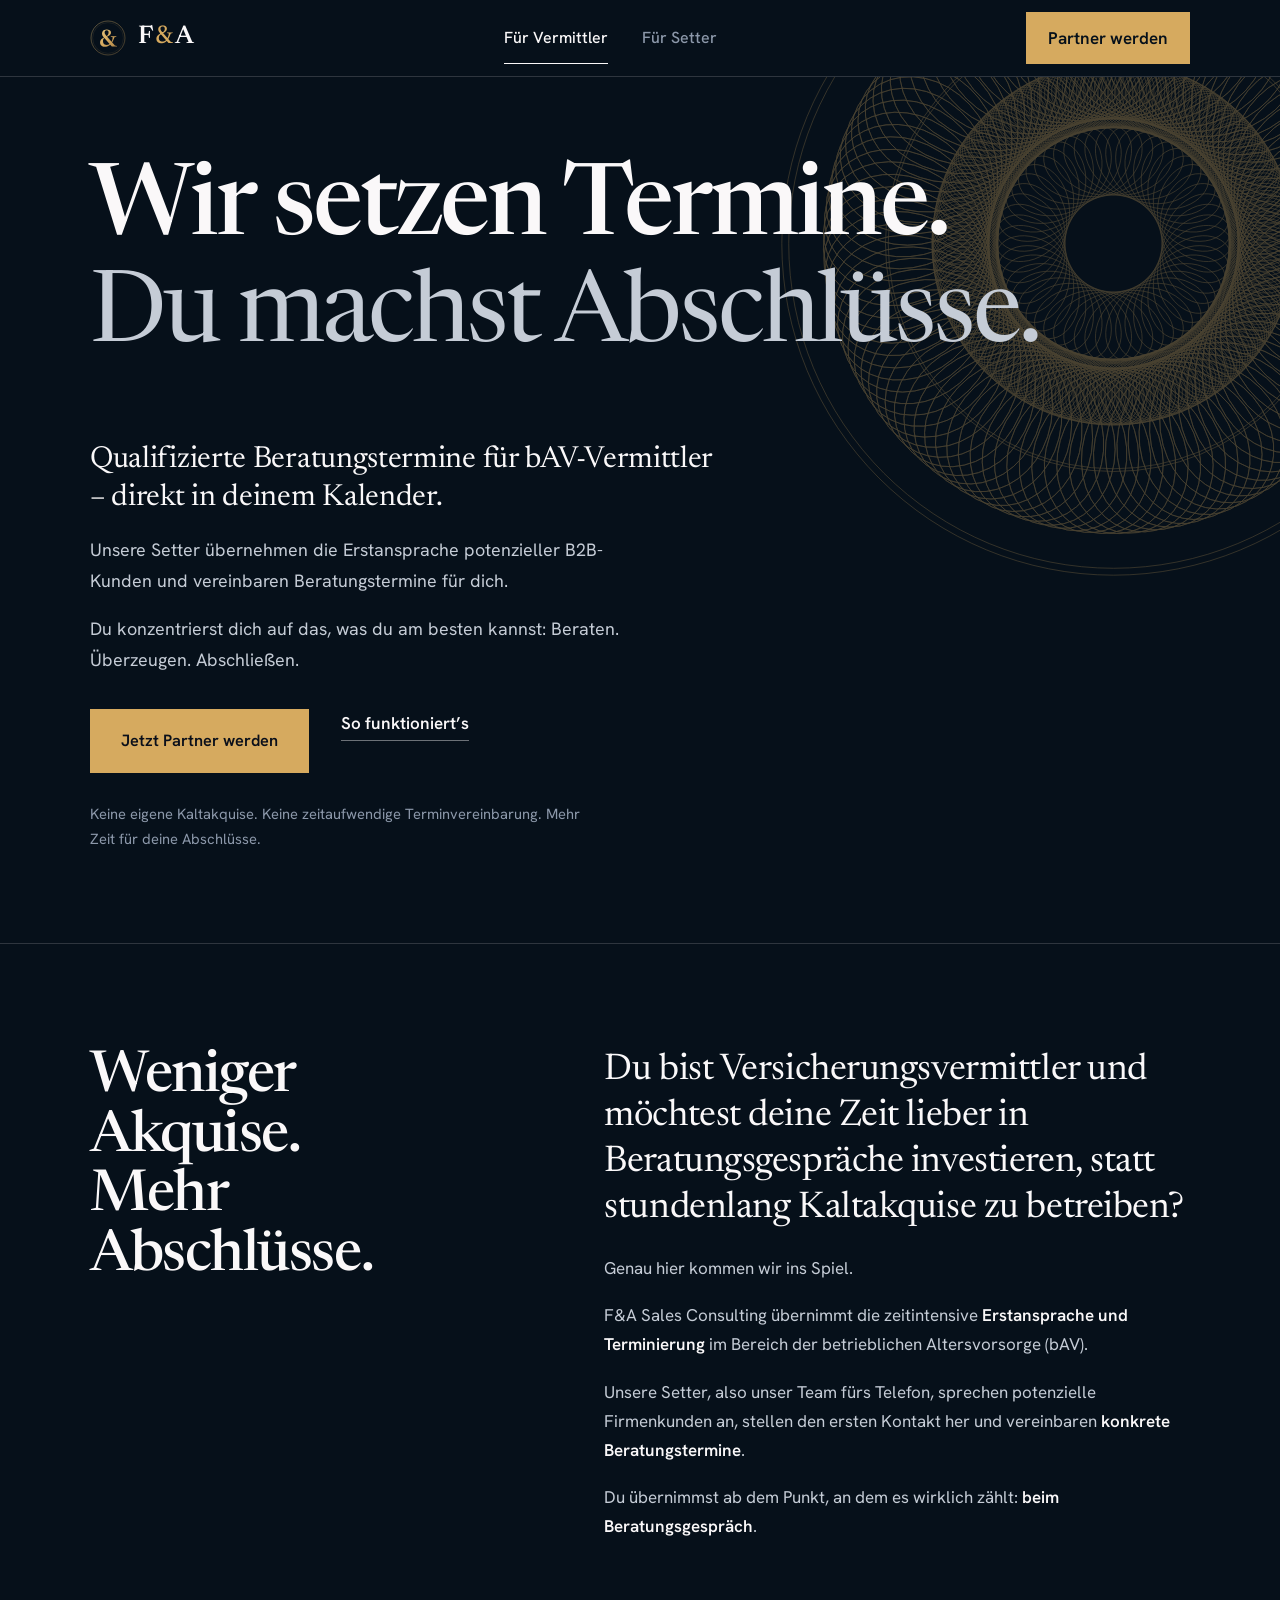
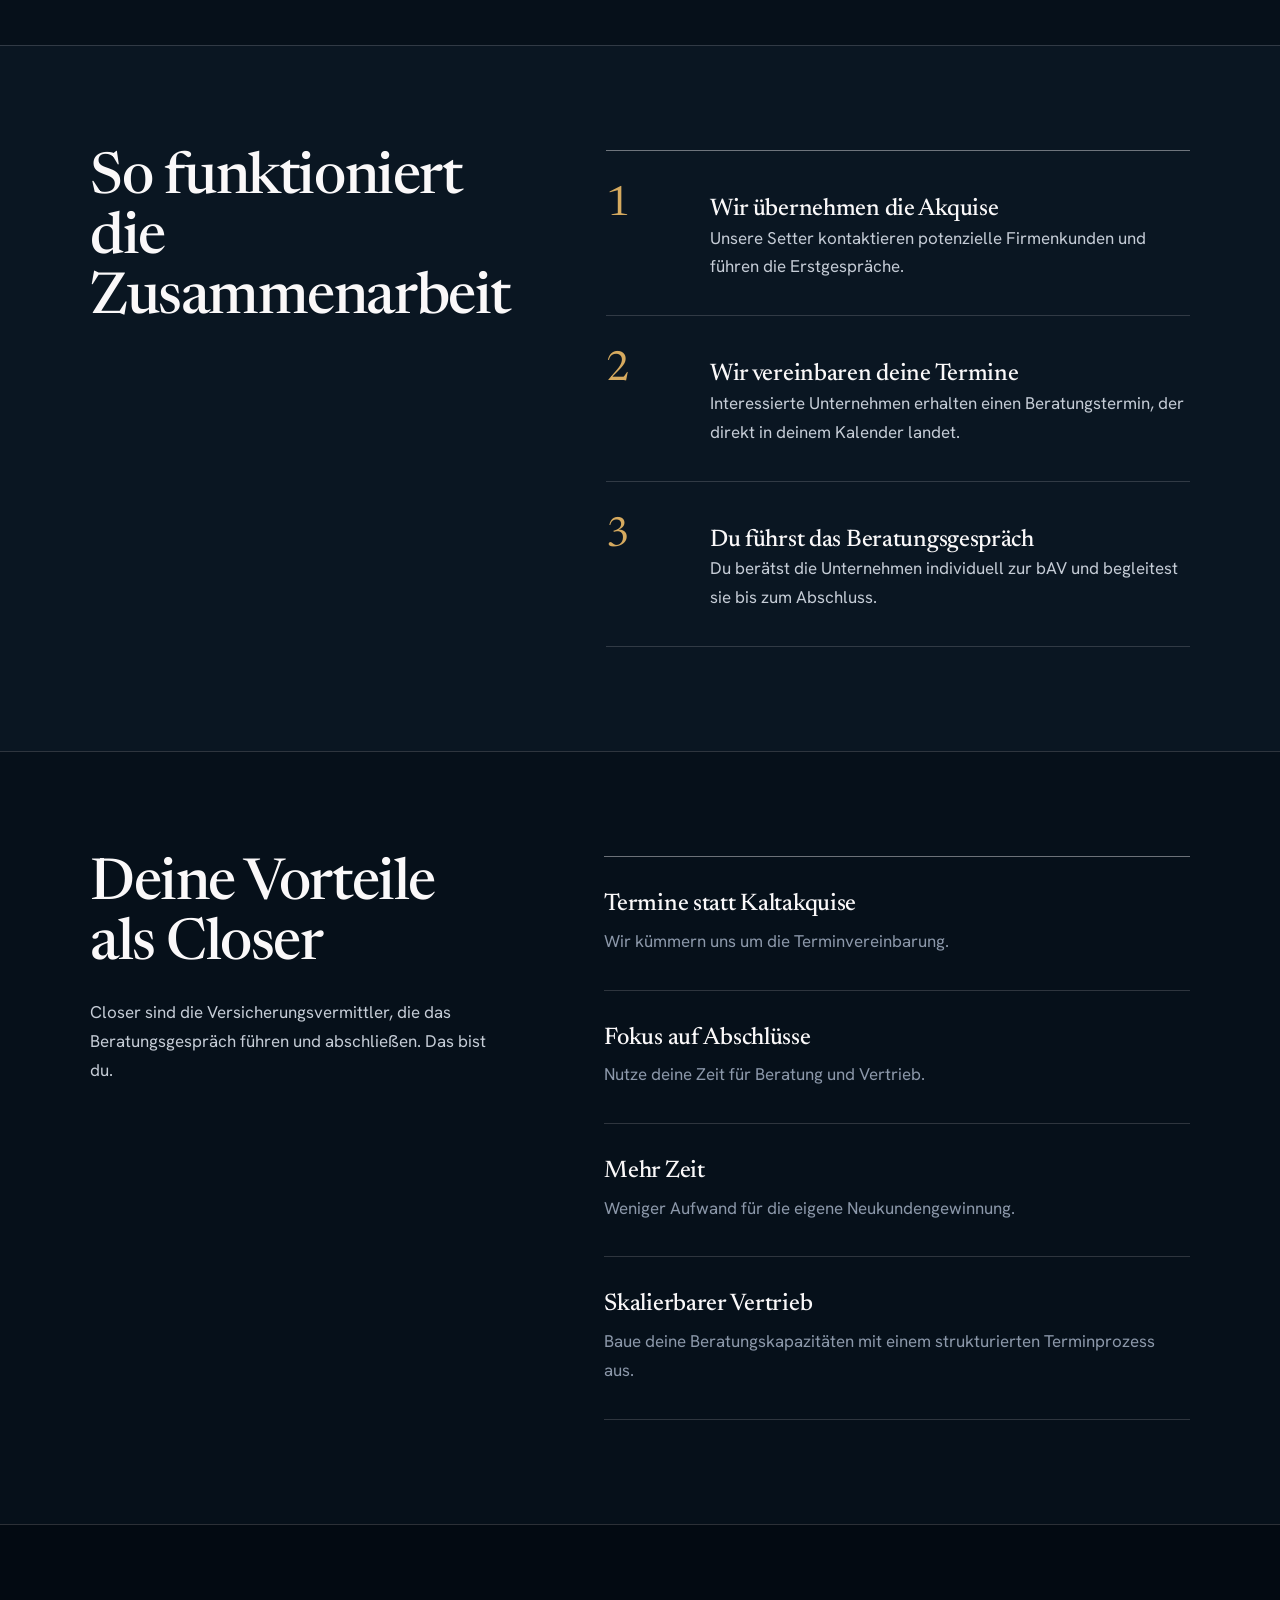
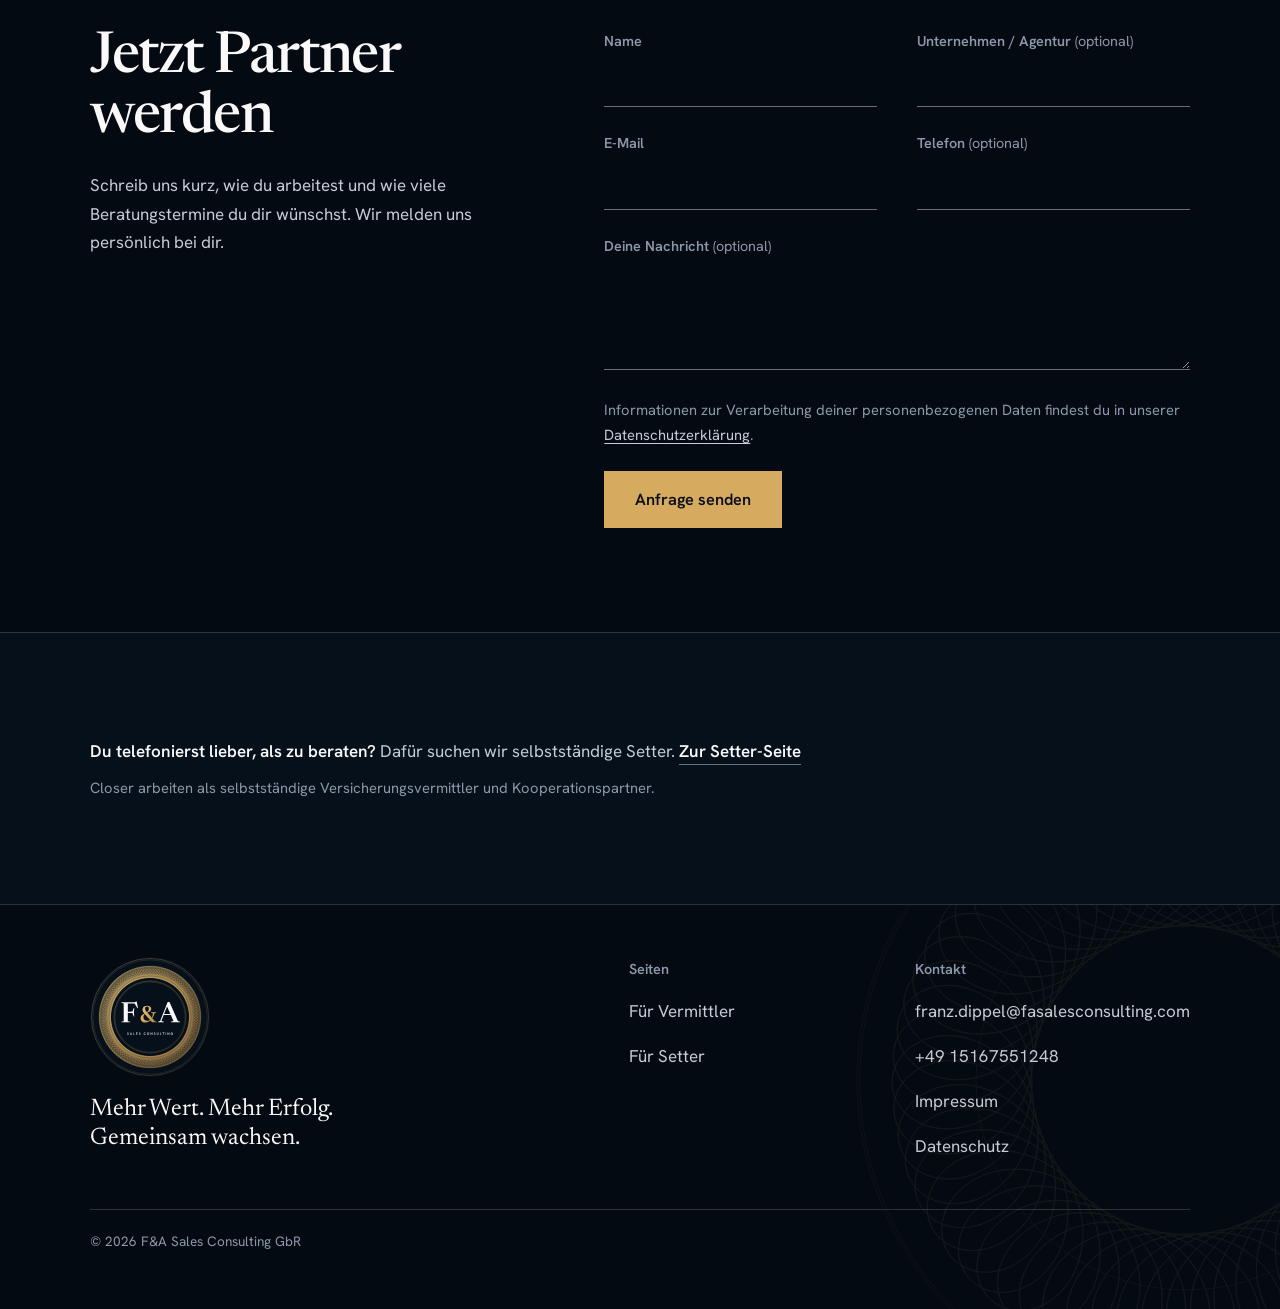
==== index.html @ aae272a3 "Fill Impressum and Datenschutz with company data (GbR Lohne), accurate hosting/forms sections, repla" ====
<!doctype html>
<html lang="de">
<head>
<meta charset="utf-8">
<meta name="viewport" content="width=device-width,initial-scale=1,viewport-fit=cover">
<meta name="theme-color" content="#06101a">
<meta name="color-scheme" content="dark">
<title>F&A Sales Consulting: Qualifizierte Beratungstermine für bAV-Vermittler</title>
<meta name="description" content="Wir setzen Termine, du machst Abschlüsse: F&A Sales Consulting vereinbart qualifizierte Beratungstermine mit Firmenkunden für bAV-Vermittler.">
<meta property="og:type" content="website">
<meta property="og:locale" content="de_DE">
<meta property="og:site_name" content="F&amp;A Sales Consulting">
<meta property="og:title" content="F&A Sales Consulting: Qualifizierte Beratungstermine für bAV-Vermittler">
<meta property="og:description" content="Wir setzen Termine, du machst Abschlüsse: F&A Sales Consulting vereinbart qualifizierte Beratungstermine mit Firmenkunden für bAV-Vermittler.">
<meta property="og:image" content="https://fasalesconsulting.com/assets/og.png">
<meta property="og:image:width" content="1200">
<meta property="og:image:height" content="630">
<meta name="twitter:card" content="summary_large_image">
<link rel="canonical" href="https://fasalesconsulting.com/">
<link rel="manifest" href="manifest.webmanifest">
<link rel="icon" href="assets/favicon.ico" sizes="any">
<link rel="icon" href="assets/icon-192.png" type="image/png" sizes="192x192">
<link rel="apple-touch-icon" href="assets/apple-touch-icon.png">
<link rel="preload" href="assets/fonts/newsreader.woff2" as="font" type="font/woff2" crossorigin>
<link rel="preload" href="assets/fonts/hanken-grotesk.woff2" as="font" type="font/woff2" crossorigin>
<link rel="stylesheet" href="css/fonts.css">
<link rel="stylesheet" href="css/style.css">
<script>document.documentElement.classList.add('js')</script>
<script type="application/ld+json">{"@context": "https://schema.org", "@graph": [{"@type": "Organization", "@id": "https://fasalesconsulting.com/#org", "name": "F&A Sales Consulting", "url": "https://fasalesconsulting.com/", "logo": "https://fasalesconsulting.com/assets/logo-512.png", "slogan": "Mehr Wert. Mehr Erfolg. Gemeinsam wachsen.", "legalName": "F&A Sales Consulting GbR", "description": "Terminsetting für bAV-Vermittler.", "email": "franz.dippel@fasalesconsulting.com", "telephone": "+49 15167551248", "address": {"@type": "PostalAddress", "streetAddress": "Platanenstraße 17", "postalCode": "49393", "addressLocality": "Lohne", "addressCountry": "DE"}}, {"@type": "WebSite", "@id": "https://fasalesconsulting.com/#site", "url": "https://fasalesconsulting.com/", "name": "F&A Sales Consulting", "inLanguage": "de-DE", "publisher": {"@id": "https://fasalesconsulting.com/#org"}}]}</script>
</head>
<body>
<a class="skip" href="#main">Zum Inhalt springen</a>
<header class="site"><div class="wrap">
  <a class="brand" href="index.html" aria-label="F&amp;A Sales Consulting, Startseite"><img src="assets/logo-mark.svg" alt="" width="36" height="36"><span class="wm">F<i>&amp;</i>A</span></a>
  <nav aria-label="Hauptnavigation"><a href="index.html" aria-current="page">Für Vermittler</a><a href="karriere.html">Für Setter</a></nav>
  <a class="cta-h" href="index.html#partner">Partner werden</a>
  <button class="menu-btn" id="menuBtn" type="button" aria-expanded="false" aria-controls="menu"><span>Menü</span><span class="bars" aria-hidden="true"><i></i><i></i></span></button>
</div></header>
<div class="menu" id="menu" role="dialog" aria-modal="true" aria-label="Menü">
  <div class="top"><a class="brand" href="index.html"><img src="assets/logo-mark.svg" alt="" width="36" height="36"><span class="wm">F<i>&amp;</i>A</span></a><button class="menu-btn" id="menuClose" type="button"><span>Schließen</span><span class="bars" aria-hidden="true"><i style="transform:translateY(3.7px) rotate(45deg)"></i><i style="transform:translateY(-3.7px) rotate(-45deg)"></i></span></button></div>
  <nav aria-label="Menü"><a href="index.html" aria-current="page">Für Vermittler</a><a href="karriere.html">Für Setter</a></nav>
  <div class="foot"><a class="btn" href="index.html#partner">Partner werden</a><a class="mail" href="mailto:franz.dippel@fasalesconsulting.com" data-mail data-mail-text>E-Mail schreiben</a><a class="mail" href="impressum.html">Impressum</a></div>
</div>
<main id="main">
<section class="hero" data-label="Überblick"><div class="art hero-art" aria-hidden="true"></div><div class="wrap">
  <h1 class="lines"><span class="ln" style="--i:0"><span>Wir setzen Termine.</span></span> <span class="ln" style="--i:1"><span><span class="soft">Du machst Abschlüsse.</span></span></span></h1>
  <div class="hero-grid one">
    <div>
      <p class="sub-l lead-strong">Qualifizierte Beratungstermine für bAV-Vermittler – direkt in deinem Kalender.</p>
      <p class="sub-l">Unsere Setter übernehmen die Erstansprache potenzieller B2B-Kunden und vereinbaren Beratungstermine für dich.</p>
      <p class="sub-l">Du konzentrierst dich auf das, was du am besten kannst: Beraten. Überzeugen. Abschließen.</p>
      <div class="actions"><a class="btn" href="#partner">Jetzt Partner werden</a><a class="tl" href="#ablauf">So funktioniert’s</a></div>
      <p class="small hero-note">Keine eigene Kaltakquise. Keine zeitaufwendige Terminvereinbarung. Mehr Zeit für deine Abschlüsse.</p>
    </div>
  </div>
</div></section>
<section class="s " data-label="Entlastung"><div class="wrap">
<div class="split"><div class="head"><h2>Weniger Akquise.<br>Mehr Abschlüsse.</h2></div>
<div class="prose" data-collapse="3">
<p class="lede">Du bist Versicherungsvermittler und möchtest deine Zeit lieber in Beratungsgespräche investieren, statt stundenlang Kaltakquise zu betreiben?</p>
<p>Genau hier kommen wir ins Spiel.</p>
<p>F&amp;A Sales Consulting übernimmt die zeitintensive <strong>Erstansprache und Terminierung</strong> im Bereich der betrieblichen Altersvorsorge (bAV).</p>
<p>Unsere Setter, also unser Team fürs Telefon, sprechen potenzielle Firmenkunden an, stellen den ersten Kontakt her und vereinbaren <strong>konkrete Beratungstermine</strong>.</p>
<p>Du übernimmst ab dem Punkt, an dem es wirklich zählt: <strong>beim Beratungsgespräch</strong>.</p>
</div></div>
</div></section>
<section class="s alt" id="ablauf" data-label="Ablauf"><div class="wrap">
<div class="split"><div class="head"><h2>So funktioniert die Zusammenarbeit</h2></div>
<ol class="steps swipe"><li><div><h3>Wir übernehmen die Akquise</h3><p>Unsere Setter kontaktieren potenzielle Firmenkunden und führen die Erstgespräche.</p></div></li><li><div><h3>Wir vereinbaren deine Termine</h3><p>Interessierte Unternehmen erhalten einen Beratungstermin, der direkt in deinem Kalender landet.</p></div></li><li><div><h3>Du führst das Beratungsgespräch</h3><p>Du berätst die Unternehmen individuell zur bAV und begleitest sie bis zum Abschluss.</p></div></li></ol></div>
</div></section>
<section class="s " data-label="Vorteile"><div class="wrap">
<div class="split"><div class="head"><h2>Deine Vorteile als Closer</h2><p class="s-intro">Closer sind die Versicherungsvermittler, die das Beratungsgespräch führen und abschließen. Das bist du.</p></div>
<ul class="rows swipe"><li><h3>Termine statt Kaltakquise</h3><span class="d">Wir kümmern uns um die Terminvereinbarung.</span></li><li><h3>Fokus auf Abschlüsse</h3><span class="d">Nutze deine Zeit für Beratung und Vertrieb.</span></li><li><h3>Mehr Zeit</h3><span class="d">Weniger Aufwand für die eigene Neukundengewinnung.</span></li><li><h3>Skalierbarer Vertrieb</h3><span class="d">Baue deine Beratungskapazitäten mit einem strukturierten Terminprozess aus.</span></li></ul></div>
</div></section>
<section class="s dark" id="partner" data-label="Partner werden"><div class="wrap">
<div class="split"><div class="head"><h2>Jetzt Partner werden</h2><p class="s-intro">Schreib uns kurz, wie du arbeitest und wie viele Beratungstermine du dir wünschst. Wir melden uns persönlich bei dir.</p></div>
<form class="form" id="anfrageform" data-mail-form data-subject="Partneranfrage bAV-Vermittler" novalidate>
  <div class="row"><div class="field"><label class="cap" for="a-name">Name</label><input id="a-name" name="a-name" type="text" autocomplete="name" required><div class="err">Bitte gib deinen Namen an.</div></div><div class="field"><label class="cap" for="a-firma">Unternehmen / Agentur <span class="opt">(optional)</span></label><input id="a-firma" name="a-firma" type="text" autocomplete="organization"></div></div>
  <div class="row"><div class="field"><label class="cap" for="a-email">E-Mail</label><input id="a-email" name="a-email" type="email" autocomplete="email" required><div class="err">Bitte gib eine gültige E-Mail-Adresse an.</div></div><div class="field"><label class="cap" for="a-tel">Telefon <span class="opt">(optional)</span></label><input id="a-tel" name="a-tel" type="tel" autocomplete="tel"></div></div>
  <div class="field"><label class="cap" for="a-msg">Deine Nachricht <span class="opt">(optional)</span></label><textarea id="a-msg" name="a-msg"></textarea></div>
  <p class="small privacy-note">Informationen zur Verarbeitung deiner personenbezogenen Daten findest du in unserer <a href="datenschutz.html">Datenschutzerklärung</a>.</p>
  <div><button class="btn" type="submit">Anfrage senden</button></div>
  <div class="form-status" role="status" tabindex="-1"><span data-status-text></span></div>
</form></div>
</div></section>
<section class="s setter-link" data-label="Für Setter"><div class="wrap"><p><strong>Du telefonierst lieber, als zu beraten?</strong> Dafür suchen wir selbstständige Setter. <a class="tl" href="karriere.html">Zur Setter-Seite</a></p><p class="small">Closer arbeiten als selbstständige Versicherungsvermittler und Kooperationspartner.</p></div></section>
</main>
<footer class="site"><div class="art ft" aria-hidden="true"></div><div class="wrap">
  <div class="cols2">
    <div><img class="seal" src="assets/logo.svg" alt="F&amp;A Sales Consulting" width="120" height="120" loading="lazy"><p class="tag">Mehr Wert. Mehr Erfolg. Gemeinsam wachsen.</p></div>
    <div><span class="cap">Seiten</span><a href="index.html">Für Vermittler</a><a href="karriere.html">Für Setter</a></div>
    <div><span class="cap">Kontakt</span><a href="mailto:franz.dippel@fasalesconsulting.com" data-mail data-mail-text>E-Mail schreiben</a><a href="tel:" data-tel data-tel-text hidden></a><a href="impressum.html">Impressum</a><a href="datenschutz.html">Datenschutz</a></div>
  </div>
  <p class="fine">© 2026 F&amp;A Sales Consulting GbR</p>
</div></footer>
<div class="sticky-cta" id="sticky"><a class="btn" href="#partner">Jetzt Partner werden</a></div>
<script src="js/config.js"></script>
<script src="js/site.js"></script>
<script src="js/form.js"></script>
</body></html>
---- css/fonts.css ----
/* Lokal gehostet (DSGVO-konform, kein Abruf bei Google). Newsreader & Hanken Grotesk — SIL OFL. */
@font-face{font-family:'Hanken Grotesk';font-style:normal;font-weight:400 800;font-display:swap;src:url(../assets/fonts/hanken-grotesk.woff2) format('woff2');unicode-range:U+0000-00FF, U+0131, U+0152-0153, U+02BB-02BC, U+02C6, U+02DA, U+02DC, U+0304, U+0308, U+0329, U+2000-206F, U+20AC, U+2122, U+2191, U+2193, U+2212, U+2215, U+FEFF, U+FFFD}
@font-face{font-family:'Newsreader';font-style:normal;font-weight:400 600;font-display:swap;src:url(../assets/fonts/newsreader.woff2) format('woff2');unicode-range:U+0000-00FF, U+0131, U+0152-0153, U+02BB-02BC, U+02C6, U+02DA, U+02DC, U+0304, U+0308, U+0329, U+2000-206F, U+20AC, U+2122, U+2191, U+2193, U+2212, U+2215, U+FEFF, U+FFFD}
---- css/style.css ----
/* F&A Sales Consulting — Nachtblau-Schwarz, Elfenbein, Gold nur für Marke und Hauptaktion.
   Newsreader (Überschriften) + Hanken Grotesk (Text). Mobile first. */
:root{
  color-scheme:dark;
  --bg:#06101a;
  --bg-2:#0a1622;
  --bg-3:#030a12;
  --surface:#0d1928;
  --fg:#faf8f9;
  --body:#c5ccd6;
  --muted:#8c98aa;
  --gold:#d6aa5f;
  --gold-hi:#e8c67f;
  --gold-lo:#ac8449;
  --line:rgba(250,248,249,.16);
  --line-2:rgba(250,248,249,.42);
  --display:"Newsreader","Iowan Old Style",Georgia,serif;
  --sans:"Hanken Grotesk","Helvetica Neue",Arial,sans-serif;
  --ease:cubic-bezier(.2,.7,.2,1);
}
*{box-sizing:border-box;margin:0;padding:0}
html{scroll-behavior:smooth;-webkit-text-size-adjust:100%;text-size-adjust:100%;scroll-padding-top:84px;background:var(--bg)}
body{background:var(--bg);color:var(--body);font-family:var(--sans);font-size:1.0625rem;line-height:1.7;-webkit-font-smoothing:antialiased;text-rendering:optimizeLegibility;font-optical-sizing:auto}
a{color:inherit;-webkit-tap-highlight-color:transparent}
img{max-width:100%}
::selection{background:var(--gold);color:var(--bg)}
:focus-visible{outline:2px solid var(--gold-hi);outline-offset:4px}
strong{font-weight:600;color:var(--fg)}
.skip{position:absolute;left:-999px;top:8px;background:var(--gold);color:var(--bg);padding:12px 18px;z-index:100}
.skip:focus{left:8px}
.wrap{max-width:1180px;margin:0 auto;padding:0 22px}

/* ---------- Typografie ---------- */
h1,h2,h3{font-family:var(--display);font-weight:500;color:var(--fg);text-wrap:balance;font-variant-numeric:lining-nums}
h1{font-size:clamp(2.6rem,10.4vw,6.2rem);line-height:1;letter-spacing:-.03em;font-weight:500}
h2{font-size:clamp(2rem,7.4vw,3.6rem);line-height:1.04;letter-spacing:-.025em}
h3{font-size:1.5rem;line-height:1.15;letter-spacing:-.012em}
h1 .soft{font-weight:400;color:var(--body)}
p+p{margin-top:1em}
.lede{font-family:var(--display);font-size:clamp(1.5rem,5vw,2.3rem);line-height:1.25;letter-spacing:-.012em;color:var(--fg);max-width:26em;text-wrap:pretty}
.small{font-size:.92rem;color:var(--muted)}
.cap{font-size:.9rem;font-weight:600;color:var(--muted)}

.tl{text-decoration:none;background:linear-gradient(var(--line-2),var(--line-2)) 0 100%/100% 1px no-repeat;padding-bottom:3px;transition:background-size .25s var(--ease);font-weight:600;color:var(--fg)}
.tl:hover{background-size:100% 3px;background-image:linear-gradient(var(--fg),var(--fg))}

/* ---------- Buttons ---------- */
.btn{display:inline-flex;align-items:center;justify-content:center;font-family:var(--sans);font-size:1.02rem;font-weight:600;text-decoration:none;background:var(--gold);color:#0a0f1a;padding:17px 30px;min-height:56px;border:1px solid var(--gold);border-radius:0;cursor:pointer;transition:background .2s}
.btn:hover{background:var(--gold-hi);border-color:var(--gold-hi)}
.btn:active{transform:translateY(1px)}
.btn.out{background:transparent;color:var(--fg);border-color:var(--line-2)}
.btn.out:hover{background:var(--fg);color:var(--bg);border-color:var(--fg)}
.actions{display:flex;flex-direction:column;gap:16px;margin-top:34px;align-items:stretch}
.actions .tl{align-self:flex-start}

/* ---------- Header ---------- */
header.site{background:var(--bg);border-bottom:1px solid var(--line);position:sticky;top:0;z-index:20;padding-top:env(safe-area-inset-top)}
header.site .wrap{display:flex;align-items:center;justify-content:space-between;min-height:64px;gap:20px}
.brand{display:flex;align-items:center;gap:12px;text-decoration:none;color:var(--fg)}
.brand img{width:36px;height:36px;display:block}
.brand .wm{font-family:var(--display);font-size:1.6rem;font-weight:600;letter-spacing:.02em;line-height:1}
.brand .wm i{font-style:normal;font-weight:500;color:var(--gold);padding:0 .05em}
header.site nav{display:none}
header.site .cta-h{display:none}
.menu-btn{display:inline-flex;align-items:center;gap:12px;background:none;border:0;color:var(--fg);cursor:pointer;min-height:48px;padding:0 0 0 14px;font:600 1rem var(--sans)}
.menu-btn .bars{display:grid;gap:6px;width:24px}
.menu-btn .bars i{display:block;height:1.5px;background:var(--fg)}
.menu{position:fixed;inset:0;z-index:60;background:var(--bg-3);visibility:hidden;opacity:0;transition:opacity .25s,visibility 0s .25s;overflow-y:auto;overscroll-behavior:contain;padding:env(safe-area-inset-top) 0 env(safe-area-inset-bottom)}
.menu.open{visibility:visible;opacity:1;transition:opacity .25s}
.menu .top{display:flex;align-items:center;justify-content:space-between;min-height:64px;padding:0 22px;border-bottom:1px solid var(--line)}
.menu nav{padding:28px 22px 8px}
.menu nav a{display:block;padding:16px 0;border-bottom:1px solid var(--line);text-decoration:none;color:var(--fg);font-family:var(--display);font-size:clamp(2.2rem,10vw,3rem);line-height:1.05;letter-spacing:-.02em}
.menu nav a[aria-current="page"]{color:var(--gold-hi)}
.menu .foot{padding:26px 22px 40px;display:grid;gap:14px}
.menu .foot .btn{width:100%}
.menu .foot a.mail{color:var(--body);text-decoration:none;padding:6px 0}

/* ---------- Guilloché (Marke; Maske → Farbe via color) ---------- */
.art{aspect-ratio:1;background:currentColor;-webkit-mask:var(--src) center/contain no-repeat;mask:var(--src) center/contain no-repeat;pointer-events:none}
.art.hero-art{--src:url(../assets/art/hero.svg)}
.art.band{--src:url(../assets/art/band.svg)}
.art.ft{--src:url(../assets/art/a2.svg)}

/* ---------- Hero ---------- */
.hero{position:relative;overflow:hidden;isolation:isolate;padding:36px 0 52px}
.hero>.wrap{position:relative;z-index:1}
.hero-art{position:absolute;z-index:0;color:var(--gold);opacity:.28;width:130vw;right:-62vw;top:-8vw}
.hero h1{max-width:12em}
.hero .sub-l{margin-top:24px;max-width:30em;font-size:1.12rem}
.hero-grid{display:grid;gap:40px;margin-top:6px}
.lines .ln{display:block;overflow:hidden;padding:.08em .06em .14em;margin:-.08em -.06em -.14em}
.lines .ln>span{display:block}
.js .lines .ln>span{transform:translateY(112%);transition:transform 1s var(--ease);transition-delay:calc(var(--i,0)*.1s + .05s)}
.js .lines.in .ln>span{transform:none}

/* Kennzahlen (nüchterne Datenliste) */
dl.figs{border-top:1px solid var(--line-2)}
dl.figs>div{display:flex;justify-content:space-between;align-items:baseline;gap:20px;padding:14px 0;border-bottom:1px solid var(--line)}
dl.figs dt{font-size:.95rem;color:var(--muted);max-width:13em;line-height:1.35}
dl.figs dd{font-family:var(--display);font-size:1.7rem;line-height:1;color:var(--fg);text-align:right;font-variant-numeric:lining-nums;white-space:nowrap}

/* ---------- Sektionen ---------- */
section.s{padding:64px 0;border-top:1px solid var(--line)}
section.s.alt{background:var(--bg-2)}
section.s.dark{background:var(--bg-3)}
.s-title{max-width:13em}
.s-intro{margin-top:22px;max-width:36em}
.head{margin-bottom:38px}

/* Gegenüberstellung */
.cmp{margin-top:40px;border-top:1px solid var(--line-2)}
.cmp p{margin:0}
.cmp .hd{display:none}
.cmp .r{display:grid;gap:6px;padding:20px 0;border-bottom:1px solid var(--line)}
.cmp .no{color:var(--muted)}
.cmp .no::before{content:"Heute: ";font-weight:600}
.cmp .yes{color:var(--fg)}
.cmp .yes::before{content:"Mit F&A: ";font-weight:600;color:var(--gold)}

/* Zeilen: Titel links, Text rechts (ohne Nummern) */
.rows{list-style:none;border-top:1px solid var(--line-2)}
.rows>li{display:grid;gap:8px;padding:26px 0;border-bottom:1px solid var(--line)}
.rows h3{margin:0}
.rows p,.rows .d{max-width:34em}
.rows .d{color:var(--muted);display:block;margin-top:2px}
/* Nur echte Abfolgen werden nummeriert */
ol.steps{list-style:none;counter-reset:s;border-top:1px solid var(--line-2)}
ol.steps>li{counter-increment:s;display:grid;gap:8px;padding:26px 0;border-bottom:1px solid var(--line)}
ol.steps>li::before{content:counter(s);font-family:var(--display);font-size:2.4rem;line-height:1;color:var(--gold)}
ol.steps h3{margin:0}
ol.steps p{max-width:34em}

.list{list-style:none;border-top:1px solid var(--line-2)}
.list li{padding:14px 0;border-bottom:1px solid var(--line)}
.list.no li{color:var(--muted)}
.two-col{display:grid;gap:36px}
.two-col h3{margin-bottom:18px}

/* FAQ */
details{border-top:1px solid var(--line)}
details:last-child{border-bottom:1px solid var(--line)}
summary{cursor:pointer;list-style:none;padding:22px 44px 22px 0;font-family:var(--display);font-size:1.4rem;font-weight:500;line-height:1.2;color:var(--fg);position:relative;min-height:56px}
summary::-webkit-details-marker{display:none}
summary::after{content:"+";position:absolute;right:4px;top:50%;transform:translateY(-50%);font-family:var(--sans);font-weight:300;font-size:1.8rem;color:var(--fg);transition:transform .25s var(--ease)}
details[open] summary::after{transform:translateY(-50%) rotate(45deg)}
details>div{padding:0 0 26px;max-width:36em}

/* ---------- Rechner ---------- */
.calc{display:grid;border:1px solid var(--line-2);background:var(--surface)}
.calc .in{padding:28px 22px}
.calc .res{padding:28px 22px;background:var(--bg-3);border-top:1px solid var(--line-2)}
.calc label{display:block;margin-bottom:6px}
.stepper{display:flex;align-items:stretch;border-bottom:1px solid var(--line-2)}
.stepper button{background:none;border:0;width:56px;min-height:64px;font:300 2rem var(--sans);color:var(--fg);cursor:pointer}
.stepper button:hover{color:var(--gold-hi)}
.stepper input{flex:1;min-width:0;width:100%;border:0;background:transparent;font:500 3.6rem/1 var(--display);color:var(--fg);text-align:center;padding:8px 0;-moz-appearance:textfield;font-variant-numeric:lining-nums}
.stepper input::-webkit-outer-spin-button,.stepper input::-webkit-inner-spin-button{-webkit-appearance:none}
.stepper input:focus-visible{outline:none}
.stepper:focus-within{border-bottom:2px solid var(--fg)}
.quick{display:flex;gap:4px;flex-wrap:wrap;margin-top:16px;align-items:center}
.quick .cap{margin-right:8px}
.quick button{background:none;border:0;border-bottom:1px solid transparent;min-width:44px;min-height:44px;font:600 1.05rem var(--sans);color:var(--body);cursor:pointer}
.quick button:hover{color:var(--fg)}
.quick button[aria-pressed="true"]{border-bottom-color:var(--fg);color:var(--fg)}
input[type=range]{width:100%;margin-top:10px;height:44px;accent-color:var(--gold)}
.range-note{display:flex;justify-content:space-between;font-size:.85rem;color:var(--muted)}
.assume{font-size:.9rem;color:var(--muted);margin-top:20px;line-height:1.6}
.res .big{font-family:var(--display);font-size:clamp(2.9rem,12.5vw,5rem);line-height:1;color:var(--fg);margin:6px 0 22px;letter-spacing:-.025em;font-variant-numeric:lining-nums;overflow-wrap:anywhere}
.res dl{border-top:1px solid var(--line)}
.res dl>div{display:flex;justify-content:space-between;gap:16px;padding:13px 0;border-bottom:1px solid var(--line)}
.res dt{color:var(--muted)}
.res dd{color:var(--fg);font-weight:600;font-variant-numeric:tabular-nums}
.res .hint{margin-top:18px;color:var(--fg)}
.res .note{margin-top:16px;font-size:.82rem;line-height:1.6;color:var(--muted)}

/* ---------- Formular ---------- */
.form{display:grid;gap:24px}
.form .row{display:grid;gap:24px}
.field label{display:block;margin-bottom:2px}
.field input,.field select,.field textarea{width:100%;font:400 1.1rem/1.4 var(--sans);padding:12px 0;min-height:52px;background:transparent;color:var(--fg);border:0;border-bottom:1px solid var(--line-2);border-radius:0}
.field select{appearance:none;-webkit-appearance:none;background:url("data:image/svg+xml,%3Csvg xmlns='http://www.w3.org/2000/svg' width='14' height='8'%3E%3Cpath d='M1 1l6 6 6-6' fill='none' stroke='%23faf8f9' stroke-width='1.5'/%3E%3C/svg%3E") right 4px center no-repeat}
.field select option{background:var(--surface);color:var(--fg)}
.field textarea{min-height:110px;resize:vertical}
.field input:focus-visible,.field select:focus-visible,.field textarea:focus-visible{outline:none;border-bottom-color:var(--fg);box-shadow:0 1px 0 var(--fg)}
.field input:-webkit-autofill{-webkit-text-fill-color:var(--fg);box-shadow:0 0 0 1000px var(--bg-3) inset;caret-color:var(--fg)}
.field .err{display:none;color:#f0a090;font-size:.92rem;margin-top:6px}
.field.bad input,.field.bad select{border-bottom-color:#f0a090}
.field.bad .err{display:block}
label.check{display:flex;gap:14px;align-items:flex-start;font-size:.95rem;font-weight:400;color:var(--muted);margin:0;cursor:pointer}
label.check input{width:24px;height:24px;margin-top:2px;accent-color:var(--gold);flex:none}
label.check a{text-decoration:underline;color:var(--body)}
.form-status{display:none;padding:18px 20px;border:1px solid var(--line-2);color:var(--fg)}
.form-status.show{display:block}
.opt{font-weight:400}

/* Leitsatz */
.statement{position:relative;overflow:hidden;isolation:isolate;padding:96px 0;border-top:1px solid var(--line)}
.statement .art{position:absolute;z-index:-1;color:var(--gold);opacity:.22;width:min(130vw,820px);right:-22vw;top:50%;transform:translateY(-50%)}
.stmt{font-family:var(--display);font-weight:500;font-size:clamp(2.8rem,12vw,8.4rem);line-height:.98;letter-spacing:-.03em;color:var(--fg)}

/* Schluss / Footer */
.endcta{padding:68px 0}
.endcta h2{max-width:12em}
.endcta p{margin-top:20px;max-width:30em;font-size:1.1rem}
footer.site{position:relative;overflow:hidden;isolation:isolate;background:var(--bg-3);color:var(--muted);padding:52px 0 100px;border-top:1px solid var(--line)}
footer.site .cols2{display:grid;gap:34px;margin-bottom:40px}
footer.site .seal{width:120px;height:120px;display:block}
footer.site .tag{font-family:var(--display);font-size:1.5rem;line-height:1.2;color:var(--fg);margin-top:18px;max-width:12em}
footer.site .cap{display:block;margin-bottom:8px}
footer.site a{display:block;text-decoration:none;padding:8px 0;color:var(--body)}
footer.site a:hover{color:var(--fg);text-decoration:underline}
footer.site .fine{font-size:.85rem;border-top:1px solid var(--line);padding-top:20px}
footer.site .art.ft{position:absolute;z-index:-1;color:var(--gold);opacity:.08;width:min(110vw,700px);right:-20vw;bottom:-30%}

.sticky-cta{position:fixed;left:0;right:0;bottom:0;z-index:30;background:var(--bg-3);border-top:1px solid var(--line-2);padding:10px 22px calc(10px + env(safe-area-inset-bottom));transform:translateY(110%);transition:transform .3s var(--ease)}
.sticky-cta.show{transform:none}
.sticky-cta .btn{width:100%}

.legal h1{font-size:2.6rem;margin-bottom:10px}
.legal h2{font-size:1.6rem;margin:30px 0 8px;letter-spacing:0}
.legal p{max-width:700px}
.todo{background:#14110a;border:1px solid #5d5120;color:#d8c98f;padding:14px 18px;margin-bottom:28px;font-size:.95rem}

@view-transition{navigation:auto}
::view-transition-old(root),::view-transition-new(root){animation-duration:.25s}
@media (prefers-reduced-motion:reduce){
  html{scroll-behavior:auto}
  *,*::before,*::after{transition:none!important;animation:none!important}
  .js .lines .ln>span{transform:none}
}

/* ---------- Ab Tablet ---------- */
@media (min-width:760px){
  .wrap{padding:0 40px}
  header.site .wrap{min-height:76px}
  header.site nav{display:flex;gap:34px}
  header.site nav a{font-size:1rem;font-weight:500;text-decoration:none;color:var(--muted);padding:12px 0;border-bottom:1.5px solid transparent}
  header.site nav a:hover{color:var(--fg)}
  header.site nav a[aria-current="page"]{color:var(--fg);border-bottom-color:var(--fg)}
  header.site .cta-h{display:inline-flex;font-weight:600;color:var(--bg);background:var(--gold);padding:12px 22px;text-decoration:none}
  header.site .cta-h:hover{background:var(--gold-hi)}
  .menu-btn,.menu,.sticky-cta{display:none}
  .actions{flex-direction:row;align-items:center;gap:32px;flex-wrap:wrap}
  .hero{padding:84px 0 92px}
  .hero-art{width:min(54vw,780px);right:-14vw;top:-14vw;opacity:.32}
  .hero-grid{grid-template-columns:5fr 6fr;gap:84px;margin-top:52px;align-items:start}
  section.s{padding:104px 0}
  .head{margin-bottom:52px}
  .cmp .hd{display:grid;grid-template-columns:1fr 1fr;gap:56px;padding:12px 0;border-bottom:1px solid var(--line-2)}
  .cmp .r{grid-template-columns:1fr 1fr;gap:56px;padding:24px 0}
  .cmp .no::before,.cmp .yes::before{display:none}
  .rows>li{grid-template-columns:1fr 1.3fr;gap:48px;align-items:baseline;padding:34px 0}
  ol.steps>li{grid-template-columns:72px 1fr;gap:32px;align-items:baseline;padding:34px 0}
  ol.steps>li::before{font-size:2.6rem}
  .two-col{grid-template-columns:1fr 1fr;gap:72px}
  .calc{grid-template-columns:1fr 1fr}
  .calc .in,.calc .res{padding:48px}
  .calc .res{border-top:0;border-left:1px solid var(--line-2)}
  .form .row{grid-template-columns:1fr 1fr;gap:40px}
  .statement{padding:150px 0}
  .endcta{padding:110px 0}
  footer.site{padding-bottom:56px}
  footer.site .cols2{grid-template-columns:2fr 1fr 1fr}
}
@media (min-width:1000px){
  .split{display:grid;grid-template-columns:5fr 7fr;gap:96px;align-items:start}
  .split .rows>li{grid-template-columns:1fr;gap:6px}
}
@media (max-width:759px){
  .hero .btn{width:100%}
}

/* Inhalte aus dem Textdokument */
.hero-grid.one{grid-template-columns:1fr}
.hero-grid.one>div{max-width:40rem}
.sub-l+.sub-l{margin-top:1em}
.lead-strong{font-family:var(--display);font-size:clamp(1.35rem,4.4vw,1.9rem);line-height:1.25;color:var(--fg);letter-spacing:-.01em}
.hero-note{margin-top:28px;max-width:34em}
.prose p+p{margin-top:1.1em}
.prose .lede{margin-bottom:.6em}
.prose .actions{margin-top:30px}
.note-box{margin-top:34px;padding-top:18px;border-top:1px solid var(--line);max-width:44em}
.note-box.wide{margin-top:44px}
.dealout{font-family:var(--display);font-size:2.8rem;line-height:1;color:var(--fg);margin:2px 0 6px;letter-spacing:-.02em;font-variant-numeric:lining-nums}
.hero .lead-strong{font-size:clamp(1.4rem,4.4vw,1.9rem);margin-top:30px}
.hero h1+.hero-grid .lead-strong:first-child{margin-top:22px}
.quick button{padding:0 8px}
.setter-link{padding:44px 0}
.setter-link p{max-width:44em}
.setter-link p+p{margin-top:.6em}
.back-link{margin-bottom:22px}
@media (min-width:760px){.setter-link{padding:56px 0}.back-link{margin-bottom:30px}}
/* Rechtstexte */
.legal-in{max-width:46rem}
.legal h1{font-size:clamp(2.2rem,8vw,3.2rem);margin-bottom:6px}
.legal h2{font-family:var(--display);font-size:1.45rem;line-height:1.2;margin:38px 0 10px;letter-spacing:-.01em;scroll-margin-top:90px}
.legal p{max-width:none;margin-top:.9em}
.legal ul{margin:.9em 0 0 1.2em}
.legal li{margin-top:.5em}
.legal a{text-decoration:underline;text-underline-offset:3px}
.legal code{font-size:.85em;background:rgba(255,255,255,.08);padding:1px 5px}
.legal .toc{margin:22px 0 6px;padding:18px 20px;border:1px solid var(--line-2);background:var(--surface)}
.legal .toc ol{margin:10px 0 0 1.3em}
.legal .toc a{text-decoration:none;border-bottom:1px solid var(--line-2)}
.ph{background:rgba(214,170,95,.16);color:var(--gold-hi);padding:0 .25em}

/* Nacheinander einblenden (von site.js vergeben) */
.js .rv{opacity:0;transform:translateY(14px);transition:opacity .7s var(--ease),transform .7s var(--ease);transition-delay:var(--d,0s)}
.js .rv.in{opacity:1;transform:none}
@media (prefers-reduced-motion:reduce){.js .rv{opacity:1;transform:none}}

/* =====================================================================
   Handy-Lesefluss: Karten, Abschnittsleiste, Mehr lesen, Lesefokus
   ===================================================================== */
.readmore{display:none}
.swipe-meta{display:none}
.sectionbar{display:none}
@media (max-width:759px){
  html{scroll-padding-top:116px}
  /* Wischbare Karten */
  .swipe{display:flex;gap:12px;overflow-x:auto;scroll-snap-type:x mandatory;scroll-padding-left:22px;overscroll-behavior-x:contain;-webkit-overflow-scrolling:touch;margin:0 -22px;padding:0 22px 4px;border-top:0;scrollbar-width:none}
  .swipe::-webkit-scrollbar{display:none}
  .swipe:focus-visible{outline-offset:-2px}
  .swipe>li{flex:0 0 82%;scroll-snap-align:start;border:1px solid var(--line-2);background:var(--surface);padding:22px 20px 24px;min-height:178px;align-content:start}
  .swipe>li:last-child{margin-right:22px}
  ol.swipe>li::before{font-size:2.2rem}
  .swipe-meta{display:flex;align-items:center;justify-content:space-between;margin-top:14px;color:var(--muted);font-size:.9rem}
  .swipe-dots{display:flex;gap:7px}
  .swipe-dots i{width:7px;height:7px;border-radius:50%;background:var(--line-2);transition:background .2s,transform .2s}
  .swipe-dots i.on{background:var(--gold);transform:scale(1.25)}
  /* Mehr lesen */
  .more[hidden]{display:none}
  .readmore{display:inline-flex;align-items:center;min-height:48px;margin-top:6px;padding:0;background:none;border:0;border-bottom:1px solid var(--line-2);color:var(--fg);font:600 1rem var(--sans);cursor:pointer;align-self:flex-start}
  .readmore[hidden]{display:none}
  .prose .readmore{margin-top:12px}
  /* Abschnittsleiste */
  .sectionbar{display:flex;align-items:center;gap:12px;position:fixed;left:0;right:0;top:var(--hh,64px);z-index:19;height:34px;padding:0 22px;background:rgba(6,16,26,.96);border-bottom:1px solid var(--line);font-size:.82rem;color:var(--muted);transform:translateY(-100%);opacity:0;pointer-events:none;transition:transform .3s var(--ease),opacity .3s}
  .sectionbar.show{transform:none;opacity:1}
  .sb-label{color:var(--fg);font-weight:600}
  .sb-count{margin-left:auto;font-variant-numeric:tabular-nums}
  .sb-line{position:absolute;left:0;right:0;bottom:-1px;height:2px;background:transparent}
  .sb-line b{display:block;height:100%;background:var(--gold);transform:scaleX(0);transform-origin:0 50%;transition:transform .4s var(--ease)}
  /* Lesefokus: Mitte voll, Rest leicht gedimmt */
  .fr .rv.in{transition:opacity .45s var(--ease)}
  .fr .rv.in:not(.fc):not(.nf){opacity:.62}
  .fr .rv.in.fc{opacity:1}
}
@media (prefers-reduced-motion:reduce){.fr .rv.in:not(.fc):not(.nf){opacity:1}.sectionbar{transition:none}}

.more>p{margin-top:1.1em}
.privacy-note{margin-top:-6px}
.privacy-note a{text-decoration:underline;text-underline-offset:3px;color:var(--body)}
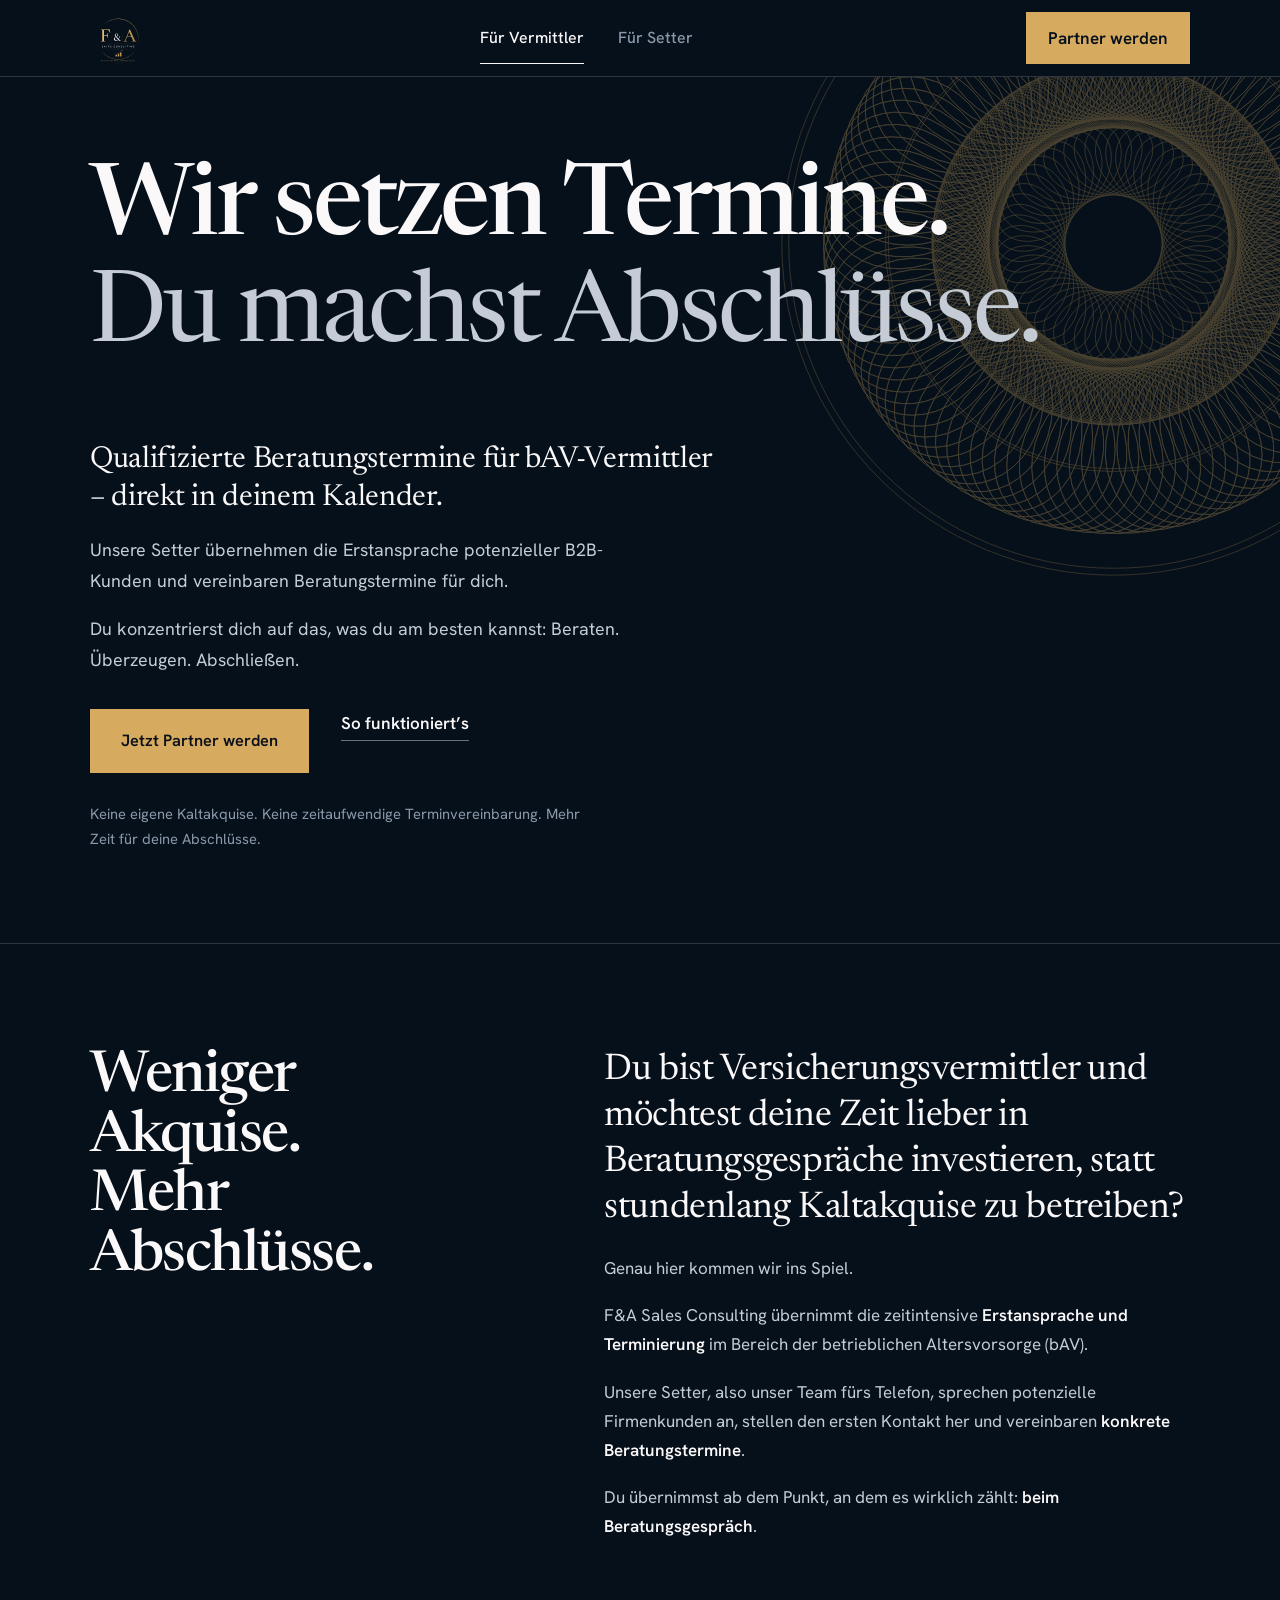
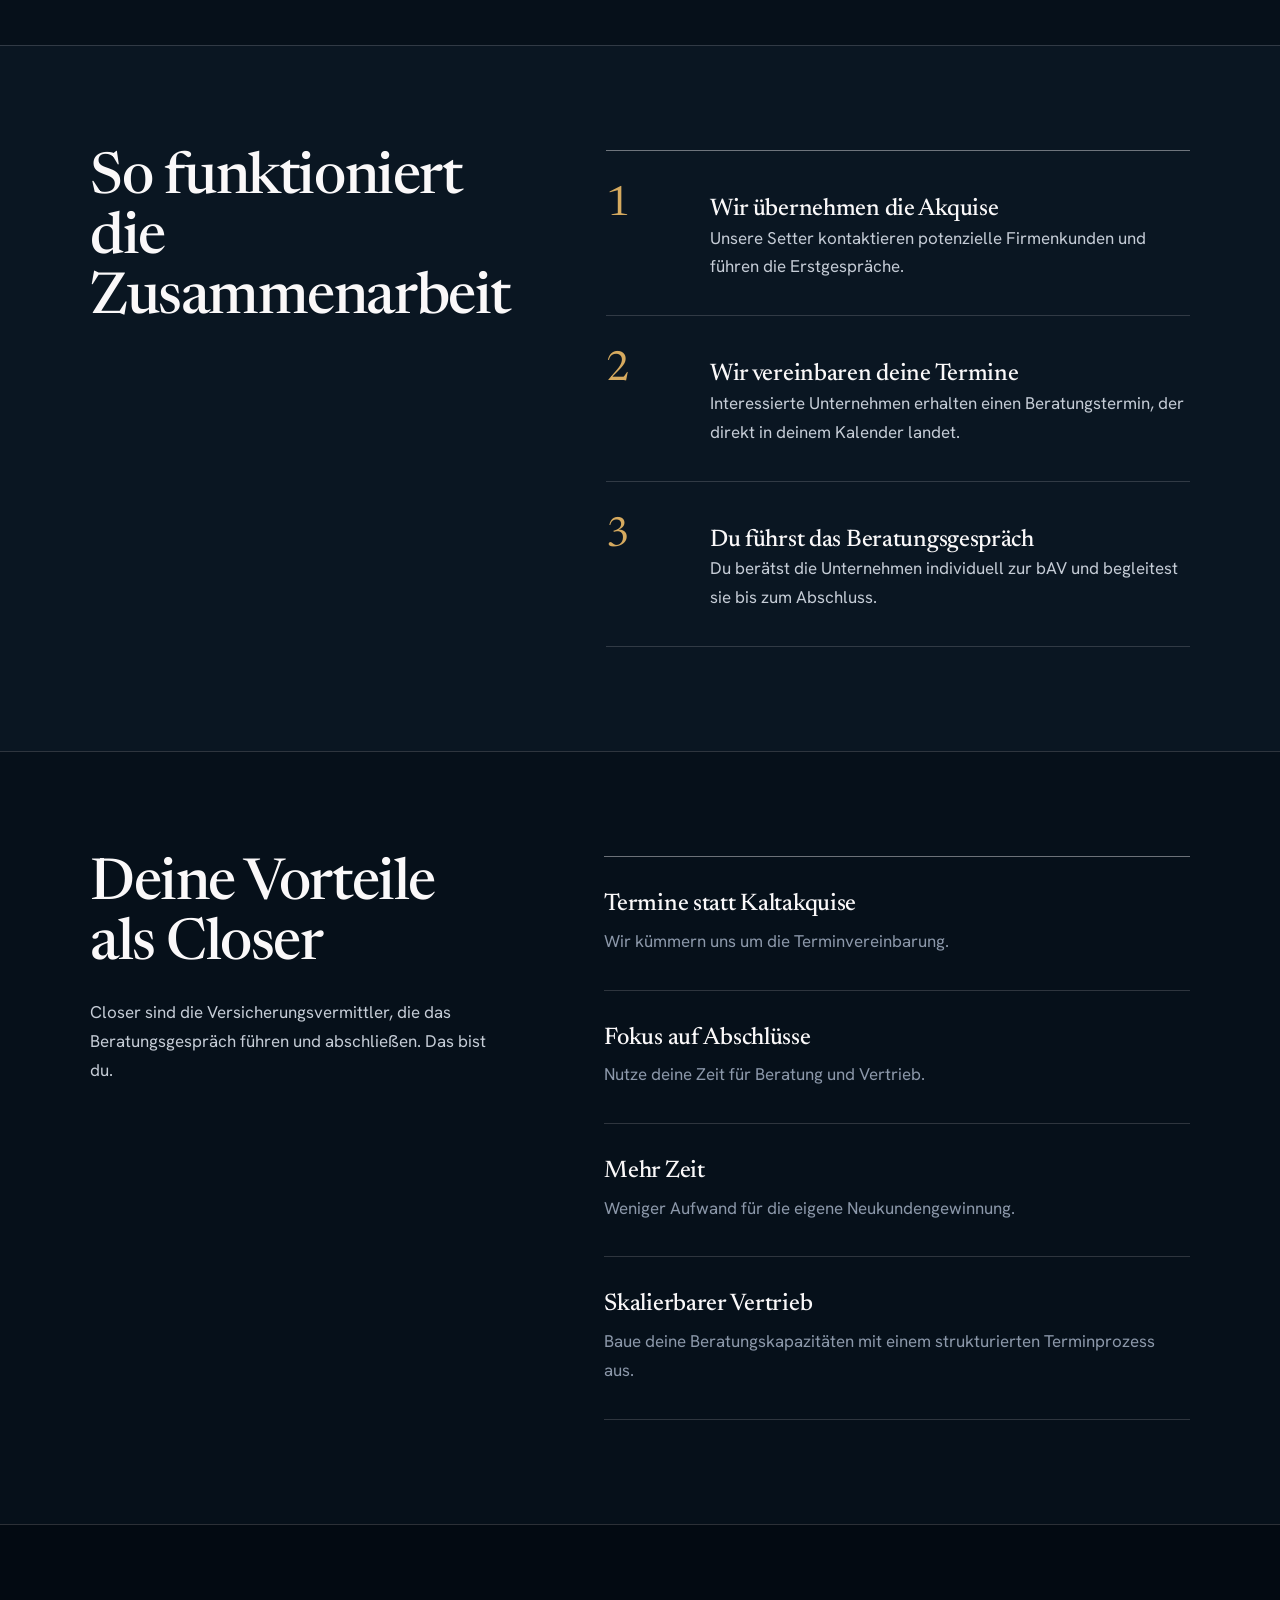
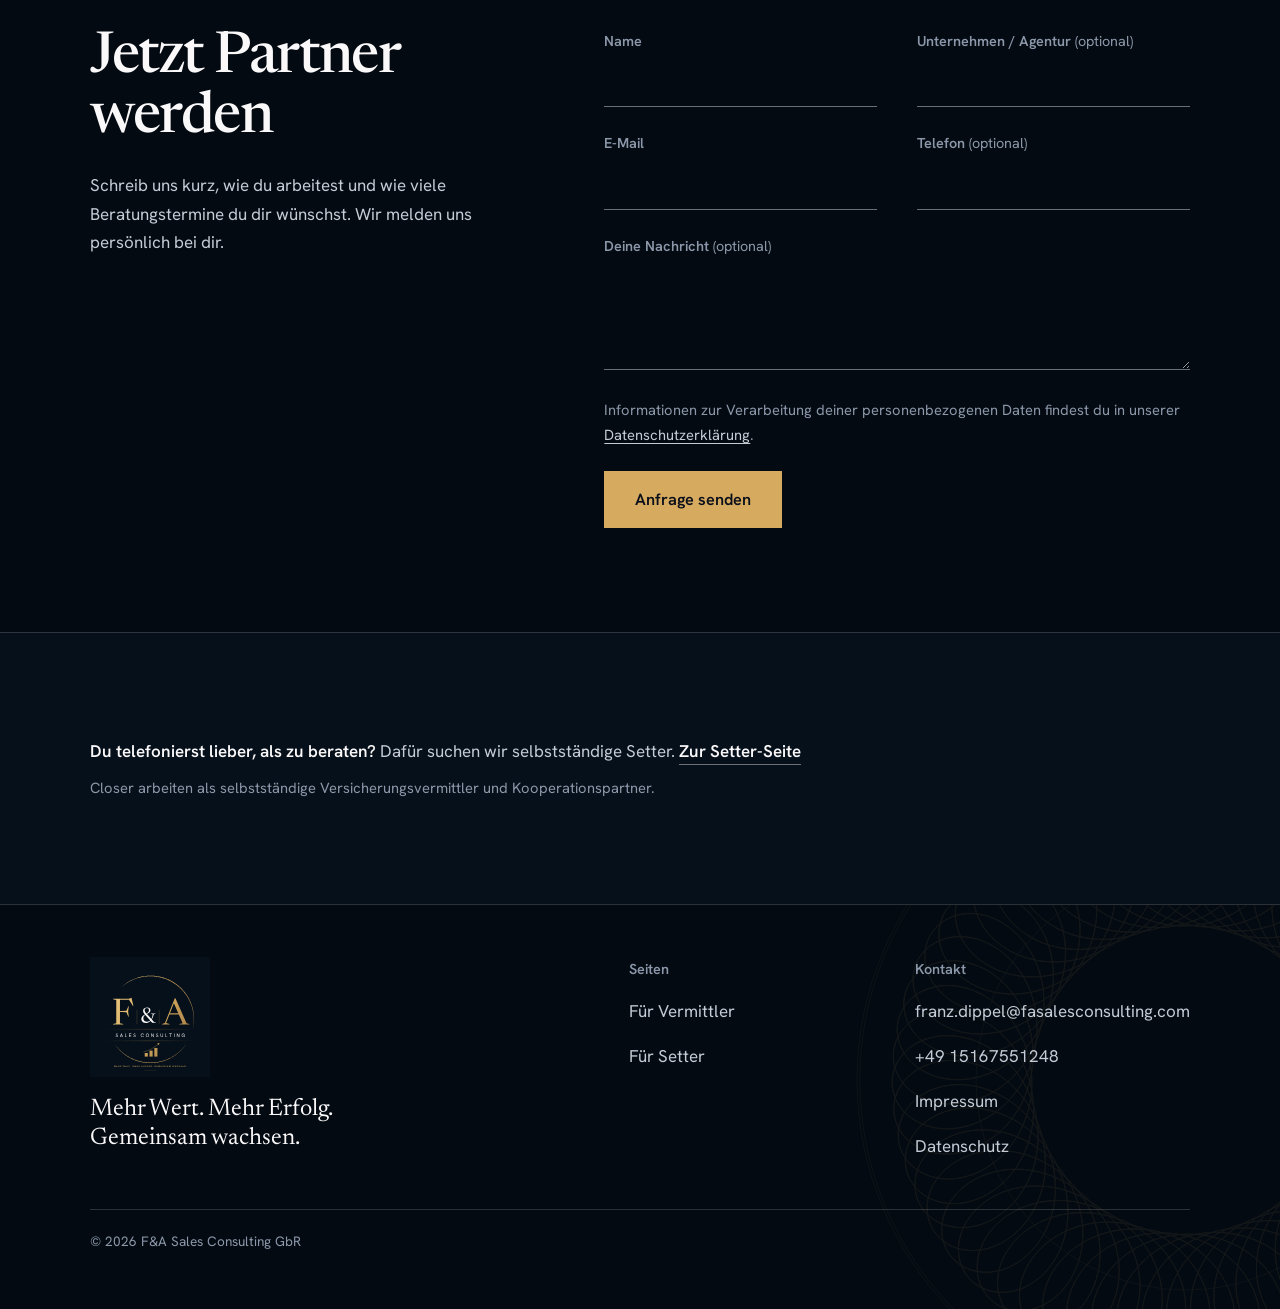
==== commit b9c05d3f: "Telefon bei Setter-Bewerbung als Pflichtfeld; Logo statt &-Marke in der Kopfzeile Co-Authored-By: Cl" ====
--- a/index.html
+++ b/index.html
@@ -31,13 +31,13 @@
 <body>
 <a class="skip" href="#main">Zum Inhalt springen</a>
 <header class="site"><div class="wrap">
-  <a class="brand" href="index.html" aria-label="F&amp;A Sales Consulting, Startseite"><img src="assets/logo-mark.svg" alt="" width="36" height="36"><span class="wm">F<i>&amp;</i>A</span></a>
+  <a class="brand" href="index.html" aria-label="F&amp;A Sales Consulting, Startseite"><img src="assets/logo.svg" alt="F&amp;A Sales Consulting" width="56" height="56"></a>
   <nav aria-label="Hauptnavigation"><a href="index.html" aria-current="page">Für Vermittler</a><a href="karriere.html">Für Setter</a></nav>
   <a class="cta-h" href="index.html#partner">Partner werden</a>
   <button class="menu-btn" id="menuBtn" type="button" aria-expanded="false" aria-controls="menu"><span>Menü</span><span class="bars" aria-hidden="true"><i></i><i></i></span></button>
 </div></header>
 <div class="menu" id="menu" role="dialog" aria-modal="true" aria-label="Menü">
-  <div class="top"><a class="brand" href="index.html"><img src="assets/logo-mark.svg" alt="" width="36" height="36"><span class="wm">F<i>&amp;</i>A</span></a><button class="menu-btn" id="menuClose" type="button"><span>Schließen</span><span class="bars" aria-hidden="true"><i style="transform:translateY(3.7px) rotate(45deg)"></i><i style="transform:translateY(-3.7px) rotate(-45deg)"></i></span></button></div>
+  <div class="top"><a class="brand" href="index.html"><img src="assets/logo.svg" alt="F&amp;A Sales Consulting" width="56" height="56"></a><button class="menu-btn" id="menuClose" type="button"><span>Schließen</span><span class="bars" aria-hidden="true"><i style="transform:translateY(3.7px) rotate(45deg)"></i><i style="transform:translateY(-3.7px) rotate(-45deg)"></i></span></button></div>
   <nav aria-label="Menü"><a href="index.html" aria-current="page">Für Vermittler</a><a href="karriere.html">Für Setter</a></nav>
   <div class="foot"><a class="btn" href="index.html#partner">Partner werden</a><a class="mail" href="mailto:franz.dippel@fasalesconsulting.com" data-mail data-mail-text>E-Mail schreiben</a><a class="mail" href="impressum.html">Impressum</a></div>
 </div>
--- a/css/style.css
+++ b/css/style.css
@@ -57,7 +57,7 @@
 header.site{background:var(--bg);border-bottom:1px solid var(--line);position:sticky;top:0;z-index:20;padding-top:env(safe-area-inset-top)}
 header.site .wrap{display:flex;align-items:center;justify-content:space-between;min-height:64px;gap:20px}
 .brand{display:flex;align-items:center;gap:12px;text-decoration:none;color:var(--fg)}
-.brand img{width:36px;height:36px;display:block}
+.brand img{width:56px;height:56px;display:block}
 .brand .wm{font-family:var(--display);font-size:1.6rem;font-weight:600;letter-spacing:.02em;line-height:1}
 .brand .wm i{font-style:normal;font-weight:500;color:var(--gold);padding:0 .05em}
 header.site nav{display:none}
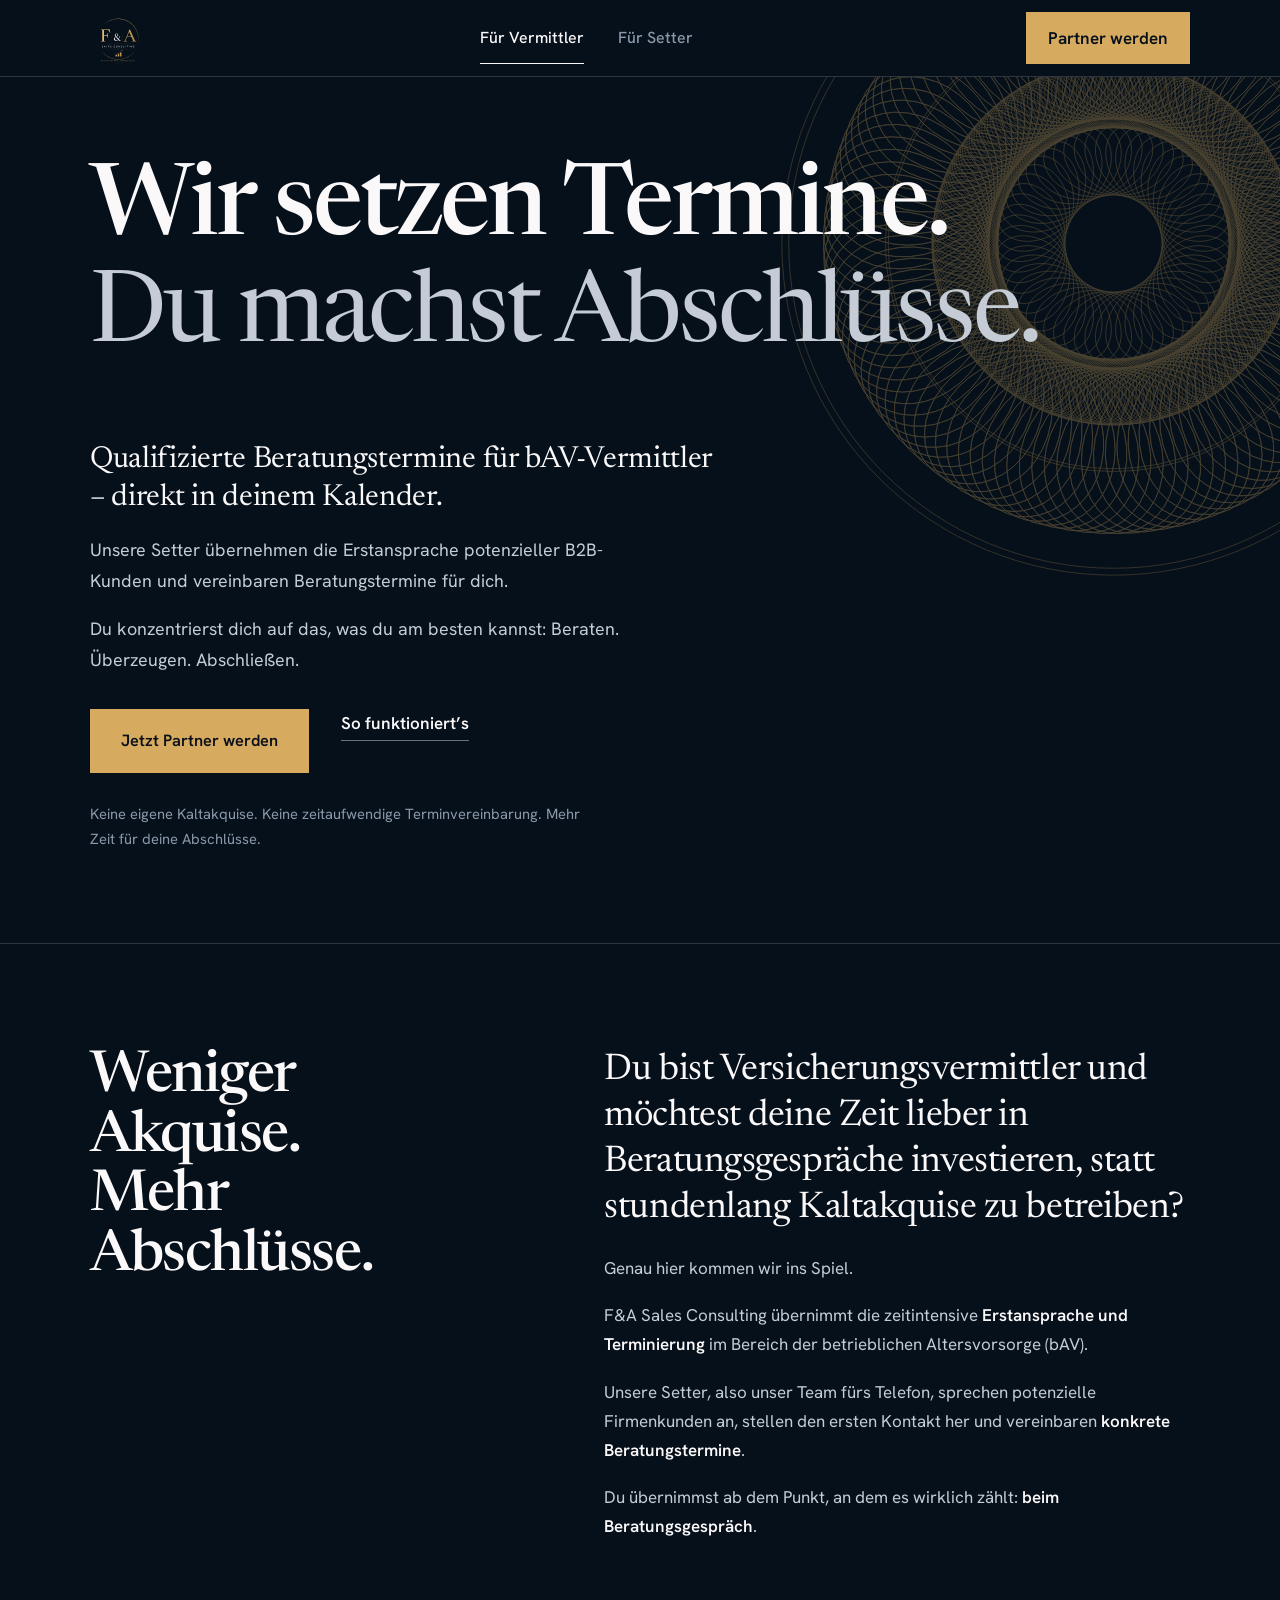
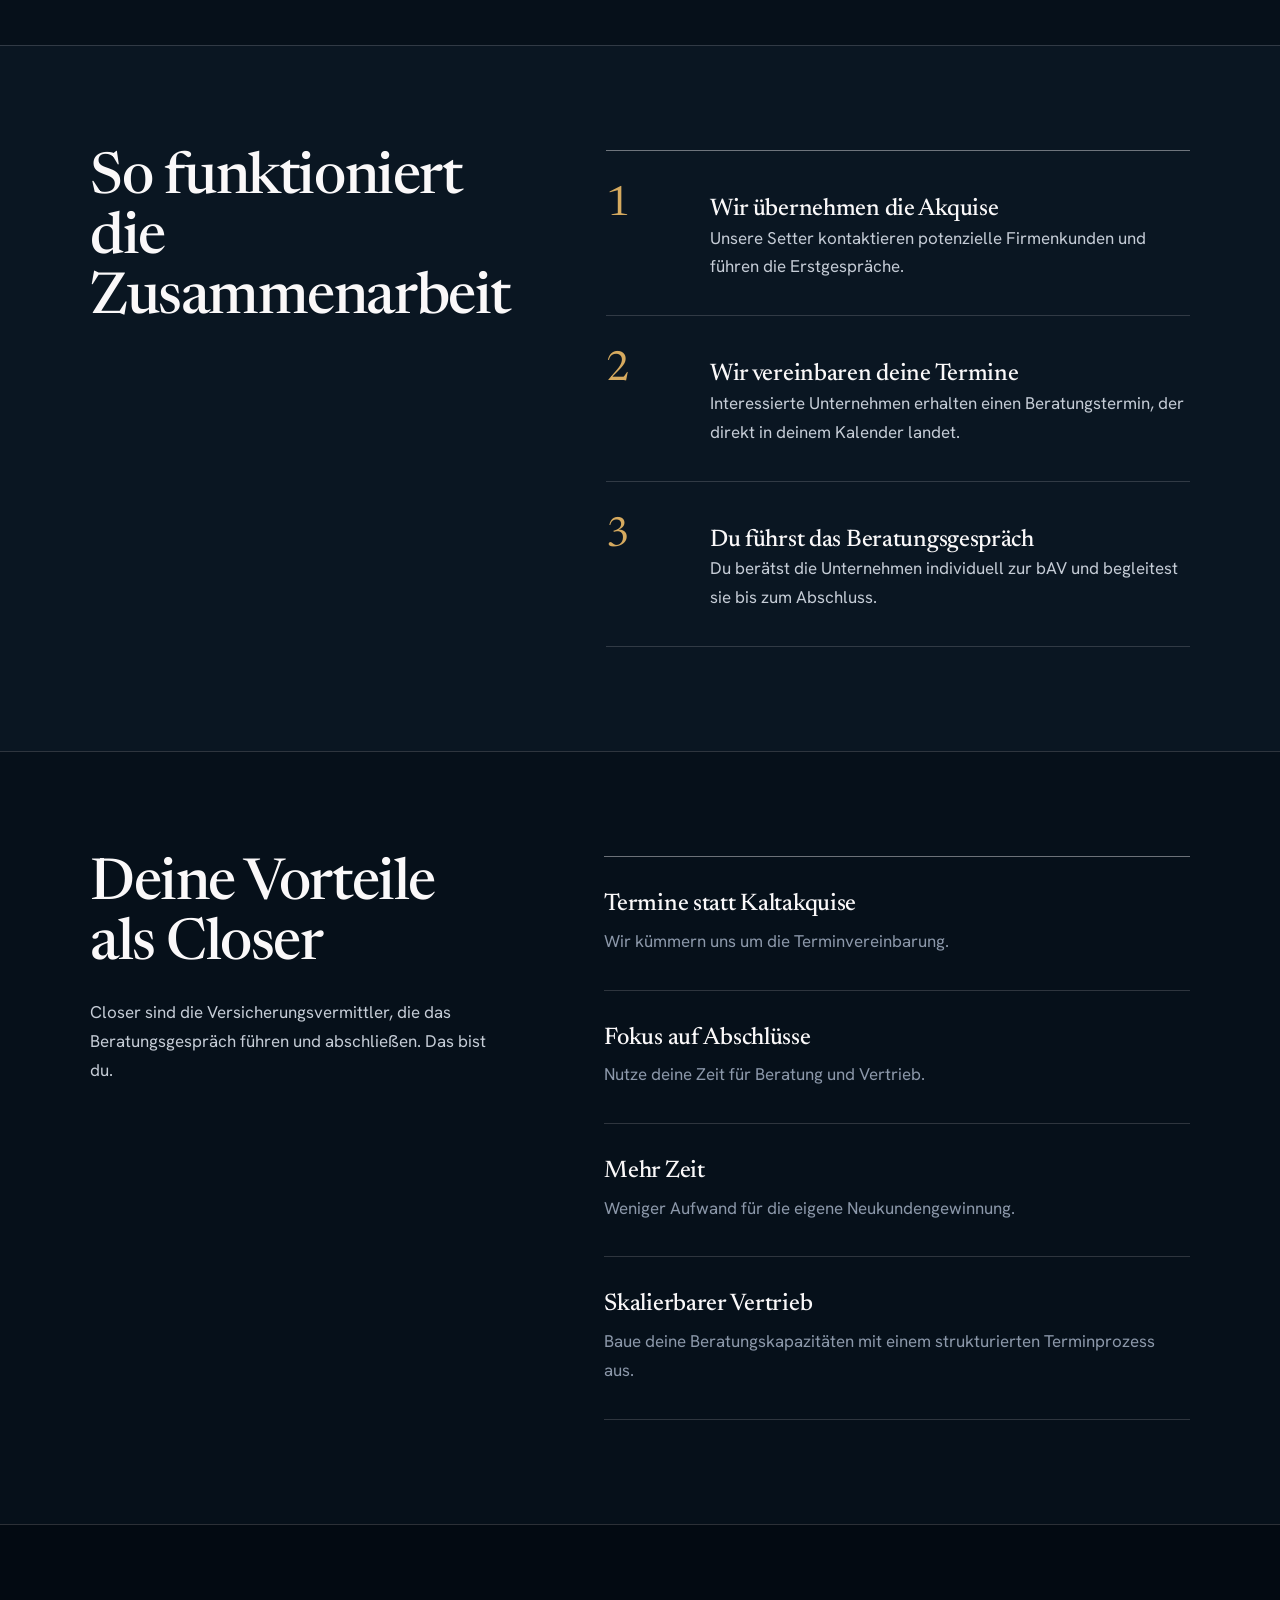
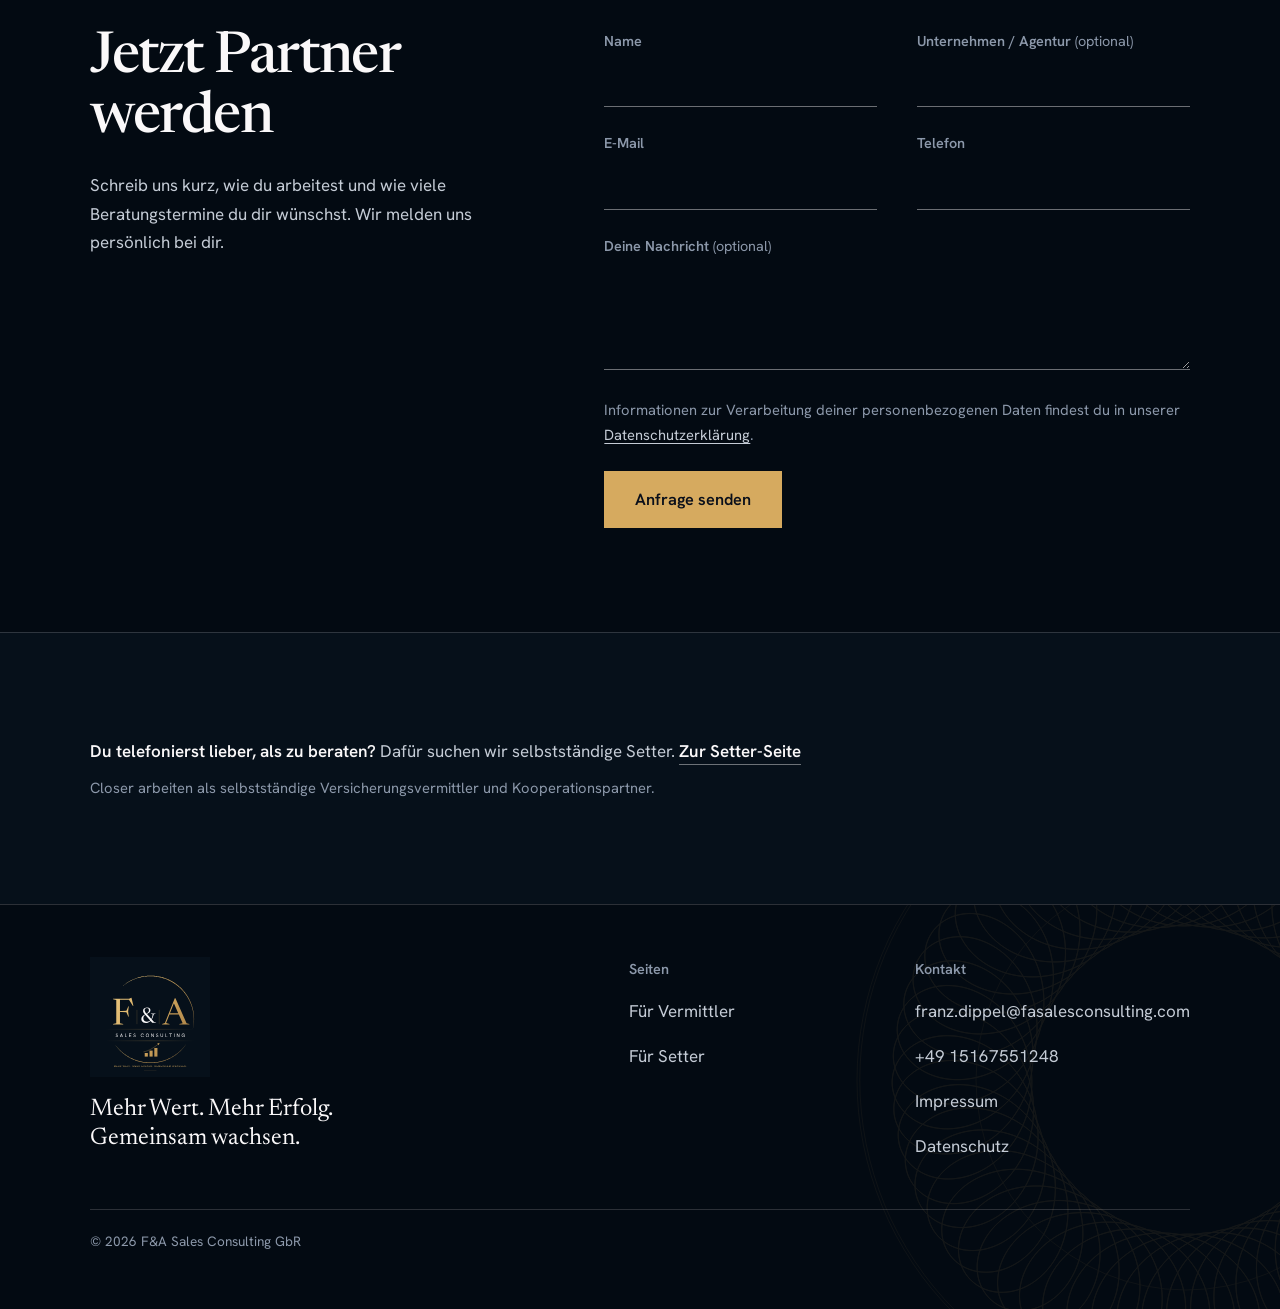
==== commit 5df2f5ac: "Telefon auch im Partnerformular der Startseite als Pflichtfeld Co-Authored-By: Claude Sonnet 5.5 <no" ====
--- a/index.html
+++ b/index.html
@@ -76,7 +76,7 @@
 <div class="split"><div class="head"><h2>Jetzt Partner werden</h2><p class="s-intro">Schreib uns kurz, wie du arbeitest und wie viele Beratungstermine du dir wünschst. Wir melden uns persönlich bei dir.</p></div>
 <form class="form" id="anfrageform" data-mail-form data-subject="Partneranfrage bAV-Vermittler" novalidate>
   <div class="row"><div class="field"><label class="cap" for="a-name">Name</label><input id="a-name" name="a-name" type="text" autocomplete="name" required><div class="err">Bitte gib deinen Namen an.</div></div><div class="field"><label class="cap" for="a-firma">Unternehmen / Agentur <span class="opt">(optional)</span></label><input id="a-firma" name="a-firma" type="text" autocomplete="organization"></div></div>
-  <div class="row"><div class="field"><label class="cap" for="a-email">E-Mail</label><input id="a-email" name="a-email" type="email" autocomplete="email" required><div class="err">Bitte gib eine gültige E-Mail-Adresse an.</div></div><div class="field"><label class="cap" for="a-tel">Telefon <span class="opt">(optional)</span></label><input id="a-tel" name="a-tel" type="tel" autocomplete="tel"></div></div>
+  <div class="row"><div class="field"><label class="cap" for="a-email">E-Mail</label><input id="a-email" name="a-email" type="email" autocomplete="email" required><div class="err">Bitte gib eine gültige E-Mail-Adresse an.</div></div><div class="field"><label class="cap" for="a-tel">Telefon</label><input id="a-tel" name="a-tel" type="tel" autocomplete="tel" required pattern="[\d\s\+\(\)\/\.\-]{6,}" inputmode="tel"><div class="err">Bitte gib deine Telefonnummer an, damit wir dich erreichen.</div></div></div>
   <div class="field"><label class="cap" for="a-msg">Deine Nachricht <span class="opt">(optional)</span></label><textarea id="a-msg" name="a-msg"></textarea></div>
   <p class="small privacy-note">Informationen zur Verarbeitung deiner personenbezogenen Daten findest du in unserer <a href="datenschutz.html">Datenschutzerklärung</a>.</p>
   <div><button class="btn" type="submit">Anfrage senden</button></div>
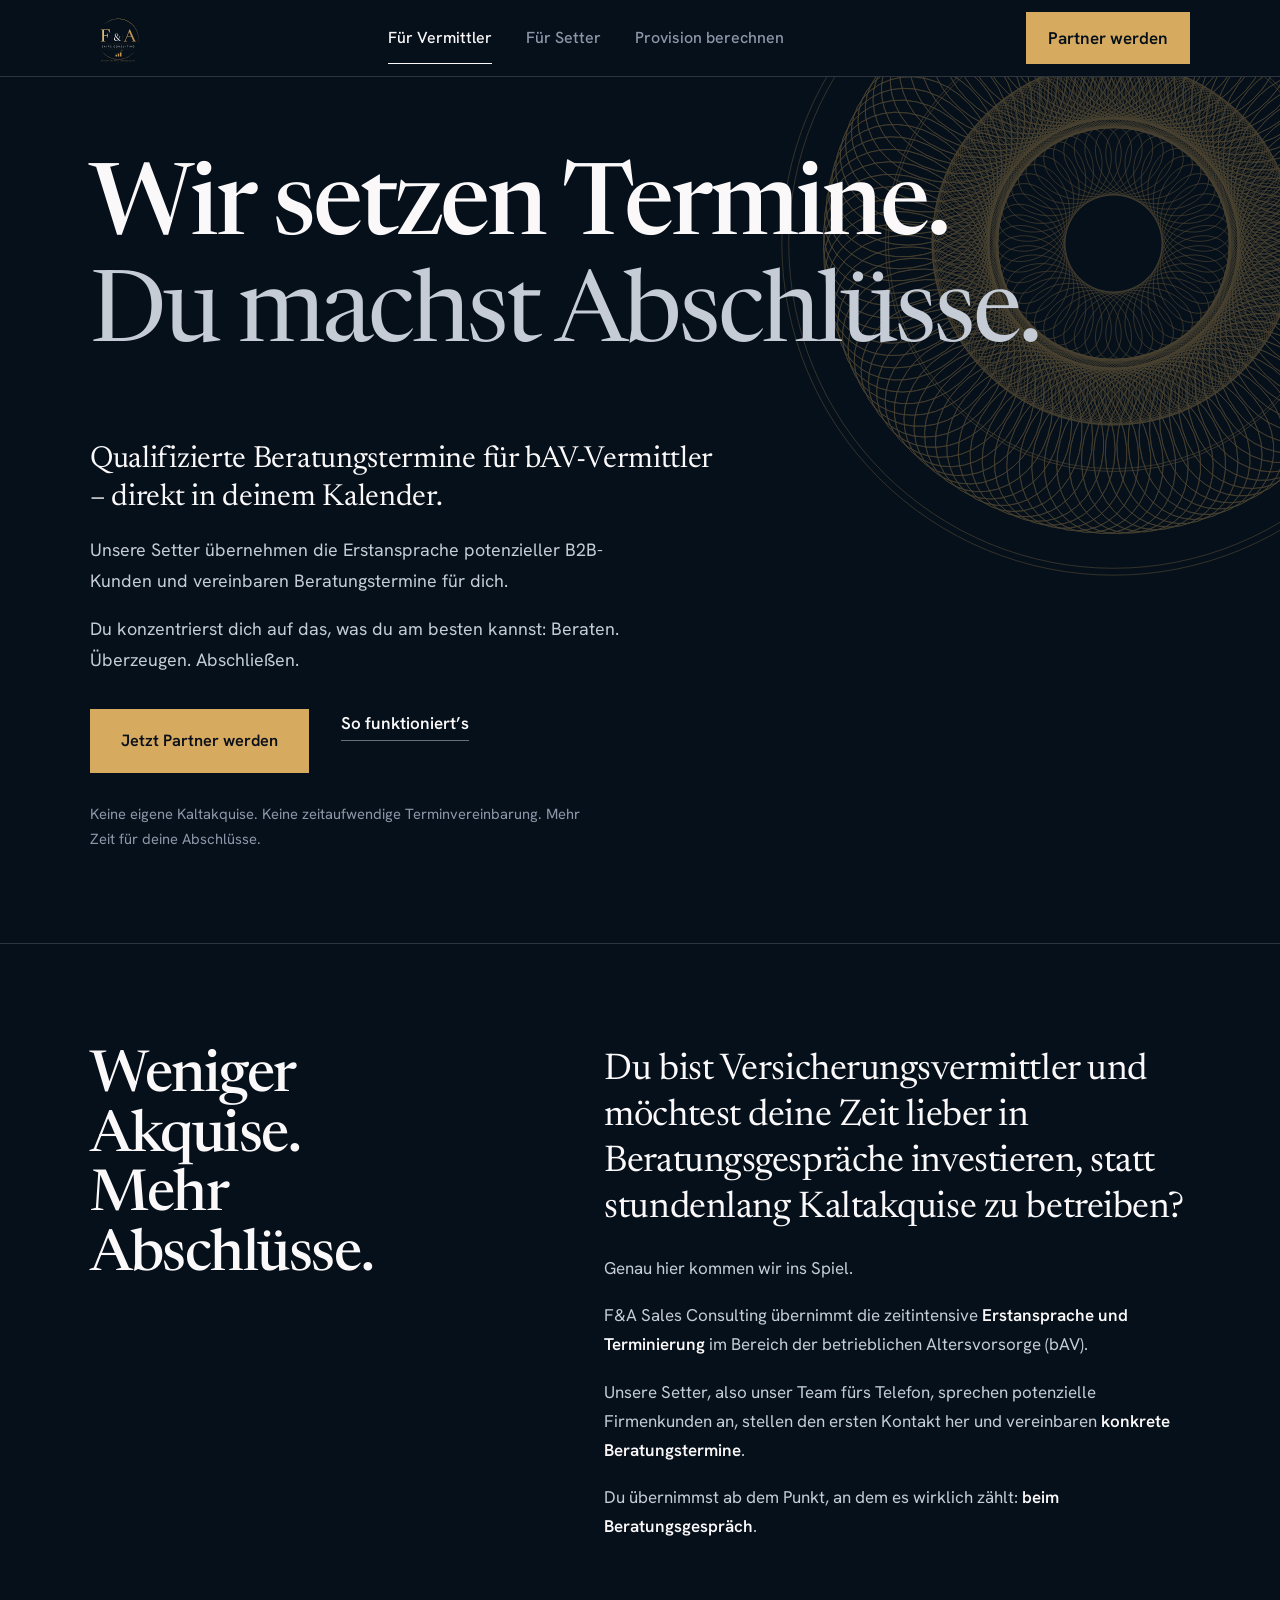
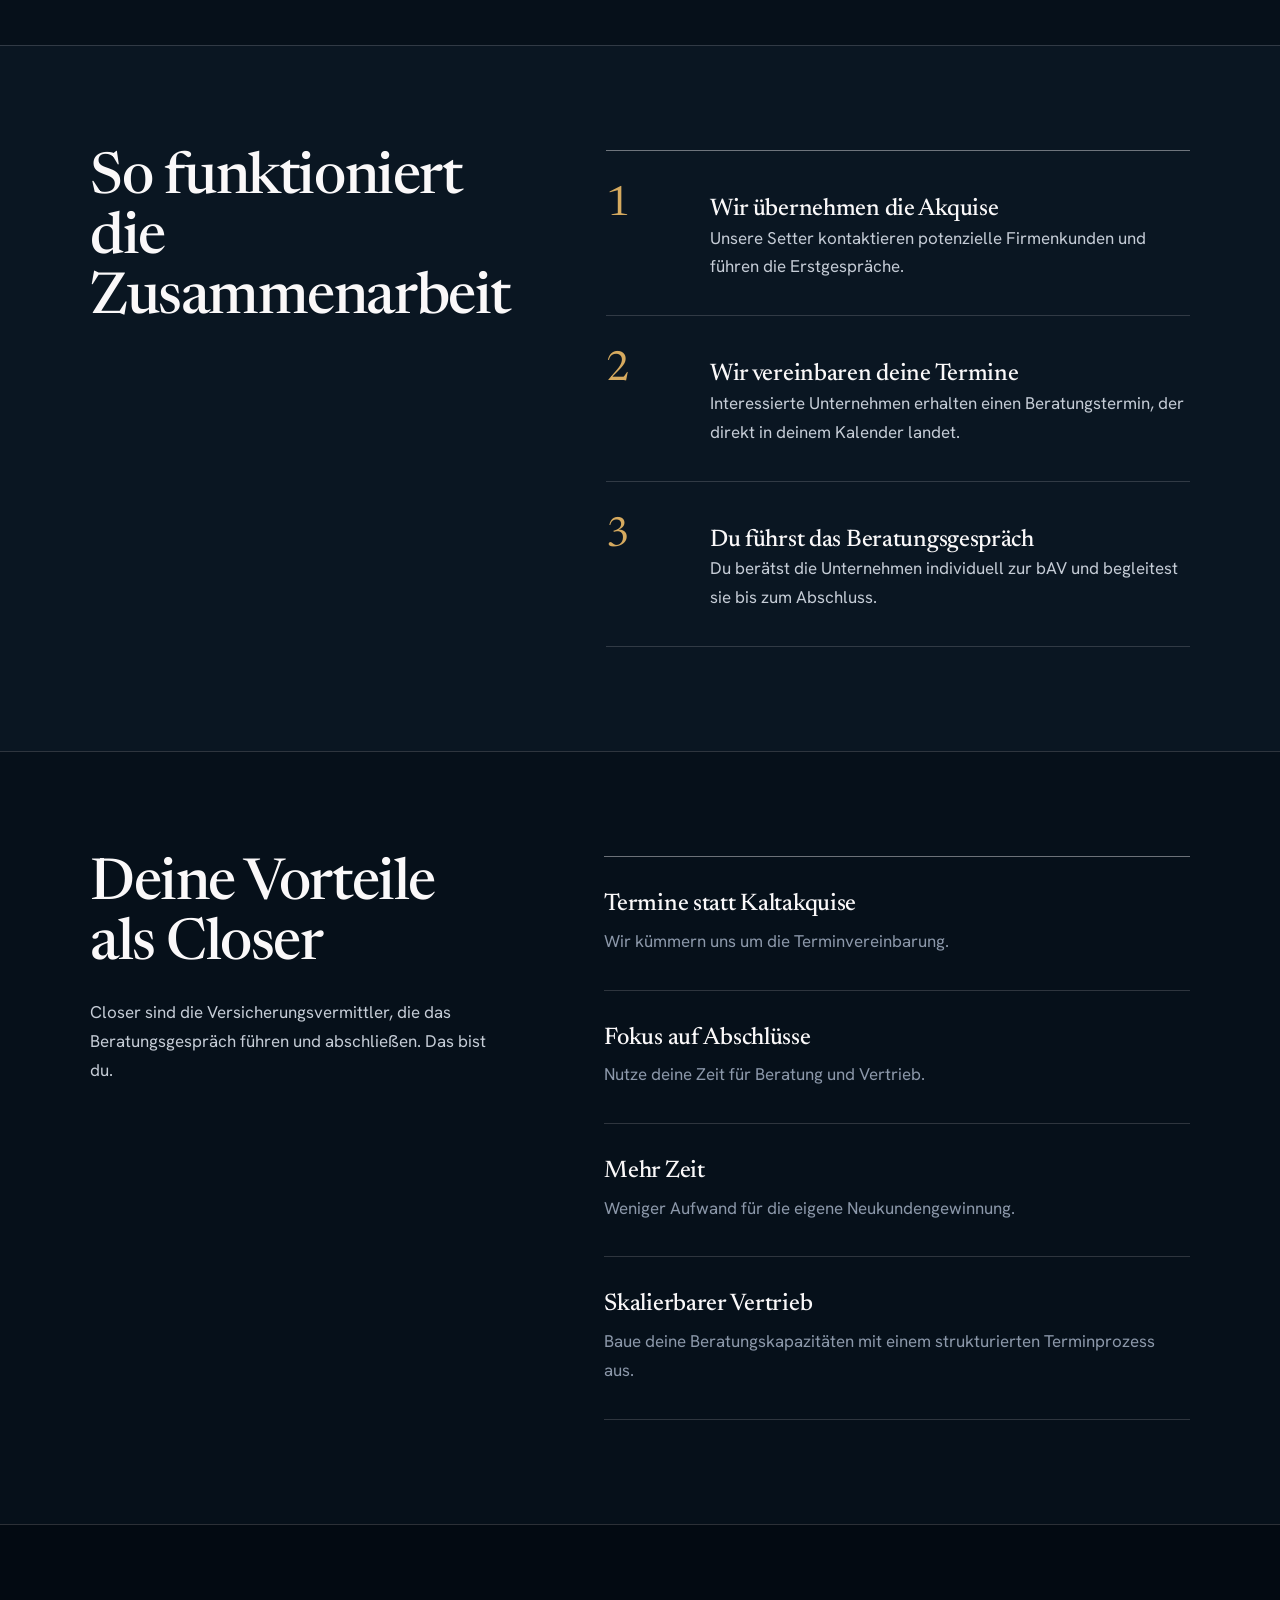
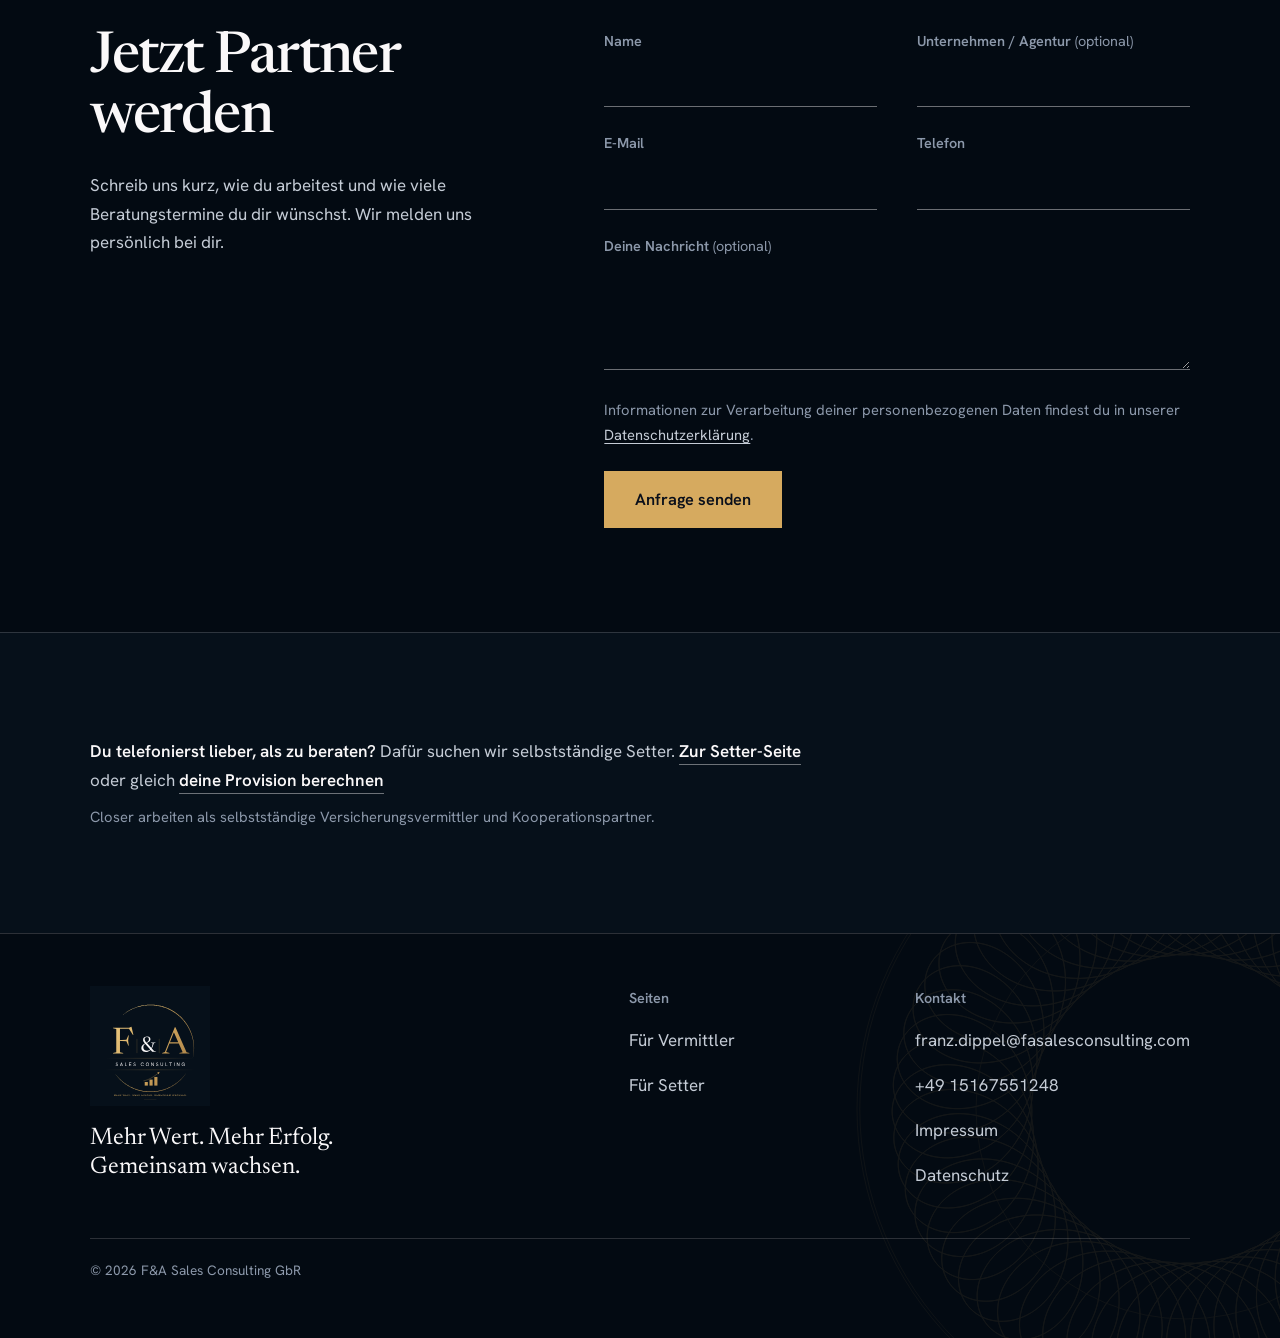
==== commit 4f3a36b5: "Provisionsrechner prominenter: eigener Button im Hero, Navigation, Sticky-Leiste, Link auf der Start" ====
--- a/index.html
+++ b/index.html
@@ -32,13 +32,13 @@
 <a class="skip" href="#main">Zum Inhalt springen</a>
 <header class="site"><div class="wrap">
   <a class="brand" href="index.html" aria-label="F&amp;A Sales Consulting, Startseite"><img src="assets/logo.svg" alt="F&amp;A Sales Consulting" width="56" height="56"></a>
-  <nav aria-label="Hauptnavigation"><a href="index.html" aria-current="page">Für Vermittler</a><a href="karriere.html">Für Setter</a></nav>
+  <nav aria-label="Hauptnavigation"><a href="index.html" aria-current="page">Für Vermittler</a><a href="karriere.html">Für Setter</a><a href="karriere.html#rechner">Provision berechnen</a></nav>
   <a class="cta-h" href="index.html#partner">Partner werden</a>
   <button class="menu-btn" id="menuBtn" type="button" aria-expanded="false" aria-controls="menu"><span>Menü</span><span class="bars" aria-hidden="true"><i></i><i></i></span></button>
 </div></header>
 <div class="menu" id="menu" role="dialog" aria-modal="true" aria-label="Menü">
   <div class="top"><a class="brand" href="index.html"><img src="assets/logo.svg" alt="F&amp;A Sales Consulting" width="56" height="56"></a><button class="menu-btn" id="menuClose" type="button"><span>Schließen</span><span class="bars" aria-hidden="true"><i style="transform:translateY(3.7px) rotate(45deg)"></i><i style="transform:translateY(-3.7px) rotate(-45deg)"></i></span></button></div>
-  <nav aria-label="Menü"><a href="index.html" aria-current="page">Für Vermittler</a><a href="karriere.html">Für Setter</a></nav>
+  <nav aria-label="Menü"><a href="index.html" aria-current="page">Für Vermittler</a><a href="karriere.html">Für Setter</a><a href="karriere.html#rechner">Provision berechnen</a></nav>
   <div class="foot"><a class="btn" href="index.html#partner">Partner werden</a><a class="mail" href="mailto:franz.dippel@fasalesconsulting.com" data-mail data-mail-text>E-Mail schreiben</a><a class="mail" href="impressum.html">Impressum</a></div>
 </div>
 <main id="main">
@@ -83,7 +83,7 @@
   <div class="form-status" role="status" tabindex="-1"><span data-status-text></span></div>
 </form></div>
 </div></section>
-<section class="s setter-link" data-label="Für Setter"><div class="wrap"><p><strong>Du telefonierst lieber, als zu beraten?</strong> Dafür suchen wir selbstständige Setter. <a class="tl" href="karriere.html">Zur Setter-Seite</a></p><p class="small">Closer arbeiten als selbstständige Versicherungsvermittler und Kooperationspartner.</p></div></section>
+<section class="s setter-link" data-label="Für Setter"><div class="wrap"><p><strong>Du telefonierst lieber, als zu beraten?</strong> Dafür suchen wir selbstständige Setter. <a class="tl" href="karriere.html">Zur Setter-Seite</a> oder gleich <a class="tl" href="karriere.html#rechner">deine Provision berechnen</a></p><p class="small">Closer arbeiten als selbstständige Versicherungsvermittler und Kooperationspartner.</p></div></section>
 </main>
 <footer class="site"><div class="art ft" aria-hidden="true"></div><div class="wrap">
   <div class="cols2">
--- a/css/style.css
+++ b/css/style.css
@@ -350,3 +350,5 @@
 .more>p{margin-top:1.1em}
 .privacy-note{margin-top:-6px}
 .privacy-note a{text-decoration:underline;text-underline-offset:3px;color:var(--body)}
+.sticky-cta.two{display:grid;grid-template-columns:1fr 1fr;gap:10px}
+.sticky-cta.two .btn{padding-left:12px;padding-right:12px;font-size:.98rem}
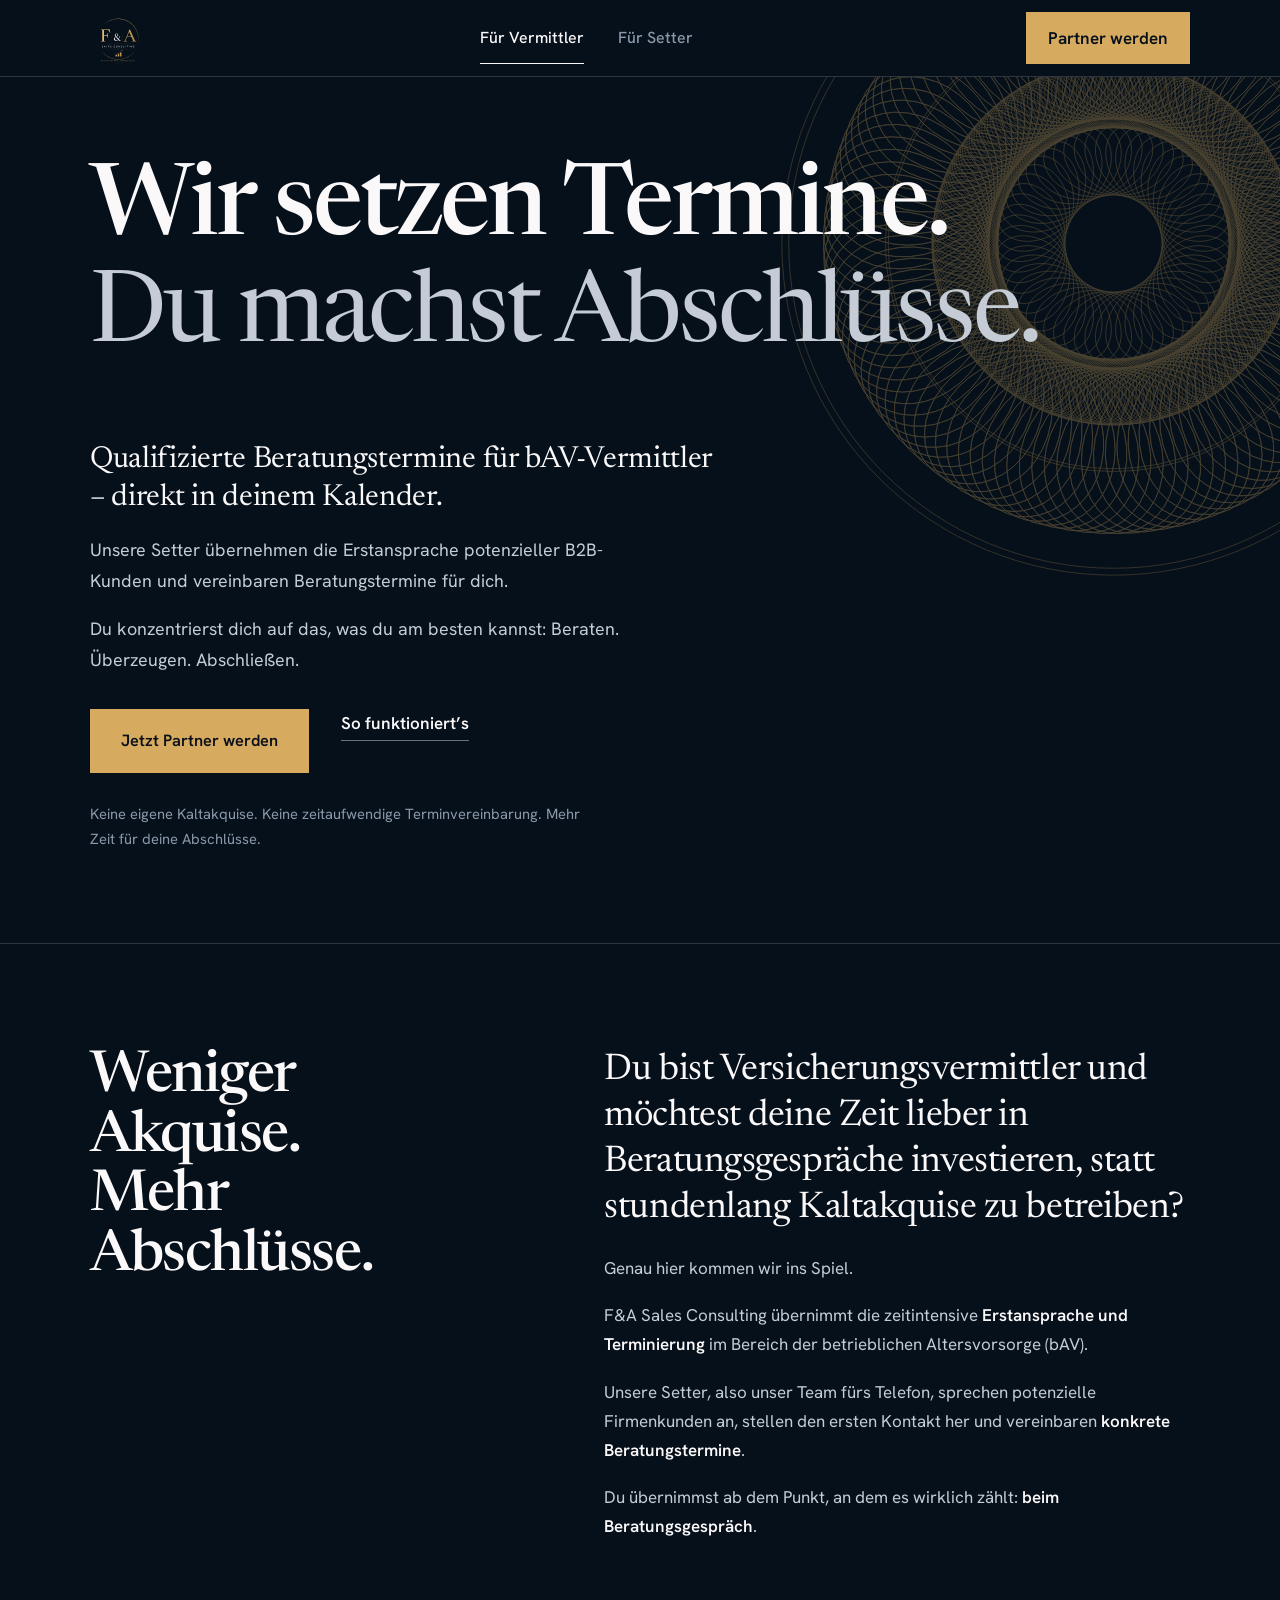
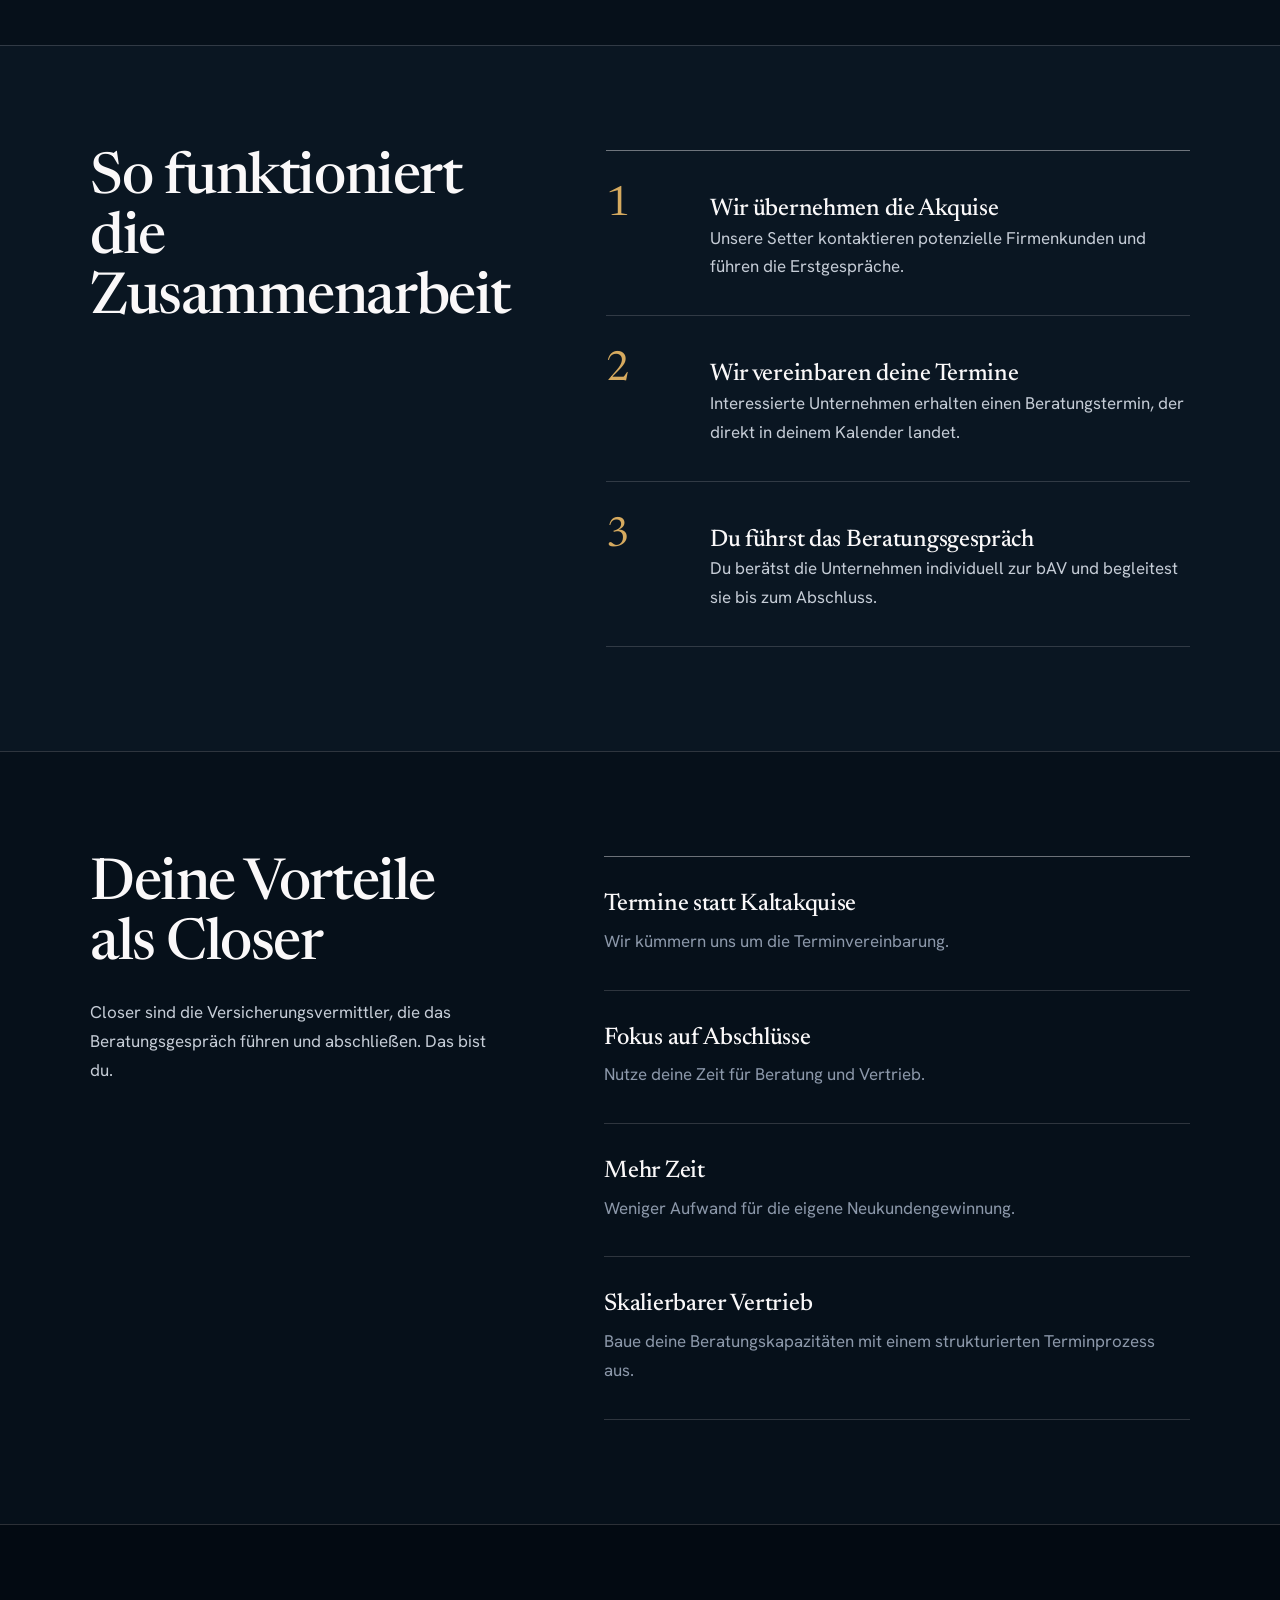
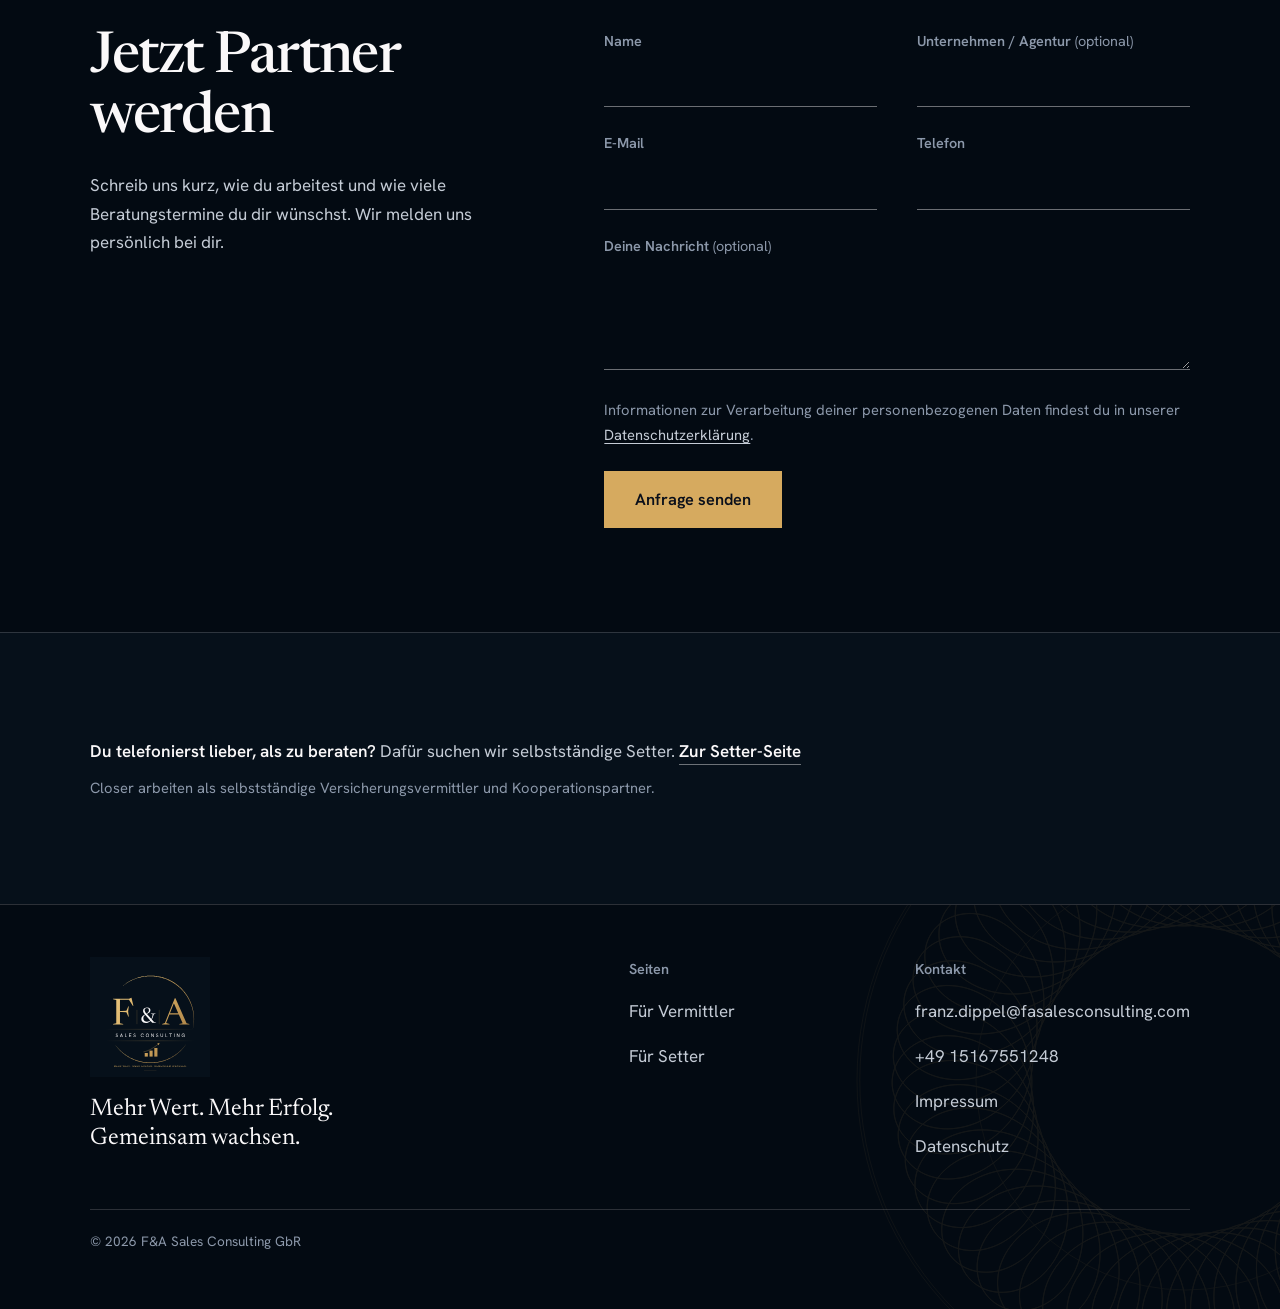
==== commit 6b671da6: "Rechner-Hinweise zurückgenommen: nur der Hero-Button bleibt Co-Authored-By: Claude Sonnet 5.5 <norep" ====
--- a/index.html
+++ b/index.html
@@ -32,13 +32,13 @@
 <a class="skip" href="#main">Zum Inhalt springen</a>
 <header class="site"><div class="wrap">
   <a class="brand" href="index.html" aria-label="F&amp;A Sales Consulting, Startseite"><img src="assets/logo.svg" alt="F&amp;A Sales Consulting" width="56" height="56"></a>
-  <nav aria-label="Hauptnavigation"><a href="index.html" aria-current="page">Für Vermittler</a><a href="karriere.html">Für Setter</a><a href="karriere.html#rechner">Provision berechnen</a></nav>
+  <nav aria-label="Hauptnavigation"><a href="index.html" aria-current="page">Für Vermittler</a><a href="karriere.html">Für Setter</a></nav>
   <a class="cta-h" href="index.html#partner">Partner werden</a>
   <button class="menu-btn" id="menuBtn" type="button" aria-expanded="false" aria-controls="menu"><span>Menü</span><span class="bars" aria-hidden="true"><i></i><i></i></span></button>
 </div></header>
 <div class="menu" id="menu" role="dialog" aria-modal="true" aria-label="Menü">
   <div class="top"><a class="brand" href="index.html"><img src="assets/logo.svg" alt="F&amp;A Sales Consulting" width="56" height="56"></a><button class="menu-btn" id="menuClose" type="button"><span>Schließen</span><span class="bars" aria-hidden="true"><i style="transform:translateY(3.7px) rotate(45deg)"></i><i style="transform:translateY(-3.7px) rotate(-45deg)"></i></span></button></div>
-  <nav aria-label="Menü"><a href="index.html" aria-current="page">Für Vermittler</a><a href="karriere.html">Für Setter</a><a href="karriere.html#rechner">Provision berechnen</a></nav>
+  <nav aria-label="Menü"><a href="index.html" aria-current="page">Für Vermittler</a><a href="karriere.html">Für Setter</a></nav>
   <div class="foot"><a class="btn" href="index.html#partner">Partner werden</a><a class="mail" href="mailto:franz.dippel@fasalesconsulting.com" data-mail data-mail-text>E-Mail schreiben</a><a class="mail" href="impressum.html">Impressum</a></div>
 </div>
 <main id="main">
@@ -83,7 +83,7 @@
   <div class="form-status" role="status" tabindex="-1"><span data-status-text></span></div>
 </form></div>
 </div></section>
-<section class="s setter-link" data-label="Für Setter"><div class="wrap"><p><strong>Du telefonierst lieber, als zu beraten?</strong> Dafür suchen wir selbstständige Setter. <a class="tl" href="karriere.html">Zur Setter-Seite</a> oder gleich <a class="tl" href="karriere.html#rechner">deine Provision berechnen</a></p><p class="small">Closer arbeiten als selbstständige Versicherungsvermittler und Kooperationspartner.</p></div></section>
+<section class="s setter-link" data-label="Für Setter"><div class="wrap"><p><strong>Du telefonierst lieber, als zu beraten?</strong> Dafür suchen wir selbstständige Setter. <a class="tl" href="karriere.html">Zur Setter-Seite</a></p><p class="small">Closer arbeiten als selbstständige Versicherungsvermittler und Kooperationspartner.</p></div></section>
 </main>
 <footer class="site"><div class="art ft" aria-hidden="true"></div><div class="wrap">
   <div class="cols2">
--- a/css/style.css
+++ b/css/style.css
@@ -350,5 +350,3 @@
 .more>p{margin-top:1.1em}
 .privacy-note{margin-top:-6px}
 .privacy-note a{text-decoration:underline;text-underline-offset:3px;color:var(--body)}
-.sticky-cta.two{display:grid;grid-template-columns:1fr 1fr;gap:10px}
-.sticky-cta.two .btn{padding-left:12px;padding-right:12px;font-size:.98rem}
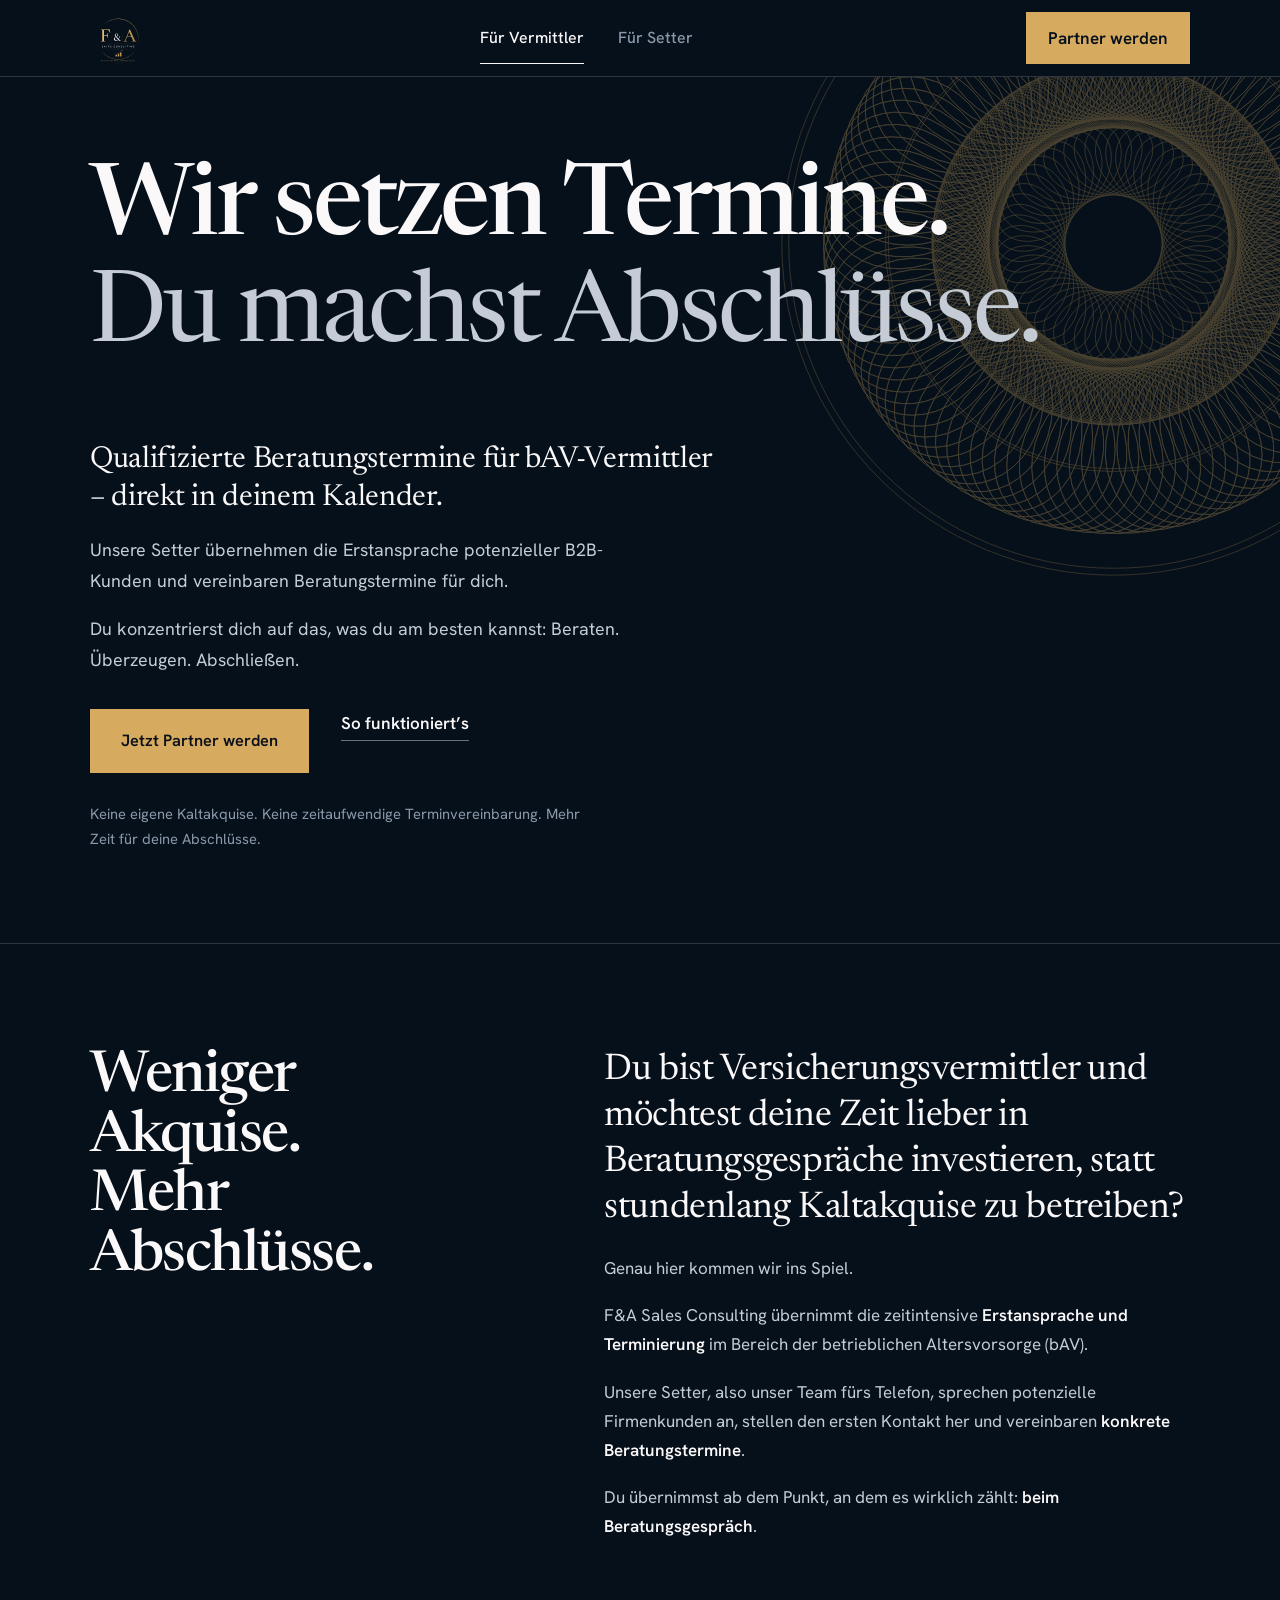
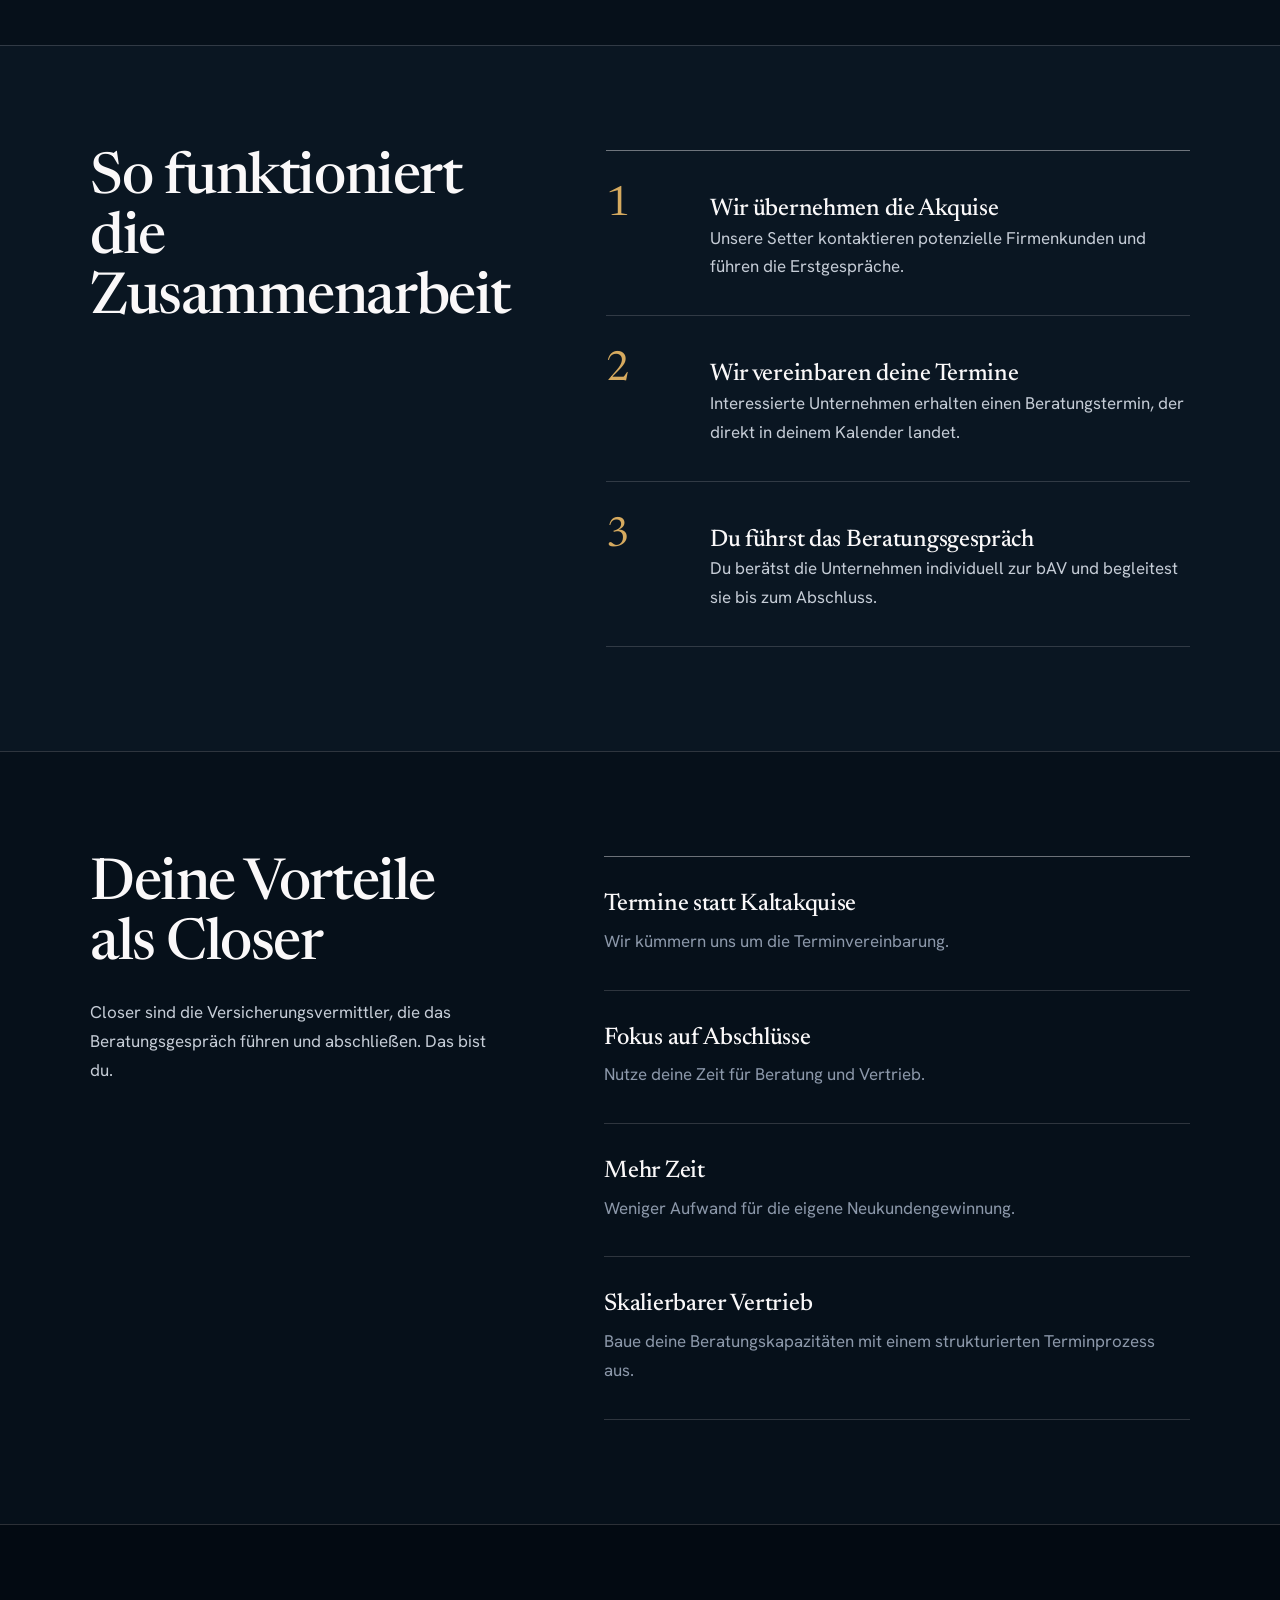
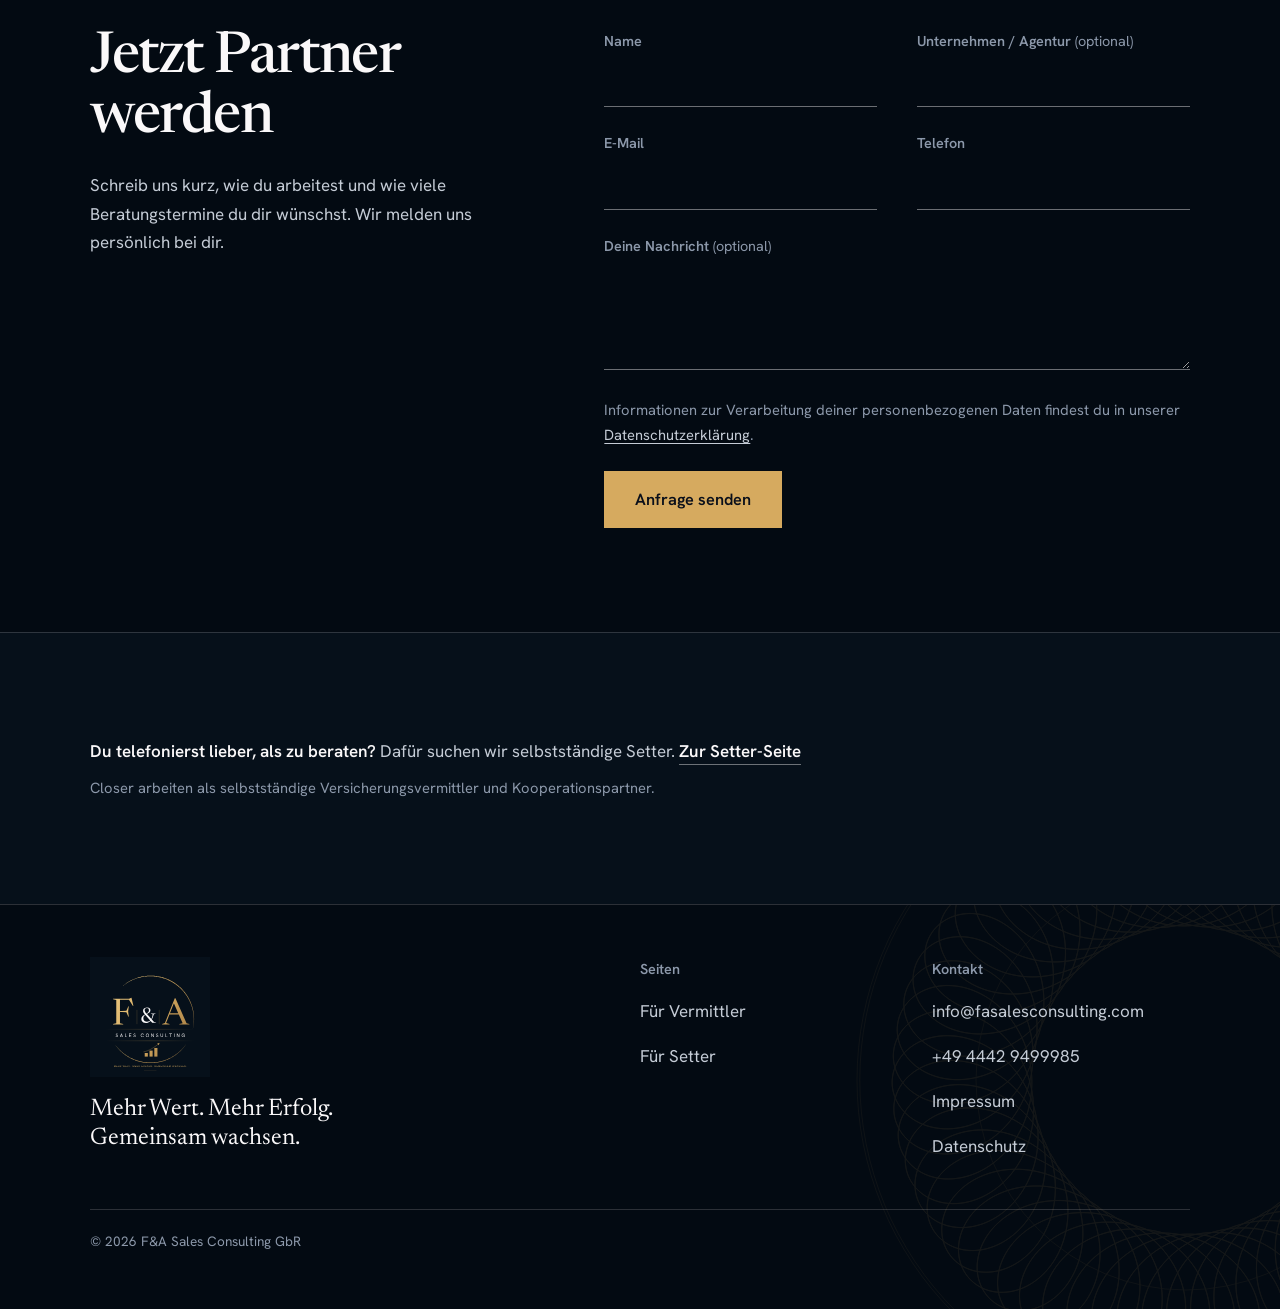
==== commit 6d544831: "Kontakt: info@fasalesconsulting.com und +49 4442 9499985 (Durchwahl 1 oder 2) statt persönlicher Adr" ====
--- a/index.html
+++ b/index.html
@@ -26,7 +26,7 @@
 <link rel="stylesheet" href="css/fonts.css">
 <link rel="stylesheet" href="css/style.css">
 <script>document.documentElement.classList.add('js')</script>
-<script type="application/ld+json">{"@context": "https://schema.org", "@graph": [{"@type": "Organization", "@id": "https://fasalesconsulting.com/#org", "name": "F&A Sales Consulting", "url": "https://fasalesconsulting.com/", "logo": "https://fasalesconsulting.com/assets/logo-512.png", "slogan": "Mehr Wert. Mehr Erfolg. Gemeinsam wachsen.", "legalName": "F&A Sales Consulting GbR", "description": "Terminsetting für bAV-Vermittler.", "email": "franz.dippel@fasalesconsulting.com", "telephone": "+49 15167551248", "address": {"@type": "PostalAddress", "streetAddress": "Platanenstraße 17", "postalCode": "49393", "addressLocality": "Lohne", "addressCountry": "DE"}}, {"@type": "WebSite", "@id": "https://fasalesconsulting.com/#site", "url": "https://fasalesconsulting.com/", "name": "F&A Sales Consulting", "inLanguage": "de-DE", "publisher": {"@id": "https://fasalesconsulting.com/#org"}}]}</script>
+<script type="application/ld+json">{"@context": "https://schema.org", "@graph": [{"@type": "Organization", "@id": "https://fasalesconsulting.com/#org", "name": "F&A Sales Consulting", "url": "https://fasalesconsulting.com/", "logo": "https://fasalesconsulting.com/assets/logo-512.png", "slogan": "Mehr Wert. Mehr Erfolg. Gemeinsam wachsen.", "legalName": "F&A Sales Consulting GbR", "description": "Terminsetting für bAV-Vermittler.", "email": "info@fasalesconsulting.com", "telephone": "+49 4442 9499985", "address": {"@type": "PostalAddress", "streetAddress": "Platanenstraße 17", "postalCode": "49393", "addressLocality": "Lohne", "addressCountry": "DE"}}, {"@type": "WebSite", "@id": "https://fasalesconsulting.com/#site", "url": "https://fasalesconsulting.com/", "name": "F&A Sales Consulting", "inLanguage": "de-DE", "publisher": {"@id": "https://fasalesconsulting.com/#org"}}]}</script>
 </head>
 <body>
 <a class="skip" href="#main">Zum Inhalt springen</a>
@@ -39,7 +39,7 @@
 <div class="menu" id="menu" role="dialog" aria-modal="true" aria-label="Menü">
   <div class="top"><a class="brand" href="index.html"><img src="assets/logo.svg" alt="F&amp;A Sales Consulting" width="56" height="56"></a><button class="menu-btn" id="menuClose" type="button"><span>Schließen</span><span class="bars" aria-hidden="true"><i style="transform:translateY(3.7px) rotate(45deg)"></i><i style="transform:translateY(-3.7px) rotate(-45deg)"></i></span></button></div>
   <nav aria-label="Menü"><a href="index.html" aria-current="page">Für Vermittler</a><a href="karriere.html">Für Setter</a></nav>
-  <div class="foot"><a class="btn" href="index.html#partner">Partner werden</a><a class="mail" href="mailto:franz.dippel@fasalesconsulting.com" data-mail data-mail-text>E-Mail schreiben</a><a class="mail" href="impressum.html">Impressum</a></div>
+  <div class="foot"><a class="btn" href="index.html#partner">Partner werden</a><a class="mail" href="mailto:info@fasalesconsulting.com" data-mail data-mail-text>E-Mail schreiben</a><a class="mail" href="impressum.html">Impressum</a></div>
 </div>
 <main id="main">
 <section class="hero" data-label="Überblick"><div class="art hero-art" aria-hidden="true"></div><div class="wrap">
@@ -89,7 +89,7 @@
   <div class="cols2">
     <div><img class="seal" src="assets/logo.svg" alt="F&amp;A Sales Consulting" width="120" height="120" loading="lazy"><p class="tag">Mehr Wert. Mehr Erfolg. Gemeinsam wachsen.</p></div>
     <div><span class="cap">Seiten</span><a href="index.html">Für Vermittler</a><a href="karriere.html">Für Setter</a></div>
-    <div><span class="cap">Kontakt</span><a href="mailto:franz.dippel@fasalesconsulting.com" data-mail data-mail-text>E-Mail schreiben</a><a href="tel:" data-tel data-tel-text hidden></a><a href="impressum.html">Impressum</a><a href="datenschutz.html">Datenschutz</a></div>
+    <div><span class="cap">Kontakt</span><a href="mailto:info@fasalesconsulting.com" data-mail data-mail-text>E-Mail schreiben</a><a href="tel:" data-tel data-tel-text hidden></a><a href="impressum.html">Impressum</a><a href="datenschutz.html">Datenschutz</a></div>
   </div>
   <p class="fine">© 2026 F&amp;A Sales Consulting GbR</p>
 </div></footer>
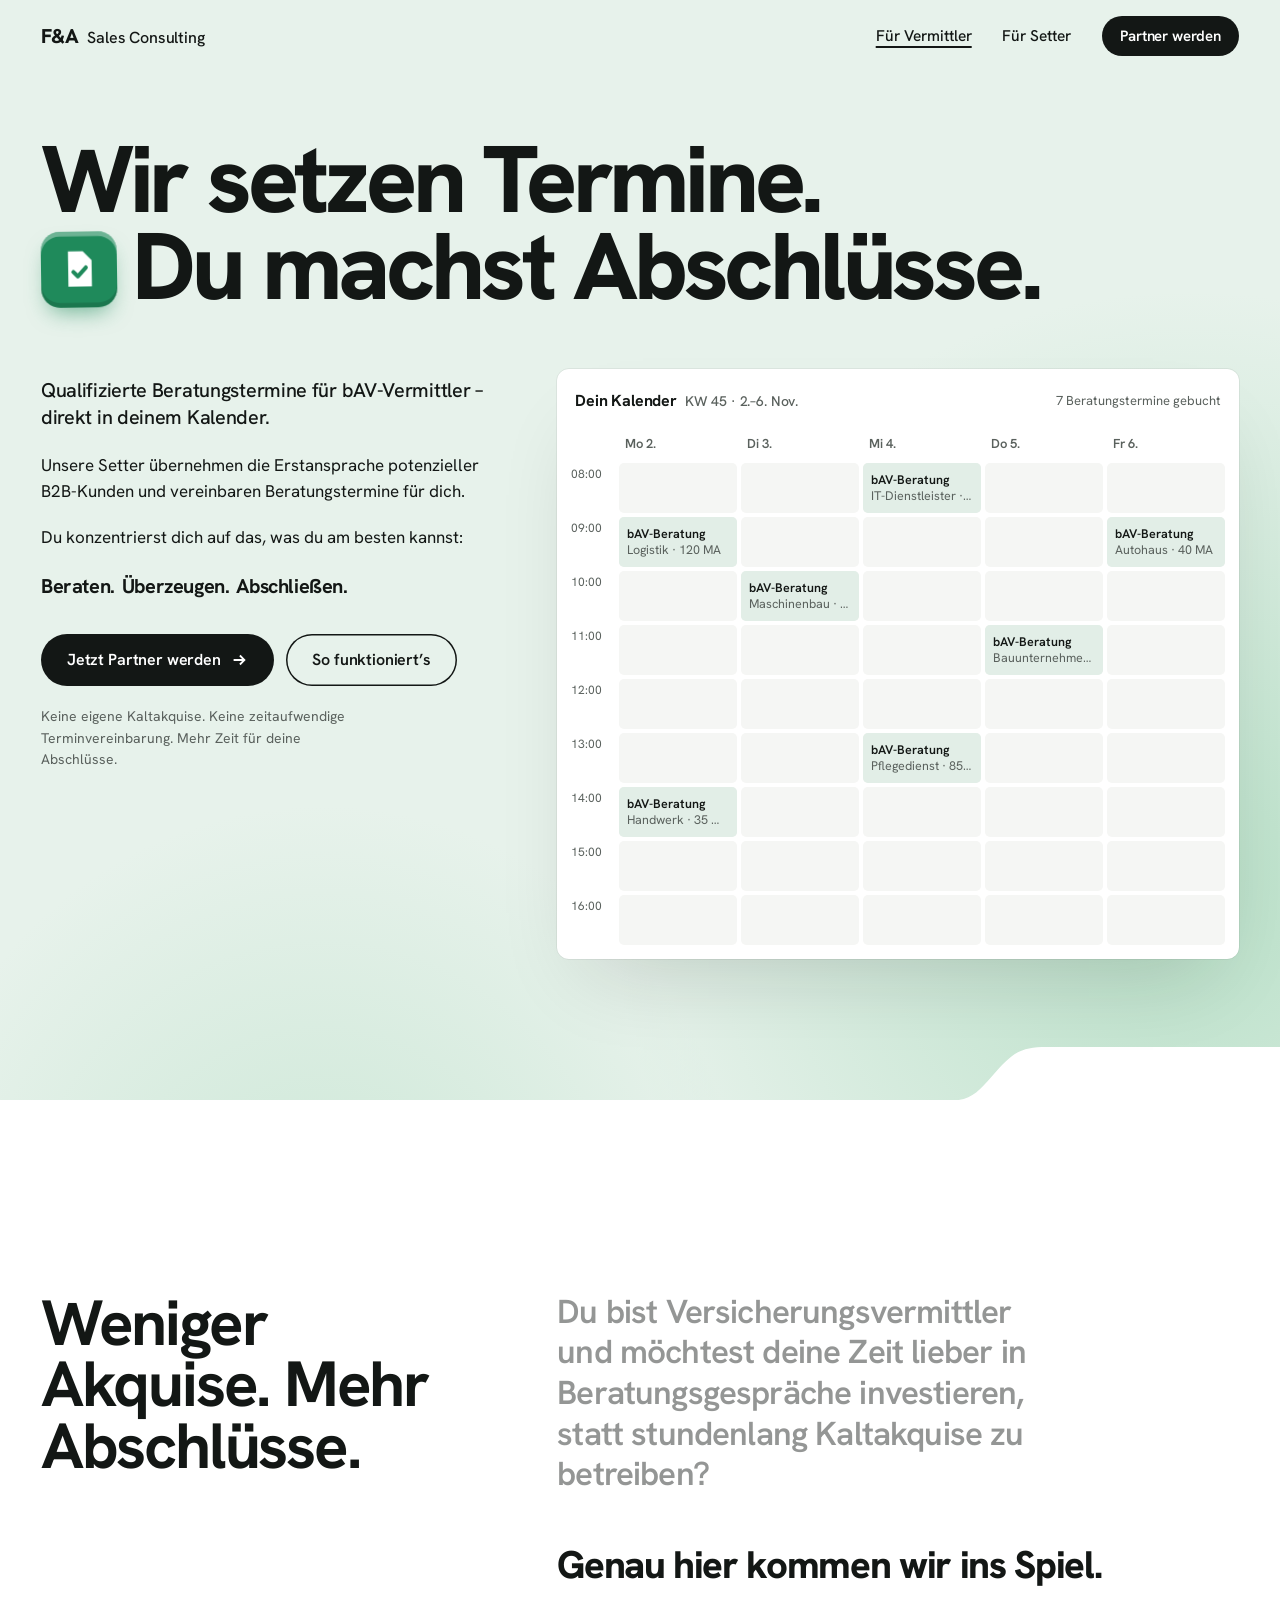
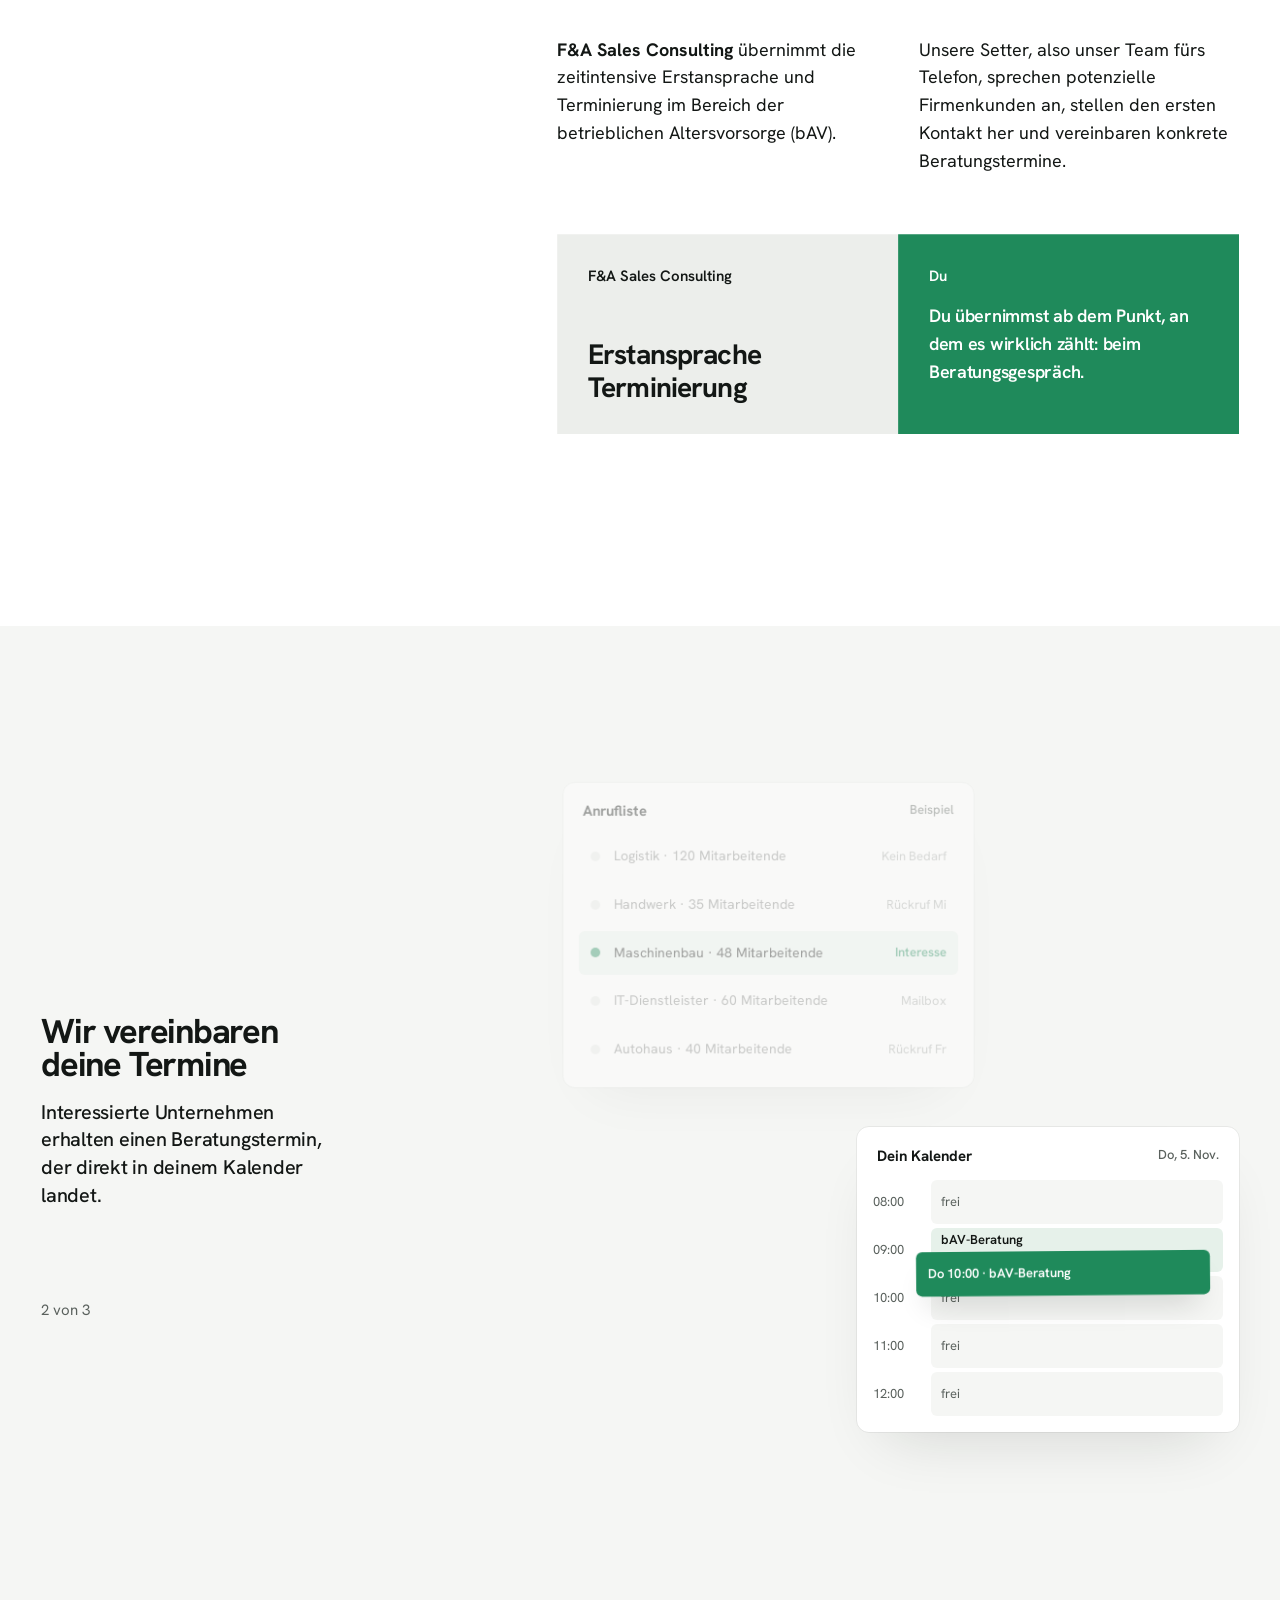
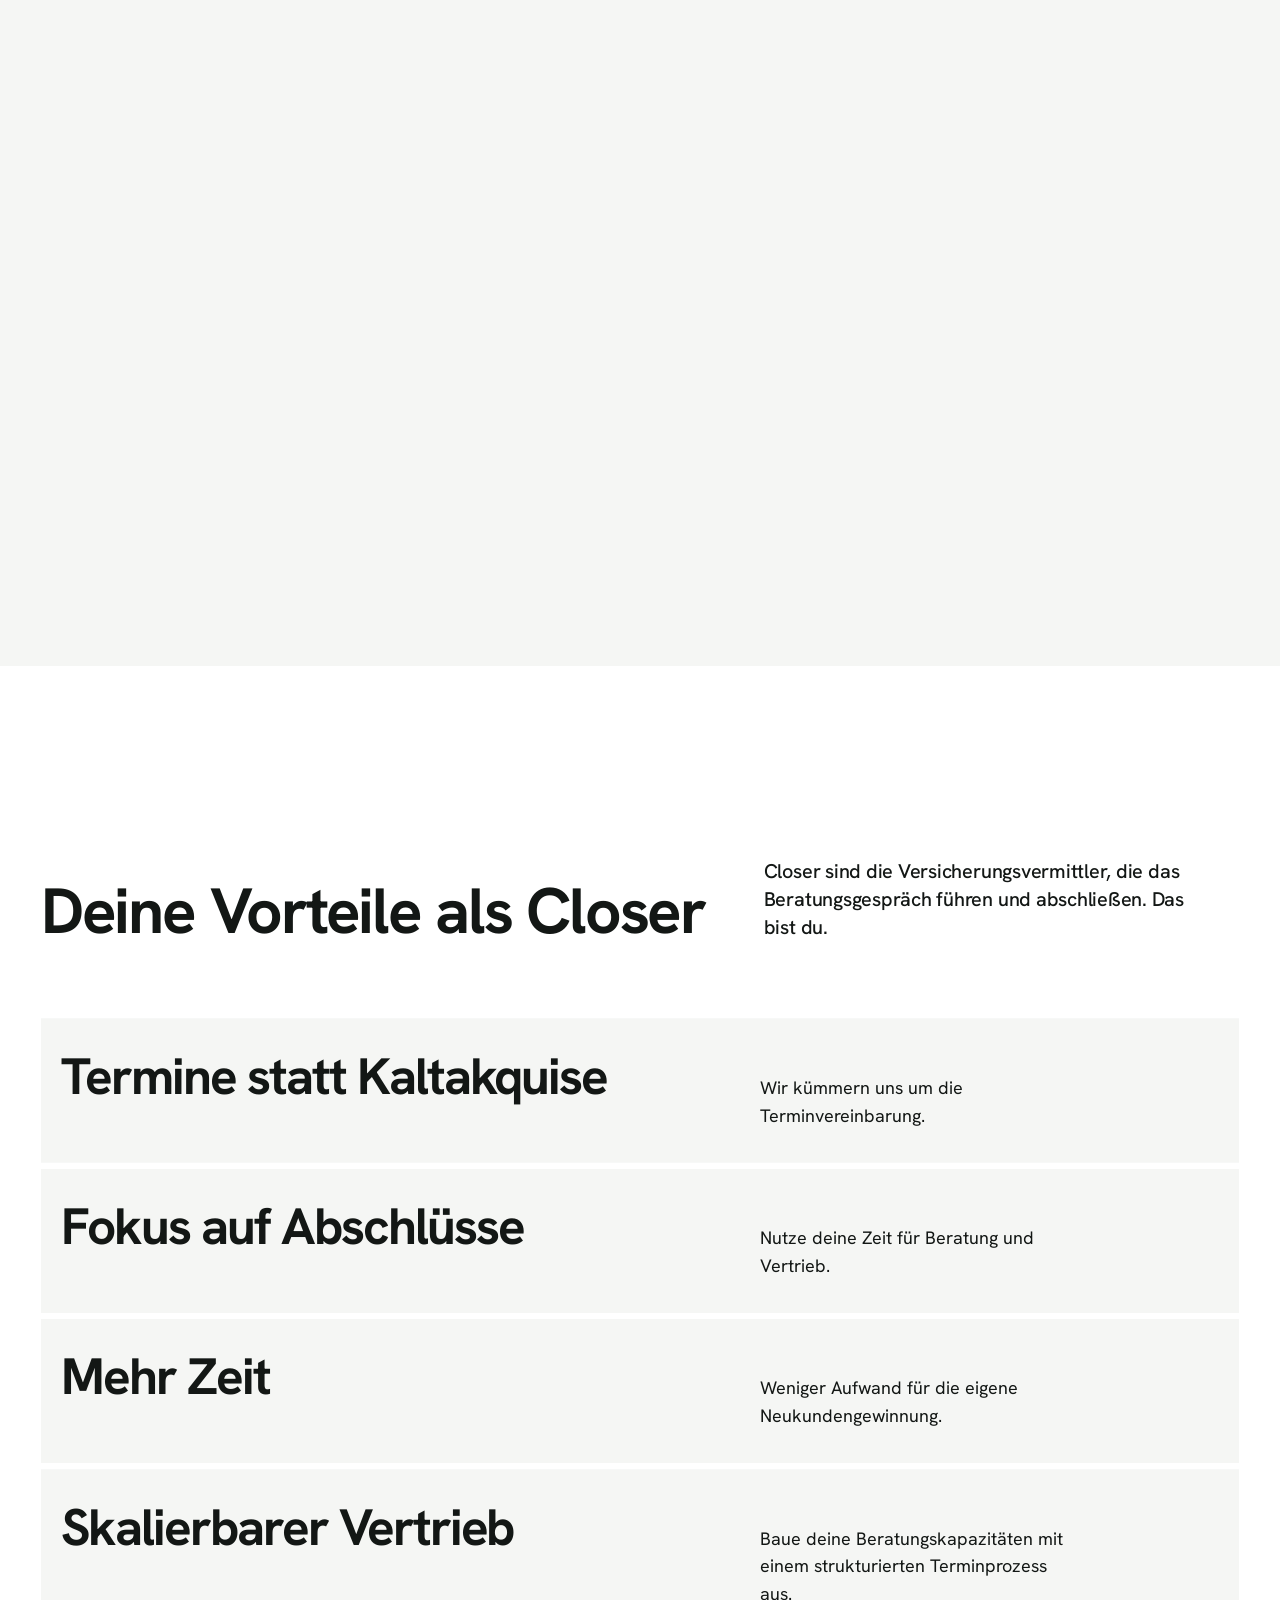
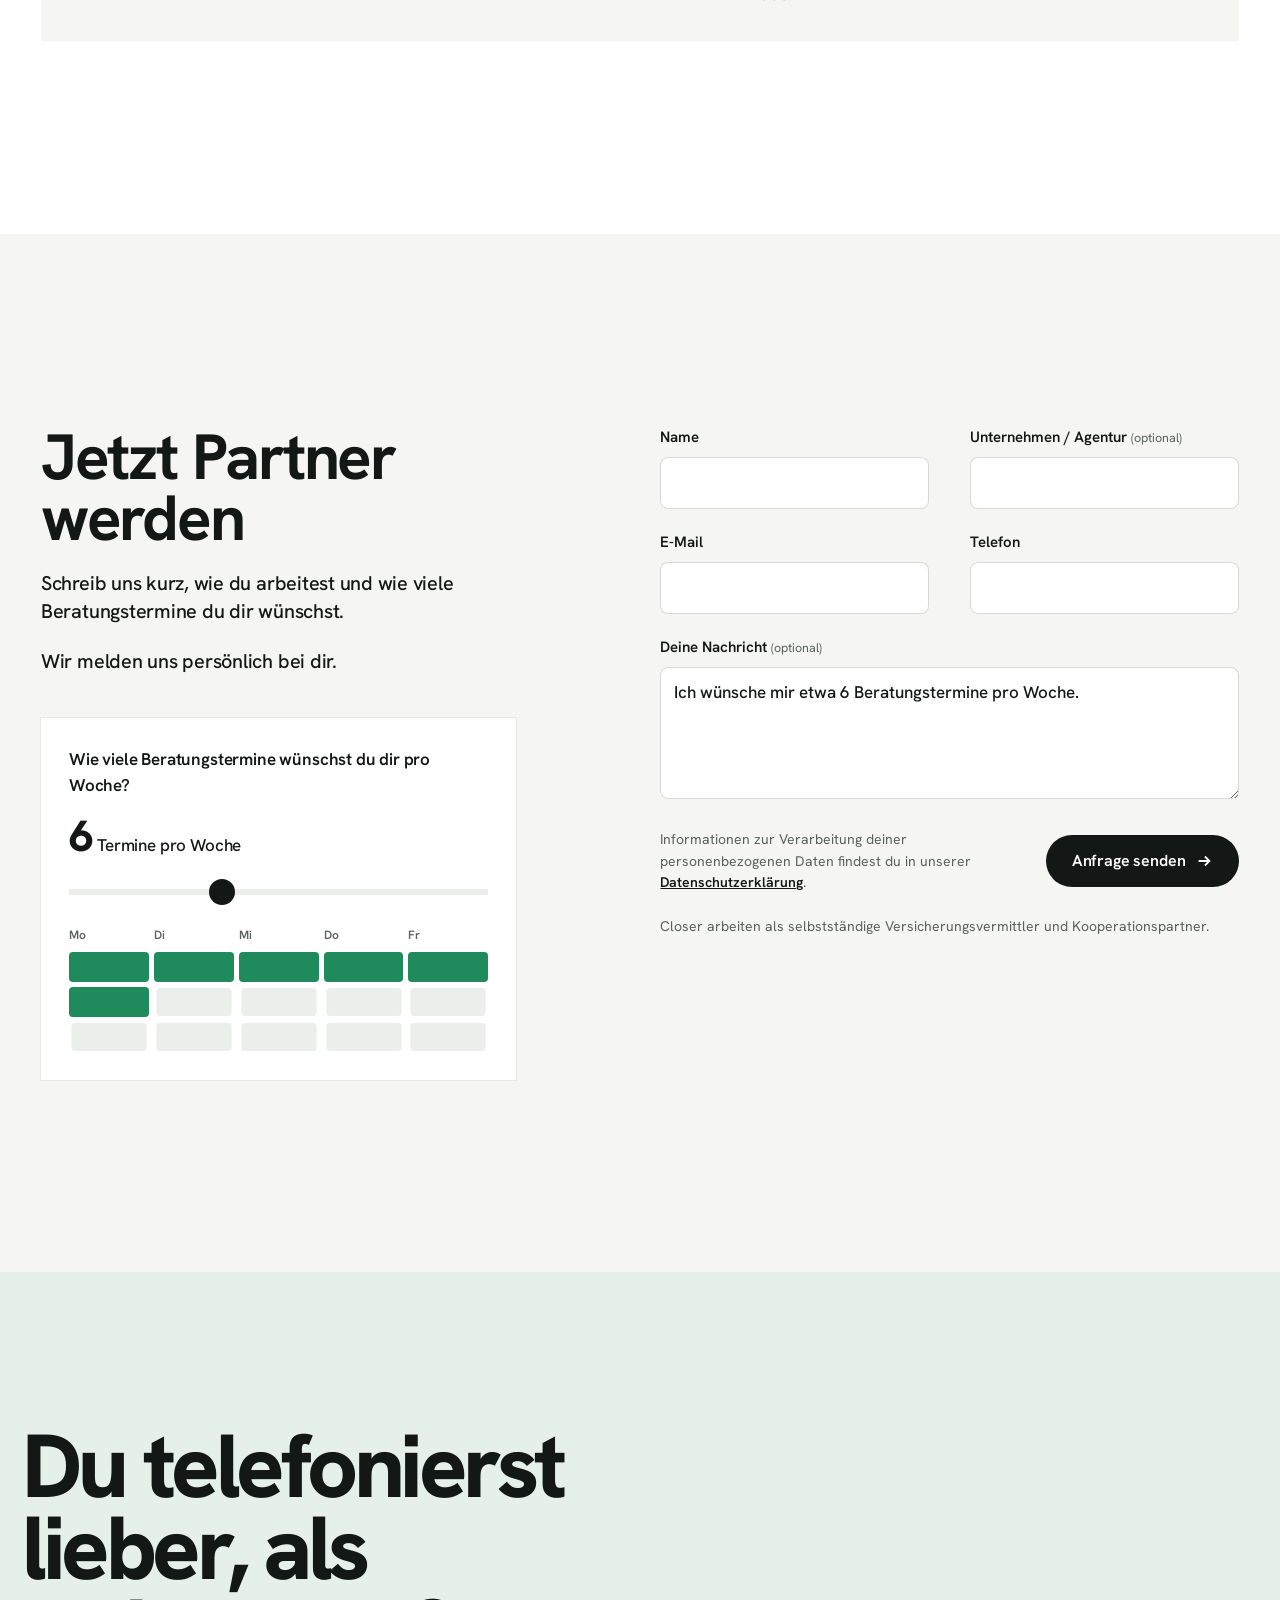
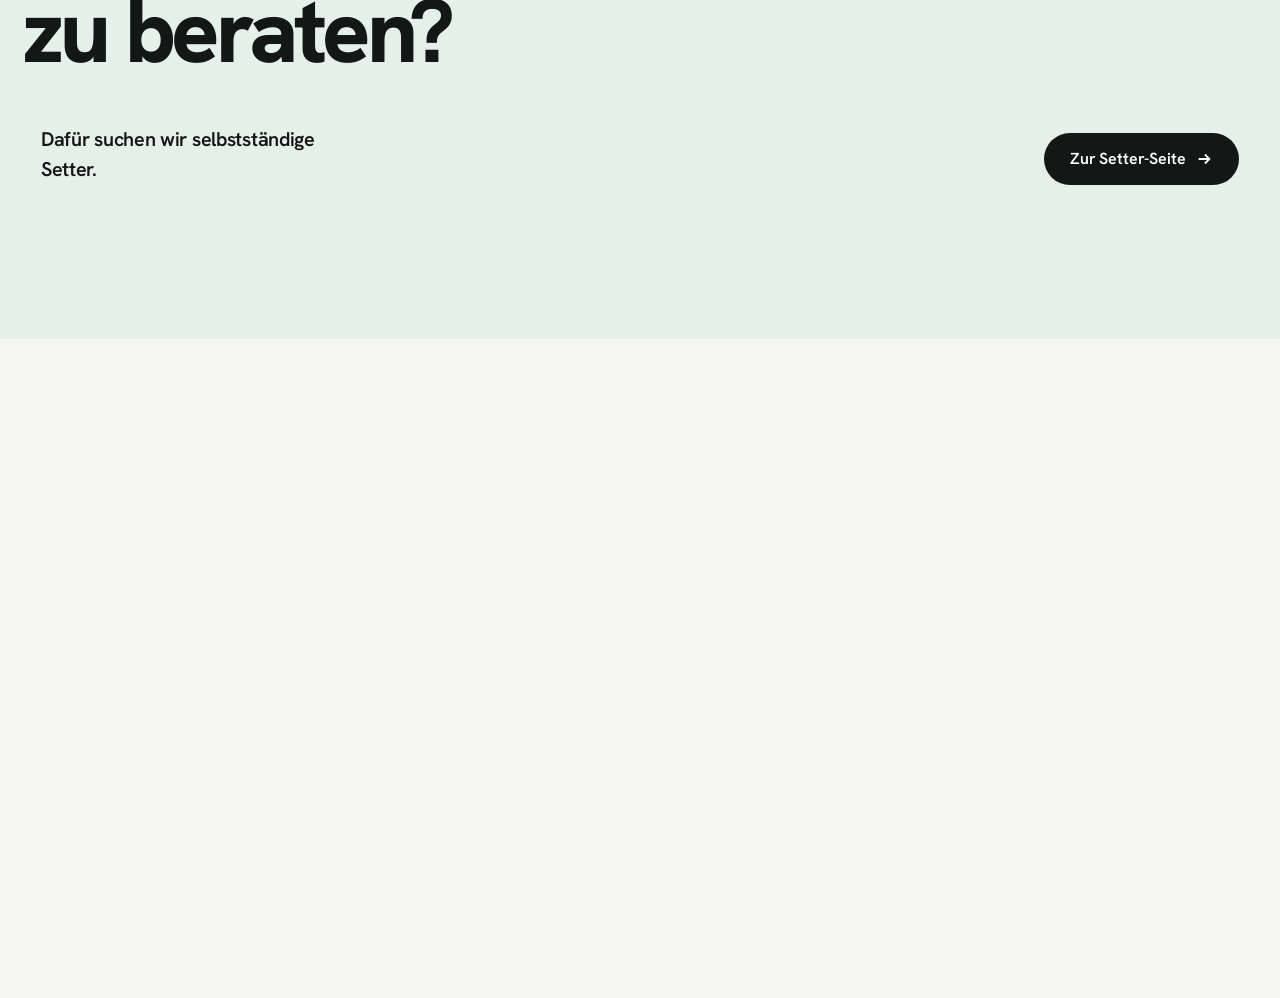
==== commit 505808b3: "Update manifest colors for improved aesthetics" ====
--- a/index.html
+++ b/index.html
@@ -2,16 +2,422 @@
 <html lang="de">
 <head>
 <meta charset="utf-8">
-<meta name="viewport" content="width=device-width,initial-scale=1,viewport-fit=cover">
-<meta name="theme-color" content="#06101a">
-<meta name="color-scheme" content="dark">
-<title>F&A Sales Consulting: Qualifizierte Beratungstermine für bAV-Vermittler</title>
-<meta name="description" content="Wir setzen Termine, du machst Abschlüsse: F&A Sales Consulting vereinbart qualifizierte Beratungstermine mit Firmenkunden für bAV-Vermittler.">
+<meta name="viewport" content="width=device-width, initial-scale=1, viewport-fit=cover">
+<title>F&amp;A Sales Consulting: Qualifizierte Beratungstermine für bAV-Vermittler</title>
+<meta name="claude:viewport-fit-sides" content="cover">
+<meta name="description" content="Qualifizierte Beratungstermine für bAV-Vermittler – direkt in deinem Kalender.">
+<link rel="stylesheet" href="css/fonts.css">
+<script>document.documentElement.classList.add('js')</script>
+<style>
+/* Layout: one 12-column grid, equal outer margins. Dark navy chapters (the brand's own #06101a world)
+   alternate with pale "paper" chapters as hard cuts. The broker's calendar is the one recurring picture:
+   it fills on the first screen, gets booked during the scroll scene, and is set by the visitor at the form. */
+:root{
+  color-scheme: light;
+  --navy:#f5f6f4;        /* page ground: soft white */
+  --navy-2:#ffffff;      /* raised surface */
+  --navy-3:#eceeeb;      /* cells, quiet fills */
+  --ink:#131715;         /* text */
+  --ink-soft:#5a615d;    /* secondary */
+  --gold:#1f8a5b;        /* the one accent: a booked appointment, a closed deal */
+  --gold-deep:#176b46;
+  --gold-ink:#ffffff;
+  --paper:#ffffff;       /* white chapter ground */
+  --paper-2:#eceeeb;
+  --paper-ink:#131715;
+  --paper-soft:#5a615d;
+  --line:#d6dad6;
+  --danger:#b3261e;
+  --danger-paper:#b3261e;
+  --t-beraten:#3b6fd4; --t-ueberzeugen:#d08a12; --t-abschluss:#1f8a5b;
+
+  --f:'Hanken Grotesk', 'Helvetica Neue', Helvetica, Arial, sans-serif;
+  --t-display:clamp(34px, 7.4vw, 128px);
+  --t-h2:clamp(34px, 5vw, 78px);
+  --t-h3:clamp(24px, 2.7vw, 42px);
+  --t-lead:clamp(19px, 1.55vw, 24px);
+  --t-body:17px;
+  --t-small:14px;
+
+  --gut:clamp(16px, 3.2vw, 48px);
+  --sec:clamp(112px, 15vw, 220px);
+  --bar-h:72px;
+
+  --ease-out:cubic-bezier(0.23, 1, 0.32, 1);
+  --ease-expo:cubic-bezier(0.16, 1, 0.3, 1);
+  --ease-in-out:cubic-bezier(0.77, 0, 0.175, 1);
+  --t-press:140ms; --t-hover:180ms; --t-ui:240ms;
+}
+*,*::before,*::after{box-sizing:border-box}
+html{-webkit-text-size-adjust:100%; scroll-behavior:smooth; scroll-padding-top:calc(var(--bar-h) + 12px)}
+@media (prefers-reduced-motion: reduce){html{scroll-behavior:auto}}
+body{margin:0; background:var(--navy); color:var(--ink); font-family:var(--f); font-size:var(--t-body); line-height:1.55; -webkit-font-smoothing:antialiased; -moz-osx-font-smoothing:grayscale}
+body::before{content:""; position:fixed; inset:0 0 auto; height:env(safe-area-inset-top,0px); z-index:60; background:var(--navy)}
+::selection{background:var(--gold); color:var(--gold-ink)}
+a{color:inherit}
+:focus-visible{outline:2px solid var(--gold); outline-offset:3px}
+.paper :focus-visible{outline-color:var(--paper-ink)}
+h1,h2,h3,p{margin:0}
+h1,h2,h3{font-weight:700; letter-spacing:-0.035em; line-height:.96; text-wrap:balance}
+.sr-only{position:absolute; width:1px; height:1px; overflow:hidden; clip:rect(0 0 0 0); white-space:nowrap}
+.wrap{padding-left:max(var(--gut), env(safe-area-inset-left,0px)); padding-right:max(var(--gut), env(safe-area-inset-right,0px)); max-width:1680px; margin-inline:auto}
+.skip{position:fixed; left:16px; top:-60px; z-index:100; background:var(--gold); color:var(--gold-ink); padding:10px 16px; font-weight:600; text-decoration:none; transition:top var(--t-ui) var(--ease-out)}
+.skip:focus{top:calc(12px + env(safe-area-inset-top,0px))}
+
+/* ---------- Buttons ---------- */
+.btn{--bg:var(--ink); --fg:#fff; display:inline-flex; align-items:center; gap:.6em; min-height:52px; padding:0 26px; background:var(--bg); color:var(--fg); font:600 16px/1 var(--f); letter-spacing:-0.01em; text-decoration:none; border:0; border-radius:999px; cursor:pointer; white-space:nowrap;
+  transition:transform var(--t-press) var(--ease-out), background-color var(--t-hover) ease, color var(--t-hover) ease}
+.btn:active{transform:scale(0.97)}
+.btn svg{width:18px; height:18px; transition:transform 320ms var(--ease-out)}
+.btn--ghost{--bg:transparent; --fg:var(--ink); box-shadow:inset 0 0 0 1.5px var(--ink)}
+.btn--sm{min-height:40px; padding:0 18px; font-size:15px}
+.btn--dark{--bg:var(--ink); --fg:#fff}
+@media (hover:hover) and (pointer:fine){
+  .btn:hover{--bg:#2c332f}
+  .btn:hover svg{transform:translateX(4px)}
+  .btn--ghost:hover{--bg:var(--ink); --fg:#fff}
+  .btn--dark:hover{--bg:#2c332f}
+}
+
+/* ---------- Bar ---------- */
+.bar{position:fixed; inset:0 0 auto; z-index:50; padding-top:env(safe-area-inset-top,0px); color:var(--ink); transition:background-color 300ms ease, color 300ms ease}
+.bar.is-solid,.bar.is-light{background:rgba(255,255,255,.96); box-shadow:0 1px 0 var(--line)}
+.bar__in{display:flex; align-items:center; justify-content:space-between; gap:16px; height:var(--bar-h)}
+.mark{display:flex; align-items:baseline; gap:.45em; text-decoration:none; font-weight:800; font-size:20px; letter-spacing:-0.03em; white-space:nowrap}
+.mark span{font-weight:500; letter-spacing:-0.01em; font-size:16px}
+.nav{display:flex; align-items:center; gap:clamp(16px, 2.4vw, 36px)}
+.nav a:not(.btn){font-size:15.5px; font-weight:500; text-decoration:underline; text-decoration-color:transparent; text-underline-offset:.3em; text-decoration-thickness:2px; transition:text-decoration-color var(--t-hover) ease}
+.nav a[aria-current]{text-decoration-color:var(--ink)}
+@media (hover:hover) and (pointer:fine){.nav a:not(.btn):hover{text-decoration-color:currentColor}}
+.menu-btn{display:none; min-height:40px; padding:0 4px; background:none; border:0; color:inherit; font:600 16px var(--f); cursor:pointer}
+
+.menu{position:fixed; inset:0; z-index:70; background:var(--navy); color:var(--ink); padding-top:env(safe-area-inset-top,0px); padding-bottom:env(safe-area-inset-bottom,0px); display:flex; flex-direction:column; opacity:0; transform:scale(.98) translateY(-8px); transform-origin:top right; transition:opacity var(--t-ui) var(--ease-out), transform var(--t-ui) var(--ease-out)}
+.menu[hidden]{display:none}
+.menu.is-open{opacity:1; transform:none}
+.menu__top{display:flex; justify-content:space-between; align-items:center; height:var(--bar-h)}
+.menu__links{display:flex; flex-direction:column; gap:6px; margin-top:7vh}
+.menu__links a{font-size:clamp(36px, 11vw, 64px); font-weight:700; letter-spacing:-0.04em; line-height:1.08; text-decoration:none; opacity:0; transform:translateY(14px); transition:opacity 360ms var(--ease-out), transform 420ms var(--ease-out); transition-delay:calc(60ms + var(--i) * 55ms)}
+.menu.is-open .menu__links a{opacity:1; transform:none}
+.menu__foot{margin-top:auto; padding-block:32px; display:flex; gap:24px; color:var(--ink-soft)}
+.menu__foot a{text-decoration:none}
+
+/* ---------- Hero ---------- */
+.hero{position:relative; isolation:isolate; padding-top:calc(var(--bar-h) + env(safe-area-inset-top,0px) + clamp(28px, 5vw, 72px)); padding-bottom:clamp(96px, 11vw, 170px); overflow:clip; --base:#e9eff7; --glow:#c9d8f3}
+.hero__bg{position:absolute; inset:-6%; z-index:-1; background:radial-gradient(52% 62% at 86% 76%, var(--glow), transparent 72%), radial-gradient(40% 50% at 30% 105%, color-mix(in oklab, var(--glow) 60%, transparent), transparent 70%), var(--base); will-change:transform}
+.hero__notch{position:absolute; left:0; right:0; bottom:-1px; width:100%; height:clamp(28px, 4.3vw, 62px); z-index:0; display:block}
+.hero__notch path{fill:var(--paper)}
+.hero__grid{display:grid; grid-template-columns:repeat(12, minmax(0,1fr)); column-gap:var(--gut); row-gap:clamp(32px, 4vw, 64px); align-items:start}
+.hero__title{grid-column:1 / -1; font-size:var(--t-display); font-weight:800; letter-spacing:-0.045em; line-height:.92; will-change:transform}
+.lines .line{display:block; overflow:clip; padding-bottom:.08em; margin-bottom:-.08em}
+.lines [data-line]{display:block}
+.slotline{display:block; position:relative; white-space:nowrap}
+.hslot{display:inline-grid; vertical-align:top}
+.hslot__w{grid-area:1/1; display:inline-flex; align-items:center; gap:.16em; padding-bottom:.08em; will-change:transform, opacity, filter}
+html:not(.js) .hslot__w:not(.is-rest){opacity:0}
+.js .hslot__w{opacity:0}
+.js .hslot__w.is-rest{opacity:1}
+.ico{position:relative; width:.8em; height:.8em; flex:none; border-radius:.2em; background:var(--tint); display:grid; place-items:center; isolation:isolate; box-shadow:inset 0 -.05em 0 rgba(0,0,0,.14), inset 0 .05em 0 rgba(255,255,255,.35), 0 .12em .22em -.08em color-mix(in oklab, var(--tint) 60%, transparent); will-change:transform}
+.ico svg{width:62%; height:62%; display:block}
+.hslot__w:nth-child(1){--tint:var(--t-beraten)}
+.hslot__w:nth-child(2){--tint:var(--t-ueberzeugen)}
+.hslot__w:nth-child(3){--tint:var(--t-abschluss)}
+.hero__copy{grid-column:1 / span 5; display:flex; flex-direction:column; gap:20px; padding-top:8px; min-width:0}
+.lead{font-size:var(--t-lead); line-height:1.38; font-weight:500; letter-spacing:-0.015em}
+.hero__copy p:not(.lead){color:var(--ink)}
+.triad{display:flex; flex-wrap:wrap; gap:.35em; font-weight:700; font-size:20px; letter-spacing:-0.02em}
+.triad span{display:inline-block}
+.actions{display:flex; flex-wrap:wrap; gap:12px; margin-top:12px}
+.note{font-size:var(--t-small); color:var(--ink-soft) !important; max-width:42ch}
+.hero__cal{grid-column:6 / -1; margin:0; min-width:0; perspective:1400px}
+
+/* Calendar fragment (data-ui = a piece of real interface) */
+.cal{background:var(--navy-2); border-radius:12px; outline:1px solid rgba(19,23,21,.06); padding:14px; transform-style:preserve-3d; will-change:transform; box-shadow:0 40px 80px -30px rgba(19,23,21,.16)}
+.cal__head{display:flex; justify-content:space-between; align-items:center; gap:12px; padding:4px 4px 14px}
+.cal__title{font-weight:700; font-size:16px; letter-spacing:-0.01em}
+.cal__title small{font-weight:500; color:var(--ink-soft); font-size:14px; margin-left:8px}
+.cal__toast{position:relative; height:28px; min-width:0; flex:1; display:flex; justify-content:flex-end; overflow:hidden; font-size:13px; color:var(--ink-soft)}
+.cal__toast span{position:absolute; right:0; top:50%; white-space:nowrap; transform:translateY(-50%); transition:opacity 320ms ease, transform 420ms var(--ease-out)}
+.cal__toast span.out{opacity:0; transform:translateY(-130%)}
+.cal__toast span.pre{opacity:0; transform:translateY(40%)}
+.cal__toast b{color:var(--gold); font-weight:600}
+.cal__grid{display:grid; grid-template-columns:44px repeat(5, minmax(0,1fr)); grid-template-rows:30px repeat(9, 50px); gap:4px; position:relative}
+.cal__day{font-size:13px; font-weight:600; color:var(--ink-soft); padding-left:6px; align-self:center; white-space:nowrap}
+.cal__time{font-size:12px; color:var(--ink-soft); font-variant-numeric:tabular-nums; padding-top:2px}
+.cal__cell{background:var(--navy); border-radius:5px}
+.appt{position:relative; z-index:1; border-radius:5px; background:#2a3a3c; background:color-mix(in oklab, var(--gold) 14%, #fff); color:var(--ink); padding:6px 8px; font-size:12.5px; line-height:1.25; overflow:hidden; display:flex; flex-direction:column; justify-content:center; min-width:0;
+  transition:background-color 900ms ease, color 900ms ease, opacity 400ms ease, transform 400ms var(--ease-out)}
+.appt b{font-weight:600; white-space:nowrap; overflow:hidden; text-overflow:ellipsis}
+.appt span{color:var(--ink-soft); white-space:nowrap; overflow:hidden; text-overflow:ellipsis; transition:color 900ms ease}
+.appt.is-new{background:var(--gold); color:var(--gold-ink)}
+.appt.is-new span{color:rgba(255,255,255,.85)}
+.appt.is-gone{opacity:0; transform:scale(.96)}
+@media (prefers-reduced-motion: no-preference){
+  .js .appt.enter{animation:appt-in 620ms var(--ease-out) both; animation-delay:var(--d,0ms)}
+  @keyframes appt-in{from{opacity:0; transform:translateY(-10px) scale(.96); clip-path:inset(0 0 100% 0)} to{opacity:1; transform:none; clip-path:inset(0)}}
+}
+
+/* Load sequence: headline lines rise, copy and calendar arrive, settled by ~1.2s */
+@media (prefers-reduced-motion: no-preference){
+  .js .hero [data-line]{transform:translateY(105%); animation:line-up 900ms var(--ease-expo) forwards; animation-delay:calc(100ms + var(--i) * 110ms)}
+  .js .hero [data-load]{opacity:0; transform:translateY(14px); animation:rise 600ms var(--ease-out) forwards; animation-delay:var(--d)}
+  .js .hero__cal{opacity:0; transform:translateY(28px); animation:rise 1000ms var(--ease-expo) 260ms forwards}
+  @keyframes line-up{to{transform:none}}
+  @keyframes rise{to{opacity:1; transform:none}}
+}
+
+/* ---------- Section frame ---------- */
+.sec{padding-block:var(--sec); position:relative}
+.paper{background:var(--paper); color:var(--paper-ink)}
+.h2{font-size:var(--t-h2)}
+.sub{font-size:var(--t-lead); line-height:1.4; font-weight:500; letter-spacing:-0.012em; max-width:40ch}
+
+/* Rising lines for section headings */
+[data-lines] .line{display:block; overflow:clip; padding-bottom:.1em; margin-bottom:-.1em}
+[data-lines] .line > span{display:block}
+@media (prefers-reduced-motion: no-preference){
+  .is-split .line > span{transform:translateY(110%)}
+  .is-split.is-in .line > span{transform:none; transition:transform 900ms var(--ease-expo) calc(var(--i) * 90ms)}
+}
+/* Reveal once, below the fold only */
+@media (prefers-reduced-motion: no-preference){
+  .js [data-reveal]{opacity:0; transform:translateY(24px); transition:opacity 700ms var(--ease-out), transform 900ms var(--ease-expo); transition-delay:calc(var(--i,0) * 75ms)}
+  .js [data-reveal].is-in{opacity:1; transform:none}
+}
+
+/* ---------- Weniger Akquise ---------- */
+.why__grid{display:grid; grid-template-columns:repeat(12, minmax(0,1fr)); column-gap:var(--gut); row-gap:48px}
+.why__head{grid-column:1 / span 5; align-self:start; position:sticky; top:calc(var(--bar-h) + 40px)}
+.why__body{grid-column:6 / -1; display:flex; flex-direction:column; gap:clamp(36px, 4vw, 56px); min-width:0}
+.statement{font-size:clamp(26px, 2.6vw, 36px); line-height:1.22; font-weight:600; letter-spacing:-0.025em; max-width:26ch}
+.statement span{transition:opacity 120ms linear}
+.cue{font-size:clamp(28px, 3vw, 44px); font-weight:800; letter-spacing:-0.035em; line-height:1}
+.why__text{display:grid; grid-template-columns:1fr 1fr; gap:24px var(--gut); font-size:18px; line-height:1.55}
+.why__text p{max-width:38ch}
+.why__text strong{font-weight:700}
+
+/* The handover: our part, your part */
+.handover{display:grid; grid-template-columns:repeat(2, minmax(0,1fr)); margin-top:8px}
+.handover__part{padding:clamp(20px, 2.4vw, 32px); display:flex; flex-direction:column; gap:14px; min-height:200px; min-width:0}
+.handover__part:first-child{background:var(--navy-3); color:var(--ink)}
+.handover__part:last-child{background:var(--gold); color:var(--gold-ink)}
+.handover__who{font-size:15px; font-weight:600}
+.handover__steps{display:flex; flex-direction:column; gap:2px; font-size:clamp(22px, 2.2vw, 32px); font-weight:700; letter-spacing:-0.03em; line-height:1.1; margin-top:auto}
+.handover__cap{font-size:18px; font-weight:600; letter-spacing:-0.015em; max-width:34ch}
+@media (prefers-reduced-motion: no-preference){
+  .js .handover__part:first-child{clip-path:inset(0 100% 0 0); transition:clip-path 1100ms var(--ease-in-out)}
+  .js .handover__part:last-child{clip-path:inset(0 0 0 100%); transition:clip-path 1100ms var(--ease-in-out) 380ms}
+  .js .handover.is-in .handover__part{clip-path:inset(0)}
+}
+
+/* ---------- Ablauf: held scene ---------- */
+.flow{position:relative}
+.flow__intro{padding-top:var(--sec)}
+.flow__stage{display:grid; grid-template-columns:repeat(12, minmax(0,1fr)); column-gap:var(--gut); padding-block:64px var(--sec)}
+.flow__text{grid-column:1 / span 5; position:relative; display:flex; flex-direction:column; gap:48px}
+.panel{display:flex; flex-direction:column; gap:18px; max-width:30ch}
+.panel h3{font-size:var(--t-h3)}
+.panel p{font-size:var(--t-lead); line-height:1.4; font-weight:500; letter-spacing:-0.012em}
+.flow__count{font-size:15px; color:var(--ink-soft); font-variant-numeric:tabular-nums; display:none}
+.flow__visual{grid-column:6 / -1; position:relative; height:min(640px, 72vh); min-width:0}
+.scene .flow{height:360svh}
+.scene .flow__pin{position:sticky; top:0; height:100svh; display:flex; flex-direction:column; justify-content:center; padding-top:var(--bar-h)}
+.scene .flow__pin > .wrap{width:100%}
+.scene .flow__stage{padding-block:24px; align-items:center}
+.scene .flow__text{display:block; height:min(420px, 60vh)}
+.scene .panel{position:absolute; inset:0; justify-content:center; opacity:0; will-change:opacity, transform}
+.scene .flow__count{display:block; position:absolute; bottom:0; left:0}
+.flow__intro .h2{max-width:14ch}
+
+.calls,.day{position:absolute; background:var(--navy-2); border-radius:12px; outline:1px solid rgba(19,23,21,.06); padding:16px; box-shadow:0 30px 60px -30px rgba(19,23,21,.16)}
+.calls{left:0; top:0; width:62%; will-change:opacity, transform}
+.day{right:0; bottom:0; width:56%; will-change:opacity, transform}
+.ui-head{display:flex; justify-content:space-between; gap:12px; font-size:15px; font-weight:700; padding:2px 4px 12px}
+.ui-head small{font-weight:500; color:var(--ink-soft); font-size:13px}
+.call{display:grid; grid-template-columns:14px minmax(0,1fr) auto; align-items:center; gap:10px; padding:12px; border-radius:6px; font-size:14px; transition:background-color 300ms ease, opacity 300ms ease}
+.call + .call{margin-top:4px}
+.call__dot{width:10px; height:10px; border-radius:50%; background:var(--line)}
+.call__name{white-space:nowrap; overflow:hidden; text-overflow:ellipsis}
+.call__state{font-size:13px; color:var(--ink-soft); white-space:nowrap; font-variant-numeric:tabular-nums}
+.call[data-s="dial"] .call__dot{background:var(--gold); animation:ring 900ms ease-in-out infinite}
+.call[data-s="dial"] .call__state{color:var(--gold)}
+.call[data-s="done"]{opacity:.55}
+.call[data-s="hot"]{background:color-mix(in oklab, var(--gold) 10%, #fff)}
+.call[data-s="hot"] .call__dot{background:var(--gold)}
+.call[data-s="hot"] .call__state{color:var(--gold); font-weight:600}
+@keyframes ring{50%{transform:scale(1.5); opacity:.5}}
+@media (prefers-reduced-motion: reduce){.call[data-s="dial"] .call__dot{animation:none}}
+.slot{display:grid; grid-template-columns:48px minmax(0,1fr); gap:10px; align-items:center; font-size:13px}
+.slot + .slot{margin-top:4px}
+.slot time{color:var(--ink-soft); font-variant-numeric:tabular-nums}
+.slot__box{height:44px; border-radius:6px; background:var(--navy); display:flex; flex-direction:column; justify-content:center; padding:0 10px; min-width:0; color:var(--ink-soft); transition:background-color 300ms ease, color 300ms ease}
+.slot__box b{font-weight:600; color:var(--ink)}
+.slot__box.busy{background:color-mix(in oklab, var(--gold) 12%, #fff)}
+.slot__box.target.booked{background:var(--gold); color:rgba(255,255,255,.85)}
+.slot__box.target.booked b{color:var(--gold-ink)}
+.token{position:absolute; z-index:3; left:0; top:0; height:44px; border-radius:6px; background:var(--gold); color:var(--gold-ink); font-size:13px; font-weight:600; display:flex; align-items:center; padding:0 12px; white-space:nowrap; overflow:hidden; opacity:0; pointer-events:none; box-shadow:0 18px 30px -12px rgba(19,23,21,.2); will-change:transform, opacity}
+.meet{position:absolute; z-index:4; left:50%; top:50%; width:min(380px, 86%); background:#fff; color:var(--ink); outline:1px solid rgba(19,23,21,.08); border-radius:12px; padding:22px; transform:translate(-50%,-50%); box-shadow:0 40px 80px -24px rgba(19,23,21,.22); will-change:transform, opacity}
+.meet__k{font-size:13px; font-weight:600; color:var(--paper-soft)}
+.meet h4{margin:6px 0 4px; font-size:24px; letter-spacing:-0.03em; line-height:1.05}
+.meet__who{font-size:14px; color:var(--paper-soft)}
+.meet ul{list-style:none; margin:18px 0 0; padding:0; display:flex; flex-direction:column; gap:8px}
+.meet li{display:flex; align-items:center; gap:10px; font-size:15px; font-weight:500}
+.tick{width:22px; height:22px; border-radius:50%; background:var(--paper-2); display:grid; place-items:center; flex:none; transition:background-color 240ms ease}
+.tick svg{width:12px; height:12px; stroke:var(--gold-ink); stroke-width:2.4; fill:none; stroke-dasharray:20; stroke-dashoffset:20; transition:stroke-dashoffset 380ms var(--ease-out)}
+.meet li.on .tick{background:var(--gold)}
+.meet li.on .tick svg{stroke-dashoffset:0}
+.meet__status{margin-top:18px; display:inline-flex; align-items:center; height:34px; padding:0 14px; border-radius:999px; background:var(--navy-3); color:var(--ink); font-size:14px; font-weight:600; transition:background-color 300ms ease, color 300ms ease}
+.meet__status.done{background:var(--gold); color:var(--gold-ink)}
+
+/* ---------- Vorteile ---------- */
+.perks__top{display:grid; grid-template-columns:repeat(12, minmax(0,1fr)); column-gap:var(--gut); row-gap:28px; align-items:end; margin-bottom:clamp(48px, 6vw, 96px)}
+.perks__top .h2{grid-column:1 / span 7}
+.perks__top .sub{grid-column:8 / -1}
+.perks{list-style:none; margin:0; padding:0; display:flex; flex-direction:column; gap:6px}
+.perk{position:relative; display:grid; grid-template-columns:repeat(12, minmax(0,1fr)); column-gap:var(--gut); align-items:baseline; padding:clamp(22px, 2.6vw, 40px) clamp(12px, 1.6vw, 24px); isolation:isolate}
+.perk::before{content:""; position:absolute; inset:0; z-index:-1; background:var(--navy); transition:clip-path 520ms var(--ease-out); clip-path:inset(0 0 0 0)}
+.perk h3{grid-column:1 / span 7; font-size:clamp(28px, 4vw, 64px); letter-spacing:-0.04em; transition:transform 420ms var(--ease-out)}
+.perk p{grid-column:8 / -1; font-size:18px; max-width:32ch}
+.perk__mark{position:absolute; right:clamp(12px, 1.6vw, 24px); top:50%; width:14px; height:14px; background:var(--gold); transform:translateY(-50%) scale(0); transition:transform 320ms var(--ease-out)}
+@media (hover:hover) and (pointer:fine){
+  .perk::before{clip-path:inset(0 0 0 0)}
+  .perks:hover .perk::before{clip-path:inset(0 100% 0 0)}
+  .perks:hover .perk:hover::before{clip-path:inset(0 0 0 0)}
+  .perk:hover h3{transform:translateX(10px)}
+  .perk:hover .perk__mark{transform:translateY(-50%) scale(1)}
+}
+
+/* ---------- Partner ---------- */
+.partner__grid{display:grid; grid-template-columns:repeat(12, minmax(0,1fr)); column-gap:var(--gut); row-gap:56px}
+.partner__left{grid-column:1 / span 5; display:flex; flex-direction:column; gap:22px; min-width:0}
+.partner__left .sub{color:var(--paper-ink)}
+.wish{margin-top:20px; background:#fff; outline:1px solid rgba(19,23,21,.06); padding:clamp(20px, 2.4vw, 28px); display:flex; flex-direction:column; gap:16px}
+.wish label{font-weight:600; font-size:17px; letter-spacing:-0.01em}
+.wish output{font-size:clamp(30px, 3.4vw, 46px); font-weight:800; letter-spacing:-0.04em; line-height:1; font-variant-numeric:tabular-nums}
+.wish output small{font-size:17px; font-weight:500; letter-spacing:-0.01em; margin-left:.35em}
+.wish__week{display:grid; grid-template-columns:repeat(5, minmax(0,1fr)); gap:5px}
+.wish__day{font-size:12px; font-weight:600; color:var(--paper-soft); padding-bottom:2px}
+.wish__cell{height:30px; border-radius:4px; background:var(--navy-3); transition:background-color 260ms ease, transform 320ms var(--ease-out); transition-delay:var(--dl,0ms)}
+.wish__cell.on{background:var(--gold); transform:scale(1)}
+@media (prefers-reduced-motion: no-preference){.wish__cell:not(.on){transform:scale(.94)}}
+input[type=range]{-webkit-appearance:none; appearance:none; width:100%; height:36px; background:transparent; margin:0; cursor:pointer}
+input[type=range]::-webkit-slider-runnable-track{height:6px; background:var(--navy-3)}
+input[type=range]::-moz-range-track{height:6px; background:var(--navy-3)}
+input[type=range]::-webkit-slider-thumb{-webkit-appearance:none; width:26px; height:26px; margin-top:-10px; background:var(--ink); border:0; border-radius:50%; transition:transform var(--t-press) var(--ease-out)}
+input[type=range]::-moz-range-thumb{width:26px; height:26px; background:var(--ink); border:0; border-radius:50%}
+input[type=range]:active::-webkit-slider-thumb{transform:scale(1.12)}
+
+.form{grid-column:7 / -1; display:grid; grid-template-columns:1fr 1fr; gap:22px var(--gut); align-content:start; min-width:0}
+.field{display:flex; flex-direction:column; gap:8px; min-width:0}
+.field--full{grid-column:1 / -1}
+.field label{font-size:15px; font-weight:600}
+.field label small{font-weight:400; color:var(--paper-soft)}
+.field input,.field textarea{font:500 17px/1.4 var(--f); color:var(--paper-ink); background:#fff; border:0; box-shadow:inset 0 0 0 1px var(--line); border-radius:8px; padding:14px 14px; width:100%; transition:border-color var(--t-hover) ease, background-color var(--t-hover) ease}
+.field textarea{min-height:132px; resize:vertical}
+.field input:focus,.field textarea:focus{outline:none; box-shadow:inset 0 0 0 1.5px var(--ink)}
+.field input:focus-visible,.field textarea:focus-visible{outline:2px solid var(--paper-ink); outline-offset:2px}
+.field.bad input{box-shadow:inset 0 0 0 1.5px var(--danger-paper)}
+.err{font-size:14px; color:var(--danger-paper); font-weight:500}
+.field:not(.bad) .err{display:none}
+.field.bad .err{display:block}
+.form__foot{grid-column:1 / -1; display:flex; flex-wrap:wrap; align-items:center; justify-content:space-between; gap:20px; margin-top:8px}
+.privacy{font-size:14px; color:var(--paper-soft); max-width:44ch}
+.privacy a{color:var(--paper-ink); font-weight:600}
+.form .btn{--bg:var(--paper-ink); --fg:var(--paper)}
+@media (hover:hover) and (pointer:fine){.form .btn:hover{--bg:#2c332f}}
+.form .btn[aria-busy="true"]{opacity:.7; pointer-events:none}
+.form__legal{grid-column:1 / -1; font-size:14px; color:var(--paper-soft)}
+.thanks{grid-column:7 / -1; align-self:start; background:#fff; color:var(--ink); outline:1px solid rgba(19,23,21,.08); padding:clamp(28px, 3vw, 44px); display:flex; flex-direction:column; gap:14px}
+.thanks h3{font-size:var(--t-h3)}
+.thanks p{color:var(--ink-soft)}
+@media (prefers-reduced-motion: no-preference){.thanks{animation:rise 700ms var(--ease-expo) both}}
+
+/* ---------- Setter ---------- */
+.setter{background:#e4f0e9; color:var(--ink); overflow:clip; padding-block:clamp(96px, 12vw, 180px)}
+.setter__line{font-size:clamp(40px, 7vw, 124px); font-weight:800; letter-spacing:-0.05em; line-height:.92; max-width:15ch; will-change:transform}
+.setter__row{display:flex; flex-wrap:wrap; justify-content:space-between; align-items:flex-end; gap:24px; margin-top:clamp(36px, 4vw, 64px)}
+.setter__row p{font-size:var(--t-lead); font-weight:600; letter-spacing:-0.015em; max-width:28ch}
+
+/* ---------- Footer (curtain) ---------- */
+main{position:relative; z-index:1; background:var(--navy); overflow-x:clip}
+.foot{position:sticky; bottom:0; z-index:0; background:var(--navy-3); color:var(--ink); padding-top:clamp(72px, 9vw, 140px); padding-bottom:calc(28px + env(safe-area-inset-bottom,0px)); overflow:clip}
+.foot__top{display:grid; grid-template-columns:repeat(12, minmax(0,1fr)); column-gap:var(--gut); row-gap:40px; align-items:start}
+.foot__tag{grid-column:1 / span 6; font-size:clamp(30px, 3.6vw, 56px); font-weight:700; letter-spacing:-0.04em; line-height:1}
+.foot__col{display:flex; flex-direction:column; gap:10px; min-width:0}
+.foot__col:nth-of-type(2){grid-column:7 / span 3}
+.foot__col:nth-of-type(3){grid-column:10 / span 3}
+.foot__col h2{font-size:15px; font-weight:600; letter-spacing:0; color:var(--ink-soft); margin-bottom:4px}
+.foot__col a{font-size:18px; font-weight:500; white-space:nowrap; text-decoration:none; width:fit-content; background:linear-gradient(currentColor,currentColor) 0 100% / 0 2px no-repeat; transition:background-size 320ms var(--ease-out)}
+@media (hover:hover) and (pointer:fine){.foot__col a:hover{background-size:100% 2px}}
+.foot__word{display:block; white-space:nowrap; font-weight:800; letter-spacing:-0.055em; line-height:.8; margin-top:clamp(64px, 8vw, 120px); font-size:12vw; will-change:transform}
+.foot__word span{color:var(--gold)}
+.foot__bot{display:flex; flex-wrap:wrap; justify-content:space-between; gap:12px; margin-top:28px; font-size:14px; color:var(--ink-soft)}
+
+/* ---------- Responsive ---------- */
+@media (max-width: 1080px){
+  .hero__copy{grid-column:1 / -1; max-width:60ch}
+  .hero__cal{grid-column:1 / -1}
+  .why__head{grid-column:1 / -1; position:static}
+  .why__body{grid-column:1 / -1}
+  .flow__text{grid-column:1 / span 6}
+  .flow__visual{grid-column:7 / -1}
+  .partner__left,.form,.thanks{grid-column:1 / -1}
+  .perks__top .h2,.perks__top .sub{grid-column:1 / -1}
+}
+@media (max-width: 760px){
+  :root{--bar-h:64px; --t-display:clamp(30px, 8.2vw, 64px)}
+  .slotline{font-size:.86em}
+  .nav a:not(.btn){display:none}
+  .menu-btn{display:inline-flex; align-items:center}
+  .mark span{display:none}
+  .why__text{grid-template-columns:1fr}
+  .handover{grid-template-columns:1fr}
+  .handover__part{min-height:0}
+  .perk{grid-template-columns:1fr; row-gap:10px}
+  .perk h3,.perk p{grid-column:1 / -1}
+  .perk__mark{display:none}
+  .form{grid-template-columns:1fr}
+  .foot__tag,.foot__col:nth-of-type(2),.foot__col:nth-of-type(3){grid-column:1 / -1}
+  .cal{padding:10px}
+  .cal__grid{grid-template-columns:34px repeat(5, minmax(0,1fr)); grid-template-rows:26px repeat(9, 40px); gap:3px}
+  .appt{padding:4px 5px; font-size:11px}
+  .appt span{display:none}
+  .cal__toast{display:none}
+  /* scene on phones: text on top, one picture below */
+  .flow__stage{grid-template-columns:1fr; row-gap:28px}
+  .flow__text,.flow__visual{grid-column:1 / -1}
+  .flow__visual{height:auto; min-height:420px}
+  .scene .flow__text{height:236px}
+  .scene .panel h3{font-size:28px}
+  .foot{position:relative}
+  .scene .flow__visual{height:min(400px, 52svh); min-height:0}
+  .scene .panel p{font-size:17px}
+  .calls,.day{width:100%}
+  .scene .calls{inset:0 0 auto 0}
+  .scene .day{inset:auto 0 0 0}
+  .flow__visual:not(.is-scene) .calls{position:relative}
+  .flow__visual:not(.is-scene) .day{position:relative; margin-top:16px}
+  .flow__visual:not(.is-scene) .meet{position:relative; left:auto; top:auto; transform:none; width:100%; margin-top:16px}
+  .flow__visual:not(.is-scene){height:auto}
+}
+@media (max-width: 420px){
+  .btn{padding:0 20px}
+  .actions .btn{flex:1 1 auto; justify-content:center}
+}
+/* No scene (no JS or reduced motion): show the finished visual as a stack */
+.flow__visual:not(.is-scene){display:flex; flex-direction:column; gap:16px; height:auto}
+.flow__visual:not(.is-scene) .calls,.flow__visual:not(.is-scene) .day{position:relative; width:100%; inset:auto}
+.flow__visual:not(.is-scene) .meet{position:relative; left:auto; top:auto; transform:none; width:100%}
+.flow__visual:not(.is-scene) .token{display:none}
+.form-status{grid-column:1 / -1; background:#fff; color:var(--ink); outline:1px solid rgba(19,23,21,.08); padding:clamp(20px, 2.4vw, 32px); font-size:15px}
+.form-status:not(.show){display:none}
+</style>
+<meta name="theme-color" content="#f5f6f4">
+<meta name="color-scheme" content="light">
 <meta property="og:type" content="website">
 <meta property="og:locale" content="de_DE">
 <meta property="og:site_name" content="F&amp;A Sales Consulting">
-<meta property="og:title" content="F&A Sales Consulting: Qualifizierte Beratungstermine für bAV-Vermittler">
-<meta property="og:description" content="Wir setzen Termine, du machst Abschlüsse: F&A Sales Consulting vereinbart qualifizierte Beratungstermine mit Firmenkunden für bAV-Vermittler.">
+<meta property="og:title" content="F&amp;A Sales Consulting: Qualifizierte Beratungstermine für bAV-Vermittler">
+<meta property="og:description" content="Qualifizierte Beratungstermine für bAV-Vermittler – direkt in deinem Kalender.">
 <meta property="og:image" content="https://fasalesconsulting.com/assets/og.png">
 <meta property="og:image:width" content="1200">
 <meta property="og:image:height" content="630">
@@ -21,80 +427,669 @@
 <link rel="icon" href="assets/favicon.ico" sizes="any">
 <link rel="icon" href="assets/icon-192.png" type="image/png" sizes="192x192">
 <link rel="apple-touch-icon" href="assets/apple-touch-icon.png">
-<link rel="preload" href="assets/fonts/newsreader.woff2" as="font" type="font/woff2" crossorigin>
-<link rel="preload" href="assets/fonts/hanken-grotesk.woff2" as="font" type="font/woff2" crossorigin>
-<link rel="stylesheet" href="css/fonts.css">
-<link rel="stylesheet" href="css/style.css">
-<script>document.documentElement.classList.add('js')</script>
 <script type="application/ld+json">{"@context": "https://schema.org", "@graph": [{"@type": "Organization", "@id": "https://fasalesconsulting.com/#org", "name": "F&A Sales Consulting", "url": "https://fasalesconsulting.com/", "logo": "https://fasalesconsulting.com/assets/logo-512.png", "slogan": "Mehr Wert. Mehr Erfolg. Gemeinsam wachsen.", "legalName": "F&A Sales Consulting GbR", "description": "Terminsetting für bAV-Vermittler.", "email": "info@fasalesconsulting.com", "telephone": "+49 4442 9499985", "address": {"@type": "PostalAddress", "streetAddress": "Platanenstraße 17", "postalCode": "49393", "addressLocality": "Lohne", "addressCountry": "DE"}}, {"@type": "WebSite", "@id": "https://fasalesconsulting.com/#site", "url": "https://fasalesconsulting.com/", "name": "F&A Sales Consulting", "inLanguage": "de-DE", "publisher": {"@id": "https://fasalesconsulting.com/#org"}}]}</script>
 </head>
 <body>
+
+
 <a class="skip" href="#main">Zum Inhalt springen</a>
-<header class="site"><div class="wrap">
-  <a class="brand" href="index.html" aria-label="F&amp;A Sales Consulting, Startseite"><img src="assets/logo.svg" alt="F&amp;A Sales Consulting" width="56" height="56"></a>
-  <nav aria-label="Hauptnavigation"><a href="index.html" aria-current="page">Für Vermittler</a><a href="karriere.html">Für Setter</a></nav>
-  <a class="cta-h" href="index.html#partner">Partner werden</a>
-  <button class="menu-btn" id="menuBtn" type="button" aria-expanded="false" aria-controls="menu"><span>Menü</span><span class="bars" aria-hidden="true"><i></i><i></i></span></button>
-</div></header>
-<div class="menu" id="menu" role="dialog" aria-modal="true" aria-label="Menü">
-  <div class="top"><a class="brand" href="index.html"><img src="assets/logo.svg" alt="F&amp;A Sales Consulting" width="56" height="56"></a><button class="menu-btn" id="menuClose" type="button"><span>Schließen</span><span class="bars" aria-hidden="true"><i style="transform:translateY(3.7px) rotate(45deg)"></i><i style="transform:translateY(-3.7px) rotate(-45deg)"></i></span></button></div>
-  <nav aria-label="Menü"><a href="index.html" aria-current="page">Für Vermittler</a><a href="karriere.html">Für Setter</a></nav>
-  <div class="foot"><a class="btn" href="index.html#partner">Partner werden</a><a class="mail" href="mailto:info@fasalesconsulting.com" data-mail data-mail-text>E-Mail schreiben</a><a class="mail" href="impressum.html">Impressum</a></div>
+
+<header class="bar" id="bar">
+  <div class="bar__in wrap">
+    <a class="mark" href="#top" aria-label="F&amp;A Sales Consulting, zum Seitenanfang">F&amp;A <span>Sales Consulting</span></a>
+    <nav class="nav" aria-label="Hauptnavigation">
+      <a href="#top" aria-current="page">Für Vermittler</a>
+      <a href="#setter">Für Setter</a>
+      <a class="btn btn--sm" href="#partner">Partner werden</a>
+      <button class="menu-btn" id="menuBtn" type="button" aria-expanded="false" aria-controls="menu">Menü</button>
+    </nav>
+  </div>
+</header>
+
+<div class="menu" id="menu" hidden role="dialog" aria-modal="true" aria-label="Menü">
+  <div class="menu__top wrap">
+    <span class="mark">F&amp;A</span>
+    <button class="menu-btn" id="menuClose" type="button" style="display:inline-flex">Schließen</button>
+  </div>
+  <nav class="menu__links wrap" aria-label="Mobile Navigation">
+    <a href="#top" style="--i:0">Für Vermittler</a>
+    <a href="#setter" style="--i:1">Für Setter</a>
+    <a href="#partner" style="--i:2">Partner werden</a>
+  </nav>
+  <div class="menu__foot wrap">
+    <a href="mailto:info@fasalesconsulting.com" data-mail>E-Mail schreiben</a>
+    <a href="https://fasalesconsulting.com/impressum.html">Impressum</a>
+  </div>
 </div>
+
 <main id="main">
-<section class="hero" data-label="Überblick"><div class="art hero-art" aria-hidden="true"></div><div class="wrap">
-  <h1 class="lines"><span class="ln" style="--i:0"><span>Wir setzen Termine.</span></span> <span class="ln" style="--i:1"><span><span class="soft">Du machst Abschlüsse.</span></span></span></h1>
-  <div class="hero-grid one">
-    <div>
-      <p class="sub-l lead-strong">Qualifizierte Beratungstermine für bAV-Vermittler – direkt in deinem Kalender.</p>
-      <p class="sub-l">Unsere Setter übernehmen die Erstansprache potenzieller B2B-Kunden und vereinbaren Beratungstermine für dich.</p>
-      <p class="sub-l">Du konzentrierst dich auf das, was du am besten kannst: Beraten. Überzeugen. Abschließen.</p>
-      <div class="actions"><a class="btn" href="#partner">Jetzt Partner werden</a><a class="tl" href="#ablauf">So funktioniert’s</a></div>
-      <p class="small hero-note">Keine eigene Kaltakquise. Keine zeitaufwendige Terminvereinbarung. Mehr Zeit für deine Abschlüsse.</p>
+
+  <!-- HERO -->
+  <section class="hero" id="top" aria-labelledby="heroTitle">
+    <div class="hero__bg" id="heroBg" aria-hidden="true"></div>
+    <svg class="hero__notch" viewBox="0 0 1440 62" preserveAspectRatio="none" aria-hidden="true"><path d="M0 62 H1062 C1092 62 1098 54 1116 34 C1138 9 1146 1 1178 1 H1440 V62 Z"/></svg>
+    <div class="wrap hero__grid">
+      <h1 class="hero__title lines" id="heroTitle">
+        <span class="line"><span data-line style="--i:0">Wir setzen Termine.</span></span>
+        <span class="slotline"><span class="sr-only">Du machst Abschlüsse.</span><span class="hslot" id="hslot" aria-hidden="true">
+          <span class="hslot__w"><span class="ico"><svg viewBox="0 0 32 32"><path d="M7 7h18a3 3 0 0 1 3 3v10a3 3 0 0 1-3 3H15l-6 5v-5H7a3 3 0 0 1-3-3V10a3 3 0 0 1 3-3z" fill="#fff"/><circle cx="11" cy="15" r="1.8" fill="var(--tint)"/><circle cx="16" cy="15" r="1.8" fill="var(--tint)"/><circle cx="21" cy="15" r="1.8" fill="var(--tint)"/></svg></span>Du berätst.</span>
+          <span class="hslot__w"><span class="ico"><svg viewBox="0 0 32 32"><path d="M5 23l7-7 5 4 10-10M19 10h8v8" fill="none" stroke="#fff" stroke-width="3.4" stroke-linecap="round" stroke-linejoin="round"/></svg></span>Du überzeugst.</span>
+          <span class="hslot__w is-rest"><span class="ico"><svg viewBox="0 0 32 32"><path d="M9 4h10l6 6v18H9z" fill="#fff"/><path d="M12.5 18l3 3 5.5-6" fill="none" stroke="var(--tint)" stroke-width="2.8" stroke-linecap="round" stroke-linejoin="round"/></svg></span>Du machst Abschlüsse.</span>
+        </span></span>
+      </h1>
+      <div class="hero__copy" id="heroCopy">
+        <p class="lead" data-load style="--d:380ms">Qualifizierte Beratungstermine für bAV-Vermittler – direkt in deinem Kalender.</p>
+        <p data-load style="--d:440ms">Unsere Setter übernehmen die Erstansprache potenzieller B2B-Kunden und vereinbaren Beratungstermine für dich.</p>
+        <p data-load style="--d:500ms">Du konzentrierst dich auf das, was du am besten kannst:</p>
+        <p class="triad" data-load style="--d:540ms"><span>Beraten.</span> <span>Überzeugen.</span> <span>Abschließen.</span></p>
+        <div class="actions" data-load style="--d:600ms">
+          <a class="btn" href="#partner">Jetzt Partner werden <svg viewBox="0 0 20 20" aria-hidden="true"><path d="M4 10h11M11 5l5 5-5 5" fill="none" stroke="currentColor" stroke-width="2"/></svg></a>
+          <a class="btn btn--ghost" href="#ablauf">So funktioniert’s</a>
+        </div>
+        <p class="note" data-load style="--d:660ms">Keine eigene Kaltakquise. Keine zeitaufwendige Terminvereinbarung. Mehr Zeit für deine Abschlüsse.</p>
+      </div>
+      <figure class="hero__cal" data-ui aria-label="Beispiel: dein Wochenkalender füllt sich mit gebuchten Beratungsterminen">
+        <div class="cal" id="cal">
+          <div class="cal__head">
+            <div class="cal__title">Dein Kalender<small>KW 45 · 2.–6. Nov.</small></div>
+            <div class="cal__toast" id="calToast" aria-hidden="true"><span>7 Beratungstermine gebucht</span></div>
+          </div>
+          <div class="cal__grid" id="calGrid"></div>
+        </div>
+      </figure>
+    </div>
+  </section>
+
+  <!-- WENIGER AKQUISE -->
+  <section class="sec paper" id="akquise" data-ink="light" aria-labelledby="whyTitle">
+    <div class="wrap why__grid">
+      <div class="why__head">
+        <h2 class="h2" id="whyTitle" data-lines>Weniger Akquise. Mehr Abschlüsse.</h2>
+      </div>
+      <div class="why__body">
+        <p class="statement" data-fill>Du bist Versicherungsvermittler und möchtest deine Zeit lieber in Beratungsgespräche investieren, statt stundenlang Kaltakquise zu betreiben?</p>
+        <p class="cue" data-reveal>Genau hier kommen wir ins Spiel.</p>
+        <div class="why__text">
+          <p data-reveal style="--i:0"><strong>F&amp;A Sales Consulting</strong> übernimmt die zeitintensive Erstansprache und Terminierung im Bereich der betrieblichen Altersvorsorge (bAV).</p>
+          <p data-reveal style="--i:1">Unsere Setter, also unser Team fürs Telefon, sprechen potenzielle Firmenkunden an, stellen den ersten Kontakt her und vereinbaren konkrete Beratungstermine.</p>
+        </div>
+        <div class="handover" id="handover" aria-label="Aufgabenteilung">
+          <div class="handover__part">
+            <span class="handover__who">F&amp;A Sales Consulting</span>
+            <div class="handover__steps"><span>Erstansprache</span><span>Terminierung</span></div>
+          </div>
+          <div class="handover__part">
+            <span class="handover__who">Du</span>
+            <p class="handover__cap">Du übernimmst ab dem Punkt, an dem es wirklich zählt: beim Beratungsgespräch.</p>
+          </div>
+        </div>
+      </div>
+    </div>
+  </section>
+
+  <!-- ABLAUF: held scene -->
+  <section class="flow" id="ablauf" aria-labelledby="flowTitle">
+    <div class="flow__pin">
+      <div class="wrap flow__stage">
+        <div class="flow__text" id="flowText">
+          <h2 class="sr-only" id="flowTitle">So funktioniert die Zusammenarbeit</h2>
+          <div class="panel" data-panel>
+            <h3>Wir übernehmen die Akquise</h3>
+            <p>Unsere Setter kontaktieren potenzielle Firmenkunden und führen die Erstgespräche.</p>
+          </div>
+          <div class="panel" data-panel>
+            <h3>Wir vereinbaren deine Termine</h3>
+            <p>Interessierte Unternehmen erhalten einen Beratungstermin, der direkt in deinem Kalender landet.</p>
+          </div>
+          <div class="panel" data-panel>
+            <h3>Du führst das Beratungsgespräch</h3>
+            <p>Du berätst die Unternehmen individuell zur bAV und begleitest sie bis zum Abschluss.</p>
+          </div>
+          <p class="flow__count" id="flowCount" aria-hidden="true">1 von 3</p>
+        </div>
+
+        <div class="flow__visual" id="flowVisual" data-ui aria-hidden="true">
+          <div class="calls" id="calls">
+            <div class="ui-head">Anrufliste <small>Beispiel</small></div>
+            <div class="call" data-s="done"><span class="call__dot"></span><span class="call__name">Logistik · 120 Mitarbeitende</span><span class="call__state">Kein Bedarf</span></div>
+            <div class="call" data-s="done"><span class="call__dot"></span><span class="call__name">Handwerk · 35 Mitarbeitende</span><span class="call__state">Rückruf Mi</span></div>
+            <div class="call" data-s="hot" id="hotCall"><span class="call__dot"></span><span class="call__name">Maschinenbau · 48 Mitarbeitende</span><span class="call__state">Interesse</span></div>
+            <div class="call" data-s="done"><span class="call__dot"></span><span class="call__name">IT-Dienstleister · 60 Mitarbeitende</span><span class="call__state">Mailbox</span></div>
+            <div class="call" data-s="done"><span class="call__dot"></span><span class="call__name">Autohaus · 40 Mitarbeitende</span><span class="call__state">Rückruf Fr</span></div>
+          </div>
+          <div class="day" id="day">
+            <div class="ui-head">Dein Kalender <small>Do, 5. Nov.</small></div>
+            <div class="slot"><time>08:00</time><div class="slot__box">frei</div></div>
+            <div class="slot"><time>09:00</time><div class="slot__box busy"><b>bAV-Beratung</b>Handwerk · 35 MA</div></div>
+            <div class="slot"><time>10:00</time><div class="slot__box target booked" id="target"><b>bAV-Beratung</b>Maschinenbau · 48 MA</div></div>
+            <div class="slot"><time>11:00</time><div class="slot__box">frei</div></div>
+            <div class="slot"><time>12:00</time><div class="slot__box">frei</div></div>
+          </div>
+          <div class="token" id="token">Do 10:00 · bAV-Beratung</div>
+          <div class="meet" id="meet">
+            <span class="meet__k">Do, 5. Nov. · 10:00</span>
+            <h4>Beratungsgespräch</h4>
+            <span class="meet__who">Maschinenbau · 48 Mitarbeitende · mit dir</span>
+            <ul>
+              <li class="on"><span class="tick"><svg viewBox="0 0 12 12"><path d="M2 6.5l2.6 2.5L10 3"/></svg></span>Individuelle bAV-Beratung</li>
+              <li class="on"><span class="tick"><svg viewBox="0 0 12 12"><path d="M2 6.5l2.6 2.5L10 3"/></svg></span>Begleitung bis zur Entscheidung</li>
+              <li class="on"><span class="tick"><svg viewBox="0 0 12 12"><path d="M2 6.5l2.6 2.5L10 3"/></svg></span>Abschluss</li>
+            </ul>
+            <span class="meet__status done" id="meetStatus">Abgeschlossen</span>
+          </div>
+        </div>
+      </div>
+    </div>
+  </section>
+
+  <!-- VORTEILE -->
+  <section class="sec paper" id="vorteile" aria-labelledby="perksTitle">
+    <div class="wrap">
+      <div class="perks__top">
+        <h2 class="h2" id="perksTitle" data-lines>Deine Vorteile als Closer</h2>
+        <p class="sub" data-reveal>Closer sind die Versicherungsvermittler, die das Beratungsgespräch führen und abschließen. Das bist du.</p>
+      </div>
+      <ul class="perks">
+        <li class="perk" data-reveal style="--i:0"><h3>Termine statt Kaltakquise</h3><p>Wir kümmern uns um die Terminvereinbarung.</p><span class="perk__mark" aria-hidden="true"></span></li>
+        <li class="perk" data-reveal style="--i:1"><h3>Fokus auf Abschlüsse</h3><p>Nutze deine Zeit für Beratung und Vertrieb.</p><span class="perk__mark" aria-hidden="true"></span></li>
+        <li class="perk" data-reveal style="--i:2"><h3>Mehr Zeit</h3><p>Weniger Aufwand für die eigene Neukundengewinnung.</p><span class="perk__mark" aria-hidden="true"></span></li>
+        <li class="perk" data-reveal style="--i:3"><h3>Skalierbarer Vertrieb</h3><p>Baue deine Beratungskapazitäten mit einem strukturierten Terminprozess aus.</p><span class="perk__mark" aria-hidden="true"></span></li>
+      </ul>
+    </div>
+  </section>
+
+  <!-- PARTNER -->
+  <section class="sec" id="partner" aria-labelledby="partnerTitle">
+    <div class="wrap partner__grid" id="partnerGrid">
+      <div class="partner__left">
+        <h2 class="h2" id="partnerTitle" data-lines>Jetzt Partner werden</h2>
+        <p class="sub">Schreib uns kurz, wie du arbeitest und wie viele Beratungstermine du dir wünschst.</p>
+        <p class="sub">Wir melden uns persönlich bei dir.</p>
+        <div class="wish">
+          <label for="wishRange">Wie viele Beratungstermine wünschst du dir pro Woche?</label>
+          <output id="wishOut" for="wishRange">6<small>Termine pro Woche</small></output>
+          <input type="range" id="wishRange" min="1" max="15" value="6" aria-describedby="wishHint">
+          <div class="wish__week" id="wishWeek" aria-hidden="true"></div>
+          <span class="sr-only" id="wishHint">Dein Wunsch wird in deine Nachricht übernommen.</span>
+        </div>
+      </div>
+
+      <form class="form" id="form" data-mail-form data-subject="Partneranfrage bAV-Vermittler" novalidate>
+        <div class="field">
+          <label for="fName">Name</label>
+          <input id="fName" name="a-name" autocomplete="name" required minlength="2" aria-describedby="eName">
+          <span class="err" id="eName">Bitte gib deinen Namen an.</span>
+        </div>
+        <div class="field">
+          <label for="fCompany">Unternehmen / Agentur <small>(optional)</small></label>
+          <input id="fCompany" name="a-firma" autocomplete="organization">
+        </div>
+        <div class="field">
+          <label for="fMail">E-Mail</label>
+          <input id="fMail" name="a-email" type="email" autocomplete="email" required aria-describedby="eMail">
+          <span class="err" id="eMail">Bitte gib eine gültige E-Mail-Adresse an.</span>
+        </div>
+        <div class="field">
+          <label for="fPhone">Telefon</label>
+          <input id="fPhone" name="a-tel" type="tel" autocomplete="tel" required pattern="[\d\s\+\(\)\/\.\-]{6,}" inputmode="tel" aria-describedby="ePhone">
+          <span class="err" id="ePhone">Bitte gib deine Telefonnummer an, damit wir dich erreichen.</span>
+        </div>
+        <div class="field field--full">
+          <label for="fMsg">Deine Nachricht <small>(optional)</small></label>
+          <textarea id="fMsg" name="a-msg">Ich wünsche mir etwa 6 Beratungstermine pro Woche.</textarea>
+        </div>
+        <div class="form__foot">
+          <p class="privacy">Informationen zur Verarbeitung deiner personenbezogenen Daten findest du in unserer <a href="https://fasalesconsulting.com/datenschutz.html">Datenschutzerklärung</a>.</p>
+          <button class="btn" type="submit" id="send">Anfrage senden <svg viewBox="0 0 20 20" aria-hidden="true"><path d="M4 10h11M11 5l5 5-5 5" fill="none" stroke="currentColor" stroke-width="2"/></svg></button>
+        </div>
+        <p class="form__legal">Closer arbeiten als selbstständige Versicherungsvermittler und Kooperationspartner.</p>
+        <div class="form-status" role="status" tabindex="-1"><span data-status-text></span></div>
+      </form>
+    </div>
+  </section>
+
+  <!-- SETTER -->
+  <section class="setter" id="setter" aria-labelledby="setterTitle">
+    <div class="wrap">
+    <h2 class="setter__line" id="setterTitle">Du telefonierst lieber, als zu beraten?</h2>
+    <div class="setter__row">
+      <p>Dafür suchen wir selbstständige Setter.</p>
+      <a class="btn btn--dark" href="https://fasalesconsulting.com/karriere.html">Zur Setter-Seite <svg viewBox="0 0 20 20" aria-hidden="true"><path d="M4 10h11M11 5l5 5-5 5" fill="none" stroke="currentColor" stroke-width="2"/></svg></a>
+    </div>
+    </div>
+  </section>
+</main>
+
+<footer class="foot" id="foot">
+  <div class="wrap">
+    <div class="foot__top">
+      <p class="foot__tag">Mehr Wert. Mehr Erfolg. Gemeinsam wachsen.</p>
+      <div class="foot__col">
+        <h2>Seiten</h2>
+        <a href="#top">Für Vermittler</a>
+        <a href="#setter">Für Setter</a>
+      </div>
+      <div class="foot__col">
+        <h2>Kontakt</h2>
+        <a href="mailto:info@fasalesconsulting.com" data-mail>E-Mail schreiben</a>
+        <a href="https://fasalesconsulting.com/impressum.html">Impressum</a>
+        <a href="https://fasalesconsulting.com/datenschutz.html">Datenschutz</a>
+      </div>
+    </div>
+    <span class="foot__word" id="footWord" aria-hidden="true">F<span>&amp;</span>A Sales Consulting</span>
+    <div class="foot__bot">
+      <span>© 2026 F&amp;A Sales Consulting GbR</span>
+      <a class="btn btn--sm" href="#partner">Jetzt Partner werden</a>
     </div>
   </div>
-</div></section>
-<section class="s " data-label="Entlastung"><div class="wrap">
-<div class="split"><div class="head"><h2>Weniger Akquise.<br>Mehr Abschlüsse.</h2></div>
-<div class="prose" data-collapse="3">
-<p class="lede">Du bist Versicherungsvermittler und möchtest deine Zeit lieber in Beratungsgespräche investieren, statt stundenlang Kaltakquise zu betreiben?</p>
-<p>Genau hier kommen wir ins Spiel.</p>
-<p>F&amp;A Sales Consulting übernimmt die zeitintensive <strong>Erstansprache und Terminierung</strong> im Bereich der betrieblichen Altersvorsorge (bAV).</p>
-<p>Unsere Setter, also unser Team fürs Telefon, sprechen potenzielle Firmenkunden an, stellen den ersten Kontakt her und vereinbaren <strong>konkrete Beratungstermine</strong>.</p>
-<p>Du übernimmst ab dem Punkt, an dem es wirklich zählt: <strong>beim Beratungsgespräch</strong>.</p>
-</div></div>
-</div></section>
-<section class="s alt" id="ablauf" data-label="Ablauf"><div class="wrap">
-<div class="split"><div class="head"><h2>So funktioniert die Zusammenarbeit</h2></div>
-<ol class="steps swipe"><li><div><h3>Wir übernehmen die Akquise</h3><p>Unsere Setter kontaktieren potenzielle Firmenkunden und führen die Erstgespräche.</p></div></li><li><div><h3>Wir vereinbaren deine Termine</h3><p>Interessierte Unternehmen erhalten einen Beratungstermin, der direkt in deinem Kalender landet.</p></div></li><li><div><h3>Du führst das Beratungsgespräch</h3><p>Du berätst die Unternehmen individuell zur bAV und begleitest sie bis zum Abschluss.</p></div></li></ol></div>
-</div></section>
-<section class="s " data-label="Vorteile"><div class="wrap">
-<div class="split"><div class="head"><h2>Deine Vorteile als Closer</h2><p class="s-intro">Closer sind die Versicherungsvermittler, die das Beratungsgespräch führen und abschließen. Das bist du.</p></div>
-<ul class="rows swipe"><li><h3>Termine statt Kaltakquise</h3><span class="d">Wir kümmern uns um die Terminvereinbarung.</span></li><li><h3>Fokus auf Abschlüsse</h3><span class="d">Nutze deine Zeit für Beratung und Vertrieb.</span></li><li><h3>Mehr Zeit</h3><span class="d">Weniger Aufwand für die eigene Neukundengewinnung.</span></li><li><h3>Skalierbarer Vertrieb</h3><span class="d">Baue deine Beratungskapazitäten mit einem strukturierten Terminprozess aus.</span></li></ul></div>
-</div></section>
-<section class="s dark" id="partner" data-label="Partner werden"><div class="wrap">
-<div class="split"><div class="head"><h2>Jetzt Partner werden</h2><p class="s-intro">Schreib uns kurz, wie du arbeitest und wie viele Beratungstermine du dir wünschst. Wir melden uns persönlich bei dir.</p></div>
-<form class="form" id="anfrageform" data-mail-form data-subject="Partneranfrage bAV-Vermittler" novalidate>
-  <div class="row"><div class="field"><label class="cap" for="a-name">Name</label><input id="a-name" name="a-name" type="text" autocomplete="name" required><div class="err">Bitte gib deinen Namen an.</div></div><div class="field"><label class="cap" for="a-firma">Unternehmen / Agentur <span class="opt">(optional)</span></label><input id="a-firma" name="a-firma" type="text" autocomplete="organization"></div></div>
-  <div class="row"><div class="field"><label class="cap" for="a-email">E-Mail</label><input id="a-email" name="a-email" type="email" autocomplete="email" required><div class="err">Bitte gib eine gültige E-Mail-Adresse an.</div></div><div class="field"><label class="cap" for="a-tel">Telefon</label><input id="a-tel" name="a-tel" type="tel" autocomplete="tel" required pattern="[\d\s\+\(\)\/\.\-]{6,}" inputmode="tel"><div class="err">Bitte gib deine Telefonnummer an, damit wir dich erreichen.</div></div></div>
-  <div class="field"><label class="cap" for="a-msg">Deine Nachricht <span class="opt">(optional)</span></label><textarea id="a-msg" name="a-msg"></textarea></div>
-  <p class="small privacy-note">Informationen zur Verarbeitung deiner personenbezogenen Daten findest du in unserer <a href="datenschutz.html">Datenschutzerklärung</a>.</p>
-  <div><button class="btn" type="submit">Anfrage senden</button></div>
-  <div class="form-status" role="status" tabindex="-1"><span data-status-text></span></div>
-</form></div>
-</div></section>
-<section class="s setter-link" data-label="Für Setter"><div class="wrap"><p><strong>Du telefonierst lieber, als zu beraten?</strong> Dafür suchen wir selbstständige Setter. <a class="tl" href="karriere.html">Zur Setter-Seite</a></p><p class="small">Closer arbeiten als selbstständige Versicherungsvermittler und Kooperationspartner.</p></div></section>
-</main>
-<footer class="site"><div class="art ft" aria-hidden="true"></div><div class="wrap">
-  <div class="cols2">
-    <div><img class="seal" src="assets/logo.svg" alt="F&amp;A Sales Consulting" width="120" height="120" loading="lazy"><p class="tag">Mehr Wert. Mehr Erfolg. Gemeinsam wachsen.</p></div>
-    <div><span class="cap">Seiten</span><a href="index.html">Für Vermittler</a><a href="karriere.html">Für Setter</a></div>
-    <div><span class="cap">Kontakt</span><a href="mailto:info@fasalesconsulting.com" data-mail data-mail-text>E-Mail schreiben</a><a href="tel:" data-tel data-tel-text hidden></a><a href="impressum.html">Impressum</a><a href="datenschutz.html">Datenschutz</a></div>
-  </div>
-  <p class="fine">© 2026 F&amp;A Sales Consulting GbR</p>
-</div></footer>
-<div class="sticky-cta" id="sticky"><a class="btn" href="#partner">Jetzt Partner werden</a></div>
+</footer>
+
+<script>
+(function(){
+  "use strict";
+  var root = document.documentElement;
+  var reduce = matchMedia('(prefers-reduced-motion: reduce)').matches;
+  var fine = matchMedia('(hover: hover) and (pointer: fine)');
+  var clamp = function(v,a,b){ return v < a ? a : v > b ? b : v; };
+  var smooth = function(t){ return t*t*(3-2*t); };
+  // ramp: 0 before a, 1 after b, smoothstep between
+  var ramp = function(p,a,b){ if (b <= a) return p >= b ? 1 : 0; return smooth(clamp((p-a)/(b-a),0,1)); };
+  var mix = function(a,b,t){ return a + (b-a)*t; };
+
+  /* ---------------- Hero calendar ---------------- */
+  var grid = document.getElementById('calGrid');
+  var toast = document.getElementById('calToast');
+  var DAYS = ['Mo 2.','Di 3.','Mi 4.','Do 5.','Fr 6.'];
+  var BOOKED = [
+    {d:0,h:9,t:'Logistik · 120 MA'},{d:1,h:10,t:'Maschinenbau · 48 MA'},{d:2,h:8,t:'IT-Dienstleister · 60 MA'},
+    {d:0,h:14,t:'Handwerk · 35 MA'},{d:3,h:11,t:'Bauunternehmen · 70 MA'},{d:2,h:13,t:'Pflegedienst · 85 MA'},{d:4,h:9,t:'Autohaus · 40 MA'}
+  ];
+  var QUEUE = [
+    {d:3,h:15,t:'Steuerkanzlei · 22 MA'},{d:1,h:14,t:'Spedition · 95 MA'},{d:4,h:13,t:'Hotel · 54 MA'},
+    {d:0,h:11,t:'Elektrotechnik · 30 MA'},{d:2,h:16,t:'Zahnarztpraxis · 18 MA'},{d:4,h:15,t:'Druckerei · 26 MA'}
+  ];
+  function el(tag, cls, html){ var e = document.createElement(tag); if (cls) e.className = cls; if (html != null) e.innerHTML = html; return e; }
+  function place(e, col, row){ e.style.gridColumn = col; e.style.gridRow = row; }
+  var hourLabel = function(h){ return (h < 10 ? '0' : '') + h + ':00'; };
+
+  place(grid.appendChild(el('span')), 1, 1);
+  DAYS.forEach(function(d,i){ place(grid.appendChild(el('span','cal__day',d)), i+2, 1); });
+  for (var h = 8; h <= 16; h++){
+    place(grid.appendChild(el('span','cal__time',hourLabel(h))), 1, h-6);
+    for (var c = 0; c < 5; c++) place(grid.appendChild(el('span','cal__cell')), c+2, h-6);
+  }
+  function makeAppt(a, i){
+    var e = el('div','appt','<b>bAV-Beratung</b><span>' + a.t + '</span>');
+    place(e, a.d+2, a.h-6);
+    e.title = DAYS[a.d] + ' ' + hourLabel(a.h) + ' · ' + a.t;
+    if (!reduce){ e.classList.add('enter'); e.style.setProperty('--d', (i == null ? 0 : 700 + i*85) + 'ms'); }
+    grid.appendChild(e);
+    return e;
+  }
+  BOOKED.forEach(makeAppt);
+
+  function setToast(html){
+    var old = toast.querySelector('span:not(.out)');
+    var s = el('span','pre',html);
+    toast.appendChild(s);
+    requestAnimationFrame(function(){ requestAnimationFrame(function(){ s.classList.remove('pre'); }); });
+    if (old){ old.classList.add('out'); setTimeout(function(){ old.remove(); }, 500); }
+  }
+
+  // The live part of the first screen: every few seconds a setter books another appointment.
+  var added = [], qi = 0, heroVisible = true, loopTimer = null;
+  function tick(){
+    loopTimer = null;
+    if (!heroVisible || document.hidden){ return; }
+    if (qi < QUEUE.length){
+      var a = QUEUE[qi++];
+      var e = makeAppt(a, null);
+      e.classList.add('is-new');
+      added.push(e);
+      setToast('<b>Gerade gebucht:</b> ' + DAYS[a.d].split(' ')[0] + ' ' + hourLabel(a.h) + ' · ' + a.t.split(' ·')[0]);
+      setTimeout(function(){ e.classList.remove('is-new'); }, 1700);
+      schedule(2600);
+    } else {
+      setToast((BOOKED.length + added.length) + ' Beratungstermine diese Woche');
+      setTimeout(function(){
+        added.forEach(function(e){ e.classList.add('is-gone'); setTimeout(function(){ e.remove(); }, 450); });
+        added = []; qi = 0;
+      }, 2600);
+      schedule(4200);
+    }
+  }
+  function schedule(ms){ if (!loopTimer) loopTimer = setTimeout(tick, ms); }
+  if (!reduce){
+    schedule(2400);
+    if ('IntersectionObserver' in window){
+      new IntersectionObserver(function(en){ heroVisible = en[0].isIntersecting; if (heroVisible) schedule(1200); }).observe(document.getElementById('cal'));
+    }
+    document.addEventListener('visibilitychange', function(){ if (!document.hidden) schedule(1200); });
+  }
+
+  /* ---------------- Headline: the second line cycles Beraten → Überzeugen → Abschluss ---------------- */
+  // One clock for everything: a long Web Animation's currentTime (pauses with the tab, seekable).
+  var words = [].slice.call(document.querySelectorAll('#hslot .hslot__w'));
+  var icons = words.map(function(w){ return w.querySelector('.ico'); });
+  var heroEl = document.getElementById('top'), heroBg = document.getElementById('heroBg');
+  var SLOTS = [1.75, 1.75, 3.6];              // the real claim holds twice as long
+  var LOOP = SLOTS.reduce(function(a,b){ return a+b; }, 0);
+  var START = 0.95;                            // first word arrives after line one has risen
+  var PANEL = [ ['#e9eff7','#c6d6f2'], ['#f6f0e4','#f1d9a8'], ['#e7f2eb','#b9e0c8'] ];
+  var hex = function(h){ return [parseInt(h.substr(1,2),16), parseInt(h.substr(3,2),16), parseInt(h.substr(5,2),16)]; };
+  var PANEL_RGB = PANEL.map(function(p){ return [hex(p[0]), hex(p[1])]; });
+  var outC = function(t){ return 1 - Math.pow(1-t, 3); };
+  var inC = function(t){ return t*t*t; };
+  var mixRGB = function(a,b,t){ return 'rgb(' + Math.round(mix(a[0],b[0],t)) + ',' + Math.round(mix(a[1],b[1],t)) + ',' + Math.round(mix(a[2],b[2],t)) + ')'; };
+  var clock = null;
+  if (!reduce && words.length && document.body.animate){
+    words.forEach(function(w){ w.classList.remove('is-rest'); });
+    clock = document.body.animate([{opacity:1},{opacity:1}], {duration:1e9});
+    document.addEventListener('visibilitychange', function(){ if (document.hidden) clock.pause(); else clock.play(); });
+  }
+  function renderHeadline(){
+    if (!clock) return;
+    var t = clock.currentTime / 1000 - START;
+    if (t < 0){ words.forEach(function(w){ w.style.opacity = 0; }); return; }
+    var tm = t % LOOP, s0 = 0;
+    for (var i = 0; i < words.length; i++){
+      var d = SLOTS[i], local = tm - s0, w = words[i], ic = icons[i];
+      // the first word of the very first loop only enters; later loops also show the last word leaving into the first
+      if (local >= 0 && local < d){
+        var en = outC(clamp(local / 0.5, 0, 1));
+        var lv = inC(clamp((local - (d - 0.42)) / 0.42, 0, 1));
+        var o = en * (1 - lv), y = (1 - en) * 0.32 - lv * 0.16, bl = (1 - en) * 10 + lv * 8, sc = 0.96 + 0.04 * en;
+        w.style.opacity = o.toFixed(3);
+        w.style.transform = 'translate3d(0,' + y.toFixed(3) + 'em,0) scale(' + sc.toFixed(3) + ')';
+        w.style.filter = bl > 0.05 ? 'blur(' + bl.toFixed(2) + 'px)' : 'none';
+        var ei = outC(clamp((local - 0.06) / 0.5, 0, 1));
+        var bob = Math.sin(local * 2.4) * 0.028, rot = Math.sin(local * 1.9) * 3;
+        ic.style.transform = 'translate3d(0,' + bob.toFixed(3) + 'em,0) rotate(' + (-14 * (1 - ei) + rot).toFixed(2) + 'deg) scale(' + (0.7 + 0.3 * ei).toFixed(3) + ')';
+      } else {
+        w.style.opacity = 0;
+      }
+      s0 += d;
+    }
+    // panel colour crossfades over a 0.77s window straddling each word change
+    var b = 0, idx = 0, cur = 0, nxt = 0, f = 0;
+    for (var k = 0; k < SLOTS.length; k++){ if (tm < b + SLOTS[k]){ idx = k; break; } b += SLOTS[k]; }
+    var into = tm - b, left = (b + SLOTS[idx]) - tm;
+    cur = idx; nxt = idx;
+    if (into < 0.385 && t > 0.385){ cur = (idx + SLOTS.length - 1) % SLOTS.length; nxt = idx; f = smooth((into + 0.385) / 0.77); }
+    else if (left < 0.385){ cur = idx; nxt = (idx + 1) % SLOTS.length; f = smooth((0.385 - left) / 0.77); }
+    heroEl.style.setProperty('--base', mixRGB(PANEL_RGB[cur][0], PANEL_RGB[nxt][0], f));
+    heroEl.style.setProperty('--glow', mixRGB(PANEL_RGB[cur][1], PANEL_RGB[nxt][1], f));
+    // the panel never quite stands still
+    var T = clock.currentTime / 1000;
+    heroBg.style.transform = 'translate3d(' + (Math.sin(T * 0.21) * 2.2).toFixed(2) + '%,' + (Math.cos(T * 0.17) * 1.6).toFixed(2) + '%,0) scale(1.08)';
+  }
+  if (reduce){ heroEl.style.setProperty('--base', PANEL[2][0]); heroEl.style.setProperty('--glow', PANEL[2][1]); }
+
+  /* ---------------- Rising heading lines (split after fonts load) ---------------- */
+  var lineEls = [].slice.call(document.querySelectorAll('[data-lines]'));
+  if (!reduce && 'IntersectionObserver' in window){
+    var restore = function(e){ e.textContent = e.dataset.text; e.classList.remove('is-split','is-in'); };
+    var split = function(e){
+      var text = e.textContent.trim().replace(/\s+/g,' ');
+      e.dataset.text = text; e.textContent = '';
+      var words = text.split(' ').map(function(w){ var s = el('span',null); s.style.display='inline-block'; s.textContent = w; e.append(s,' '); return s; });
+      var lines = [];
+      words.forEach(function(w){ var last = lines[lines.length-1]; if (last && Math.abs(last.top - w.offsetTop) < 4) last.words.push(w.textContent); else lines.push({top:w.offsetTop, words:[w.textContent]}); });
+      e.textContent = '';
+      lines.forEach(function(l,i){ var m = el('span','line'), inner = el('span'); inner.style.setProperty('--i', i); inner.textContent = l.words.join(' '); m.append(inner); e.append(m,' '); });
+      e.classList.add('is-split');
+    };
+    var lio = new IntersectionObserver(function(en){
+      en.forEach(function(x){
+        if (!x.isIntersecting) return;
+        lio.unobserve(x.target); x.target.classList.add('is-in');
+        var last = x.target.querySelector('.line:last-of-type > span');
+        if (last) last.addEventListener('transitionend', function(){ restore(x.target); }, {once:true});
+      });
+    }, {rootMargin:'0px 0px -12% 0px'});
+    (document.fonts ? document.fonts.ready : Promise.resolve()).then(function(){
+      lineEls.forEach(function(e){ var r = e.getBoundingClientRect(); if (r.top < innerHeight) return; split(e); lio.observe(e); });
+    });
+  }
+
+  /* ---------------- Reveals (once) ---------------- */
+  var revealEls = [].slice.call(document.querySelectorAll('[data-reveal], #handover'));
+  if ('IntersectionObserver' in window && !reduce){
+    var rio = new IntersectionObserver(function(en){
+      en.forEach(function(x){ if (x.isIntersecting){ x.target.classList.add('is-in'); rio.unobserve(x.target); } });
+    }, {rootMargin:'0px 0px -10% 0px', threshold:0.1});
+    revealEls.forEach(function(e){ rio.observe(e); });
+  } else revealEls.forEach(function(e){ e.classList.add('is-in'); });
+
+  /* ---------------- Ink fill statement ---------------- */
+  var fillWords = [];
+  if (!reduce){
+    document.querySelectorAll('[data-fill]').forEach(function(p){
+      var words = p.textContent.trim().split(/\s+/); p.textContent = '';
+      p.setAttribute('aria-label', words.join(' '));
+      words.forEach(function(w,i){ var s = el('span'); s.textContent = w; s.setAttribute('aria-hidden','true'); p.append(s, i < words.length-1 ? ' ' : ''); fillWords.push(s); });
+    });
+  }
+
+  /* ---------------- Held scene: So funktioniert die Zusammenarbeit ---------------- */
+  var flow = document.getElementById('ablauf');
+  var visual = document.getElementById('flowVisual');
+  var panels = [].slice.call(document.querySelectorAll('[data-panel]'));
+  var calls = document.getElementById('calls');
+  var callRows = [].slice.call(calls.querySelectorAll('.call'));
+  var day = document.getElementById('day');
+  var target = document.getElementById('target');
+  var token = document.getElementById('token');
+  var meet = document.getElementById('meet');
+  var meetItems = [].slice.call(meet.querySelectorAll('li'));
+  var meetStatus = document.getElementById('meetStatus');
+  var count = document.getElementById('flowCount');
+  var hot = document.getElementById('hotCall');
+  var RESULTS = ['Kein Bedarf','Rückruf Mi','Interesse','Mailbox','Rückruf Fr'];
+  // Each panel owns a slice of the scene: [inStart, inEnd, outStart, outEnd]. The gaps are deliberate:
+  // two step texts are never readable at once.
+  var CUES = [[0,0,.27,.33],[.36,.42,.62,.68],[.71,.77,1.1,1.2]];
+  var DRIFT = 24;
+  var sceneOn = !reduce;
+  var flowTarget = 0, flowAt = 0, geo = null, phone = matchMedia('(max-width: 760px)');
+  if (sceneOn){
+    root.classList.add('scene');
+    visual.classList.add('is-scene');
+    callRows.forEach(function(r){ r.dataset.s = 'wait'; r.querySelector('.call__state').textContent = 'Wartet'; });
+    target.classList.remove('booked'); target.innerHTML = 'frei';
+    meetItems.forEach(function(li){ li.classList.remove('on'); });
+    meetStatus.classList.remove('done'); meetStatus.textContent = 'Termin läuft';
+  }
+  function measure(){
+    if (!sceneOn) return;
+    var v = visual.getBoundingClientRect(), r = hot.getBoundingClientRect();
+    var saved = target.innerHTML; var t = target.getBoundingClientRect();
+    geo = { fromX:r.left - v.left, fromY:r.top - v.top, fromW:r.width, toX:t.left - v.left, toY:t.top - v.top, toW:t.width, mx:(v.width/2), my:(v.height/2), tx:t.left - v.left + t.width/2, ty:t.top - v.top + t.height/2 };
+    token.style.width = t.width + 'px';
+  }
+  var lastStates = [];
+  function renderFlow(p){
+    // text panels
+    for (var i = 0; i < panels.length; i++){
+      var c = CUES[i], enter = ramp(p,c[0],c[1]), leave = ramp(p,c[2],c[3]);
+      var o = enter * (1 - leave), y = (1 - enter) * DRIFT - leave * DRIFT;
+      panels[i].style.opacity = o;
+      panels[i].style.transform = 'translate3d(0,' + y + 'px,0)';
+      panels[i].style.visibility = o < 0.01 ? 'hidden' : 'visible';
+    }
+    count.textContent = (p < .345 ? 1 : p < .695 ? 2 : 3) + ' von 3';
+
+    // step 1: the calls go out one after another
+    for (var k = 0; k < callRows.length; k++){
+      var t0 = 0.03 + k * 0.045, s, label;
+      if (p < t0){ s = 'wait'; label = 'Wartet'; }
+      else if (p < t0 + 0.04){ s = 'dial'; label = 'Wählt …'; }
+      else { s = (k === 2) ? 'hot' : 'done'; label = RESULTS[k]; }
+      if (lastStates[k] !== s){ callRows[k].dataset.s = s; callRows[k].querySelector('.call__state').textContent = label; lastStates[k] = s; }
+    }
+    var mob = phone.matches;
+    // step 2: the list steps back, the calendar comes forward, the appointment travels into its slot
+    var s2 = ramp(p,.33,.42);
+    calls.style.opacity = mob ? 1 - s2 : 1 - s2 * .62;
+    calls.style.transform = 'translate3d(0,' + (-s2 * 14) + 'px,0) scale(' + (1 - s2*.03) + ')';
+    var dayIn = ramp(p,.30,.40), dayOut = ramp(p,.74,.82);
+    day.style.opacity = mob ? dayIn * (1 - dayOut*.6) : (.38 + .62*dayIn) * (1 - dayOut*.5);
+    day.style.transform = 'translate3d(0,' + ((1-dayIn) * 18) + 'px,0)';
+    if (geo){
+      var fly = ramp(p,.43,.56), tIn = ramp(p,.41,.44), tOut = ramp(p,.56,.58);
+      var x = mix(geo.fromX + geo.fromW - geo.toW, geo.toX, fly), yy = mix(geo.fromY, geo.toY, fly) - Math.sin(fly*Math.PI) * 40;
+      token.style.opacity = tIn * (1 - tOut);
+      token.style.transform = 'translate3d(' + x + 'px,' + yy + 'px,0) rotate(' + (Math.sin(fly*Math.PI) * -3) + 'deg) scale(' + (1 + Math.sin(fly*Math.PI)*.04) + ')';
+    }
+    var booked = p >= .565;
+    if (booked !== target.classList.contains('booked')){
+      target.classList.toggle('booked', booked);
+      target.innerHTML = booked ? '<b>bAV-Beratung</b>Maschinenbau · 48 MA' : 'frei';
+    }
+    // step 3: the slot opens into the consultation, which ends in a signed deal
+    var m = ramp(p,.73,.81);
+    meet.style.opacity = m;
+    meet.style.visibility = m < 0.01 ? 'hidden' : 'visible';
+    if (geo){
+      var mx = mix(geo.tx - geo.mx, 0, m), my = mix(geo.ty - geo.my, 0, m);
+      meet.style.transform = 'translate(-50%,-50%) translate3d(' + mx + 'px,' + my + 'px,0) scale(' + mix(.55, 1, m) + ')';
+    }
+    var steps = [.82,.87,.92];
+    meetItems.forEach(function(li,i){ li.classList.toggle('on', p >= steps[i]); });
+    var done = p >= .95;
+    if (done !== meetStatus.classList.contains('done')){ meetStatus.classList.toggle('done', done); meetStatus.textContent = done ? 'Abgeschlossen' : 'Termin läuft'; }
+  }
+
+  /* ---------------- Benefits: no JS needed beyond reveal ---------------- */
+
+  /* ---------------- Wish slider (the live thing) ---------------- */
+  var range = document.getElementById('wishRange'), out = document.getElementById('wishOut'), week = document.getElementById('wishWeek'), msg = document.getElementById('fMsg');
+  var cells = [], msgTouched = false;
+  ['Mo','Di','Mi','Do','Fr'].forEach(function(d){ week.appendChild(el('span','wish__day',d)); });
+  for (var r = 0; r < 3; r++) for (var d = 0; d < 5; d++){ var cell = el('span','wish__cell'); week.appendChild(cell); cells.push(cell); }
+  var lastN = 0;
+  function setWish(n){
+    out.innerHTML = n + '<small>' + (n === 1 ? 'Termin' : 'Termine') + ' pro Woche</small>';
+    cells.forEach(function(c,i){
+      var on = i < n;
+      var delta = on ? (i - lastN) : (lastN - 1 - i);
+      c.style.setProperty('--dl', (reduce ? 0 : Math.max(0, delta) * 35) + 'ms');
+      c.classList.toggle('on', on);
+    });
+    lastN = n;
+    if (!msgTouched) msg.value = 'Ich wünsche mir etwa ' + n + ' ' + (n === 1 ? 'Beratungstermin' : 'Beratungstermine') + ' pro Woche.';
+  }
+  range.addEventListener('input', function(){ setWish(+range.value); });
+  msg.addEventListener('input', function(){ msgTouched = true; });
+  setWish(+range.value);
+
+  /* Form submission is handled by the shared form service. */
+
+  /* ---------------- Mobile menu ---------------- */
+  var menu = document.getElementById('menu'), menuBtn = document.getElementById('menuBtn'), menuClose = document.getElementById('menuClose');
+  function openMenu(){
+    menu.hidden = false; menuBtn.setAttribute('aria-expanded','true');
+    requestAnimationFrame(function(){ requestAnimationFrame(function(){ menu.classList.add('is-open'); }); });
+    menu.querySelector('.menu__links a').focus({preventScroll:true});
+    document.body.style.overflow = 'hidden';
+  }
+  function closeMenu(focus){
+    menu.classList.remove('is-open'); menuBtn.setAttribute('aria-expanded','false'); document.body.style.overflow = '';
+    setTimeout(function(){ menu.hidden = true; }, reduce ? 0 : 240);
+    if (focus) menuBtn.focus();
+  }
+  menuBtn.addEventListener('click', openMenu);
+  menuClose.addEventListener('click', function(){ closeMenu(true); });
+  menu.addEventListener('click', function(e){ if (e.target.closest('a')) closeMenu(false); });
+  document.addEventListener('keydown', function(e){ if (e.key === 'Escape' && !menu.hidden) closeMenu(true); });
+
+  /* ---------------- Footer wordmark fits the width ---------------- */
+  var word = document.getElementById('footWord');
+  function fitWord(){
+    word.style.fontSize = '100px';
+    var w = word.parentElement.clientWidth - parseFloat(getComputedStyle(word.parentElement).paddingLeft) - parseFloat(getComputedStyle(word.parentElement).paddingRight);
+    word.style.fontSize = (100 * w / word.scrollWidth * 0.995) + 'px';
+  }
+
+  /* ---------------- One frame loop for every scroll-linked move ---------------- */
+  var bar = document.getElementById('bar');
+  var hero = document.getElementById('top'), heroTitle = document.getElementById('heroTitle'), calEl = document.getElementById('cal'), copy = document.getElementById('heroCopy');
+  var setterLine = document.querySelector('.setter__line'), setter = document.getElementById('setter');
+  var foot = document.getElementById('foot');
+  var inks = [].slice.call(document.querySelectorAll('[data-ink]'));
+  var tilt = {x:0, y:0, tx:0, ty:0};
+  if (!reduce){
+    hero.addEventListener('pointermove', function(e){
+      if (!fine.matches) return;
+      var r = calEl.getBoundingClientRect();
+      tilt.tx = clamp((e.clientY - (r.top + r.height/2)) / r.height, -1, 1) * -4;
+      tilt.ty = clamp((e.clientX - (r.left + r.width/2)) / r.width, -1, 1) * 5;
+    });
+    hero.addEventListener('pointerleave', function(){ tilt.tx = 0; tilt.ty = 0; });
+  }
+
+  function readFlow(){
+    var r = flow.getBoundingClientRect(), span = r.height - innerHeight;
+    flowTarget = span > 0 ? clamp(-r.top / span, 0, 1) : 0;
+  }
+  var lastBar = '';
+  function frame(){
+    var vh = innerHeight, y = scrollY;
+
+    // bar: solid once scrolled, light over paper chapters
+    var mode = y > 20 ? 'solid' : '';
+    for (var i = 0; i < inks.length; i++){ var b = inks[i].getBoundingClientRect(); if (b.top <= 36 && b.bottom > 36){ mode = 'light'; break; } }
+    if (mode !== lastBar){ bar.classList.toggle('is-solid', mode === 'solid'); bar.classList.toggle('is-light', mode === 'light'); lastBar = mode; }
+
+    if (!reduce){
+      if (y < hero.offsetHeight + 200) renderHeadline();
+      // hero recedes as it leaves; the calendar answers the pointer
+      var hp = clamp(y / Math.max(1, hero.offsetHeight), 0, 1);
+      tilt.x += (tilt.tx - tilt.x) * 0.08; tilt.y += (tilt.ty - tilt.y) * 0.08;
+      if (hp < 1){
+        heroTitle.style.transform = 'translate3d(0,' + (-hp * 60) + 'px,0)';
+        calEl.style.transform = 'translate3d(0,' + (hp * 50) + 'px,0) rotateX(' + tilt.x.toFixed(2) + 'deg) rotateY(' + tilt.y.toFixed(2) + 'deg) scale(' + (1 - hp*.04) + ')';
+      }
+
+      // ink fill: each word fills as it rises from 85% to 50% of the screen
+      for (var w = 0; w < fillWords.length; w++){
+        var top = fillWords[w].getBoundingClientRect().top;
+        fillWords[w].style.opacity = (0.45 + 0.55 * clamp((vh*0.85 - top) / (vh*0.35), 0, 1)).toFixed(3);
+      }
+
+      // held scene: ease the drawn position toward the scroll position (scrubbing without jumps)
+      readFlow();
+      var gap = flowTarget - flowAt;
+      if (Math.abs(gap) > 0.0005){ flowAt += gap * 0.115; renderFlow(flowAt); }
+
+      // setter line is pushed sideways by the scroll, reading whole near the middle
+      var sr = setter.getBoundingClientRect();
+      if (sr.bottom > 0 && sr.top < vh){
+        var sp = clamp((vh - sr.top) / (vh + sr.height), 0, 1);
+        var travel = Math.min(140, setter.clientWidth * 0.08);
+        setterLine.style.transform = 'translate3d(' + mix(travel, -travel * 0.4, sp).toFixed(1) + 'px,0,0)';
+      }
+
+      // footer curtain: the wordmark rises as the page lifts off it
+      var fr = foot.getBoundingClientRect();
+      if (fr.top < vh){
+        var fp = clamp((vh - fr.top) / fr.height, 0, 1);
+        word.style.transform = 'translate3d(0,' + ((1 - fp) * 40) + '%,0)';
+      }
+    }
+    requestAnimationFrame(frame);
+  }
+
+  function onResize(){ measure(); fitWord(); readFlow(); if (sceneOn) renderFlow(flowAt); }
+  addEventListener('resize', onResize);
+  (document.fonts ? document.fonts.ready : Promise.resolve()).then(onResize);
+  onResize();
+  readFlow(); flowAt = flowTarget; if (sceneOn) renderFlow(flowAt);
+  requestAnimationFrame(frame);
+})();
+</script>
+
 <script src="js/config.js"></script>
-<script src="js/site.js"></script>
 <script src="js/form.js"></script>
-</body></html>
+</body>
+</html>
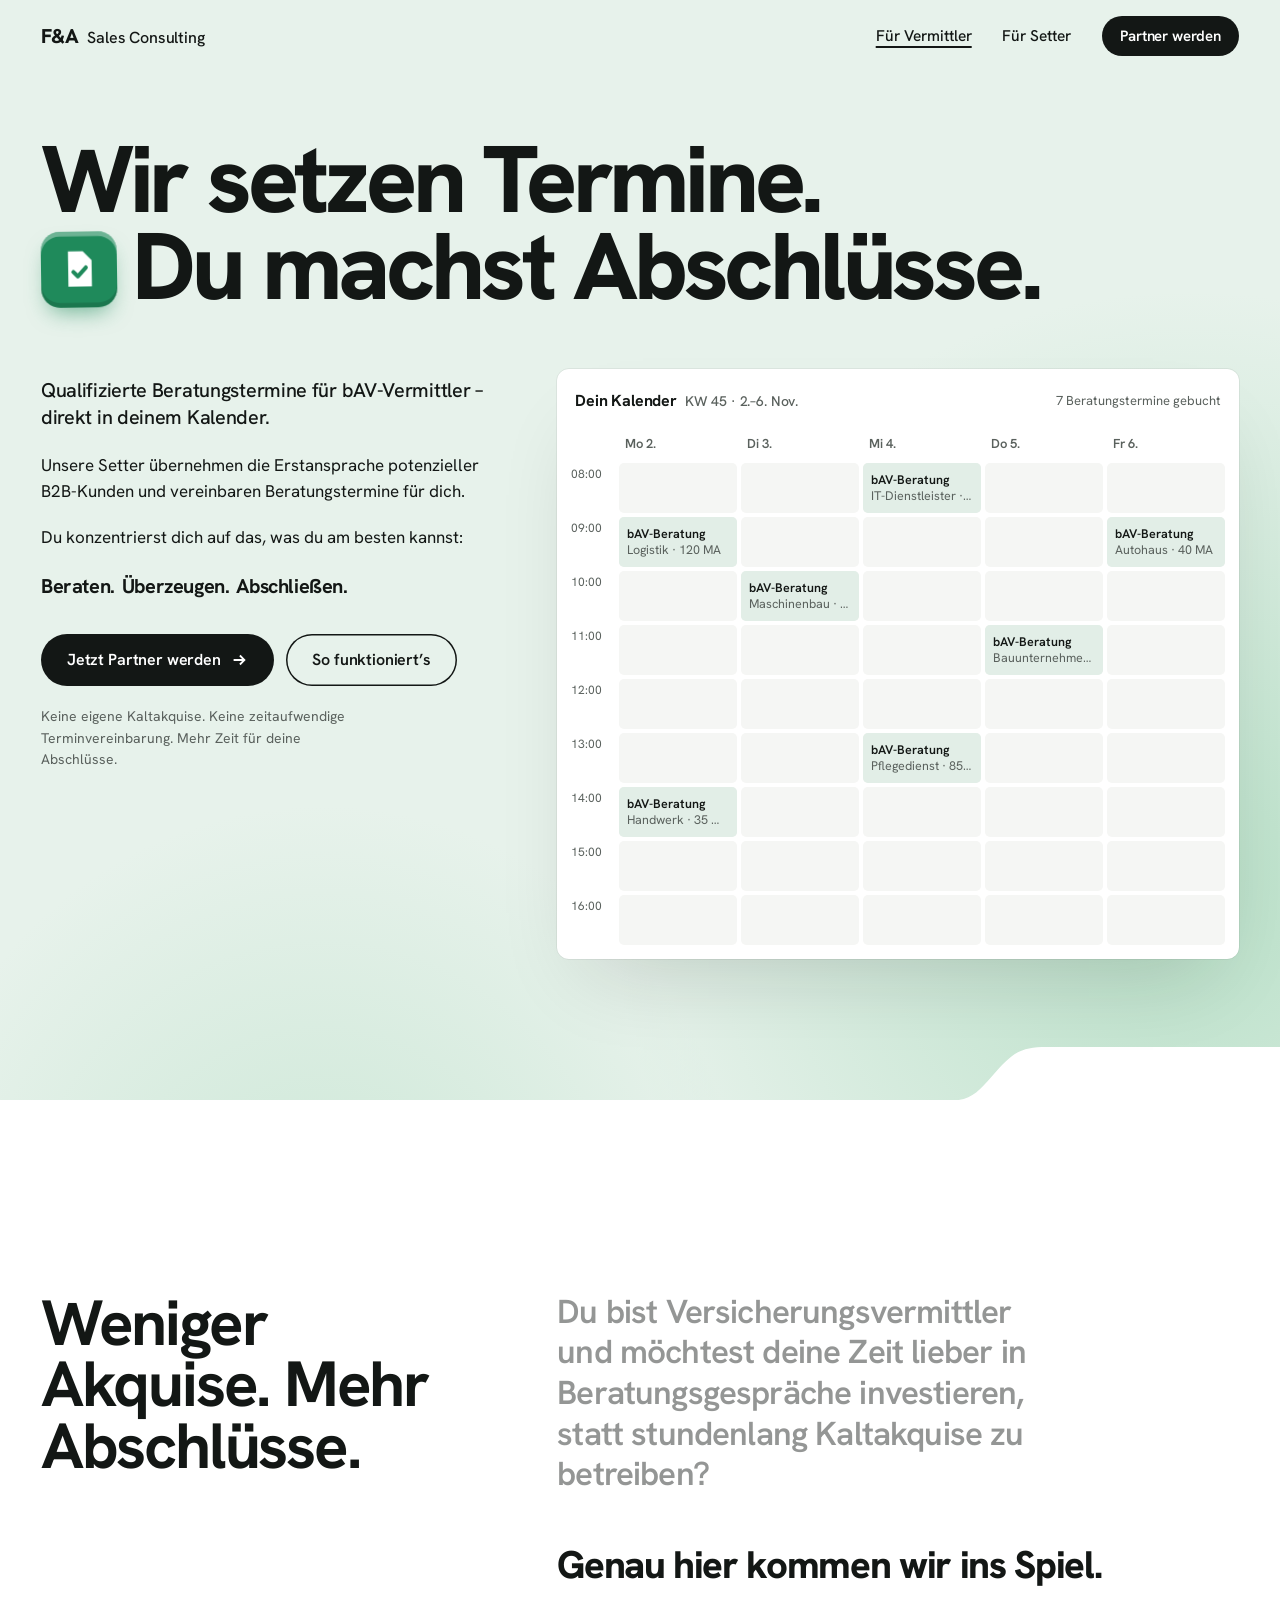
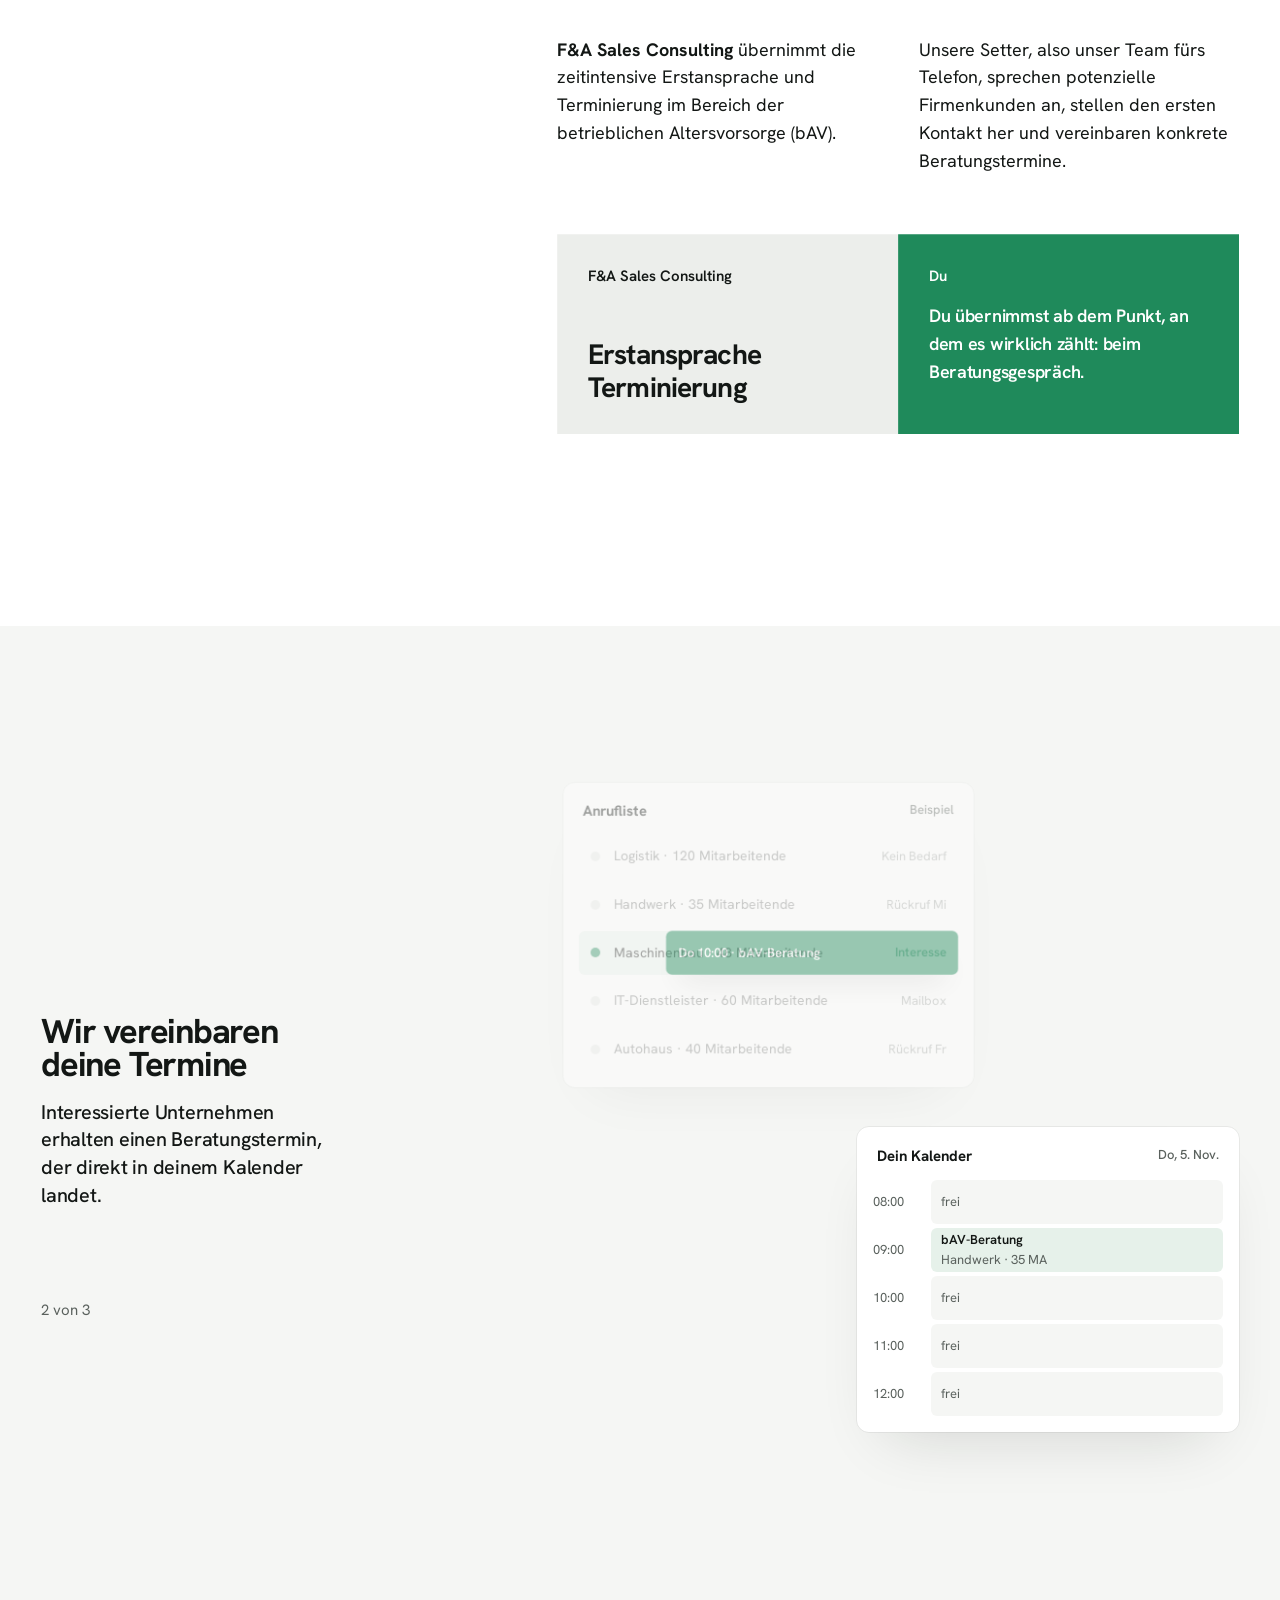
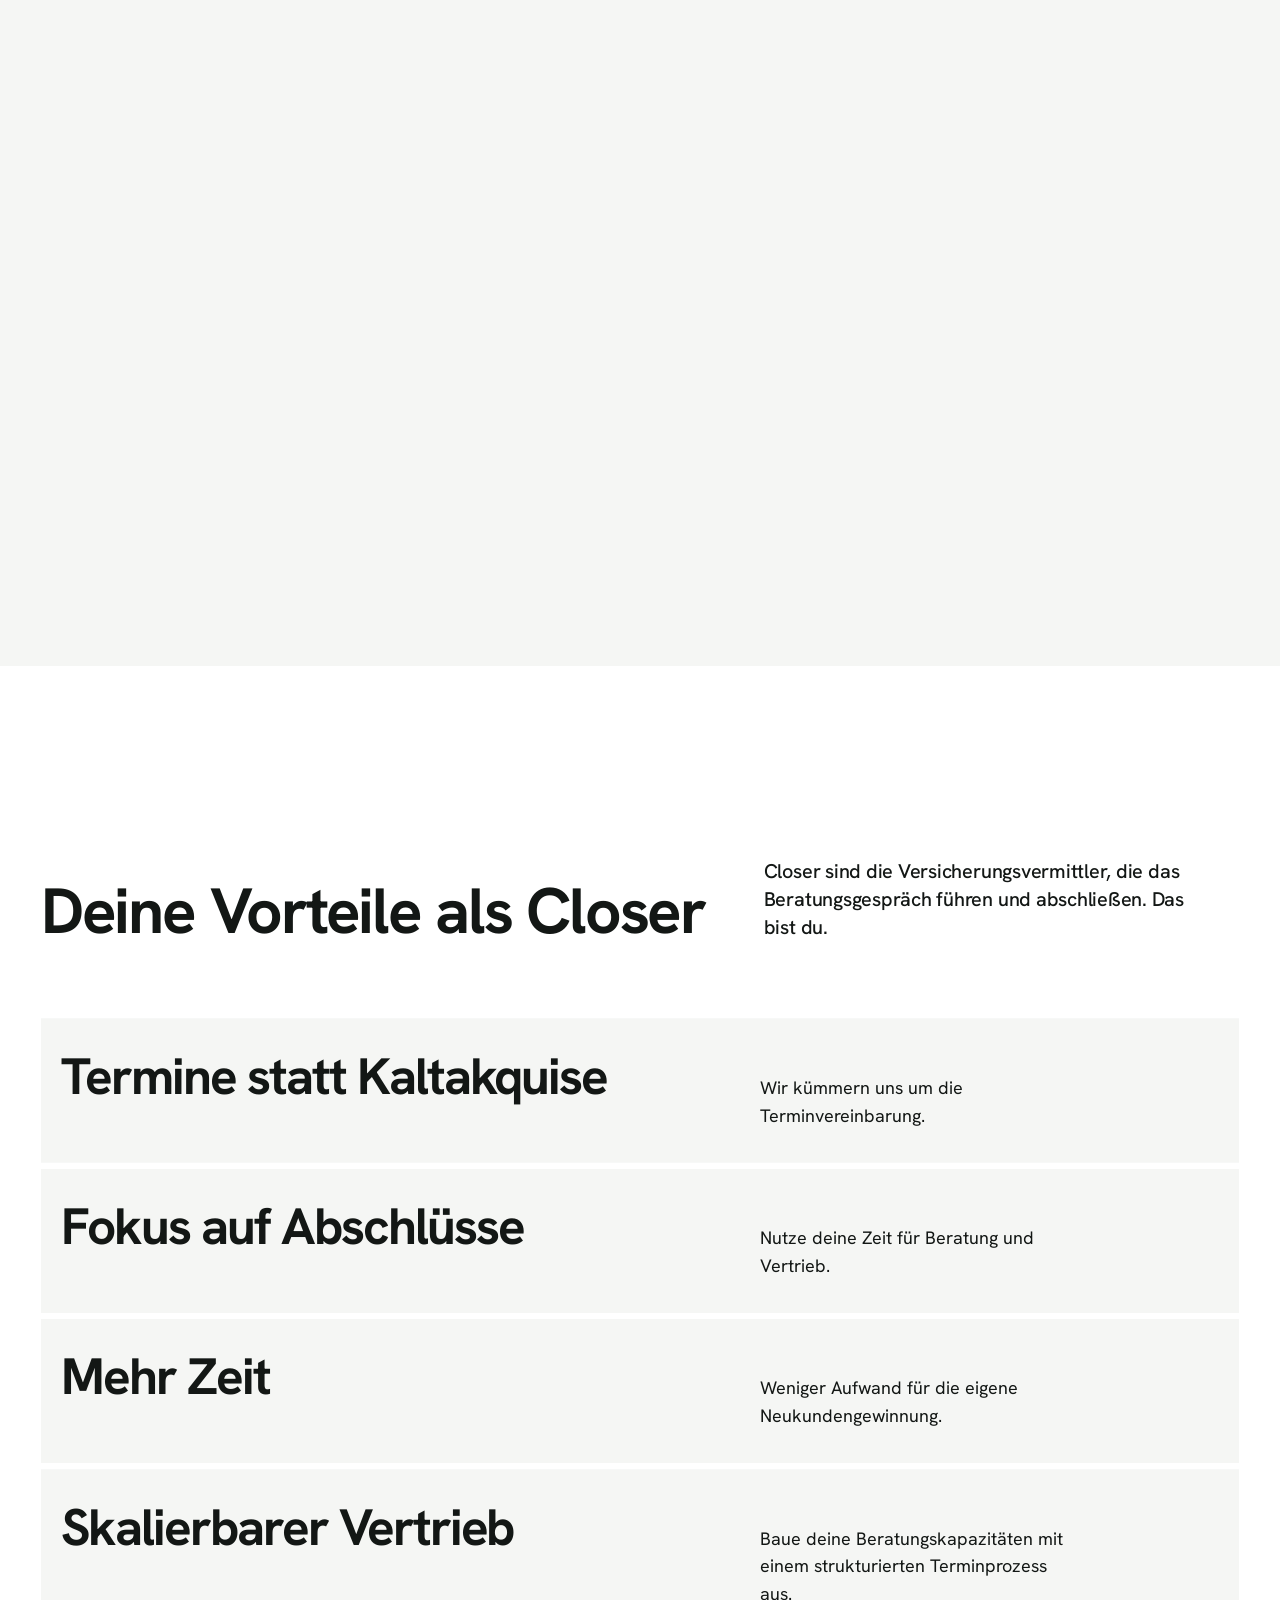
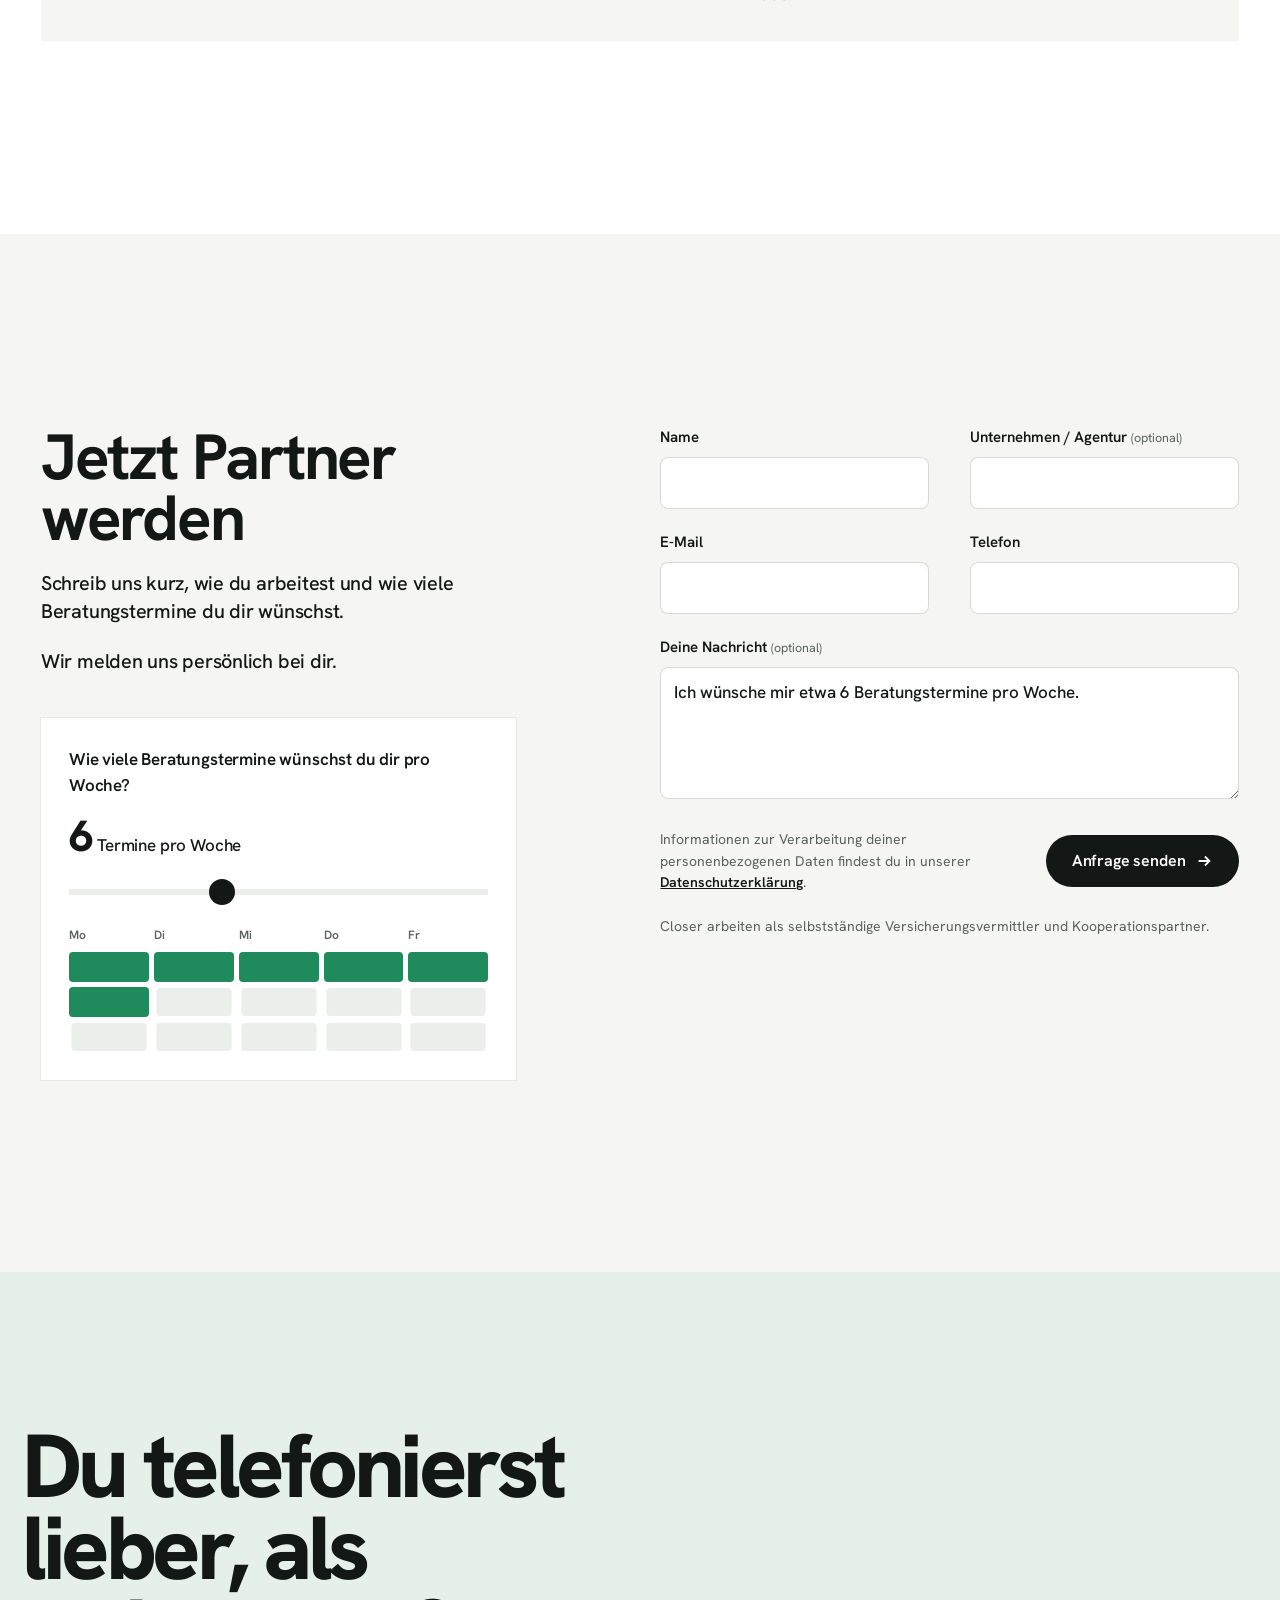
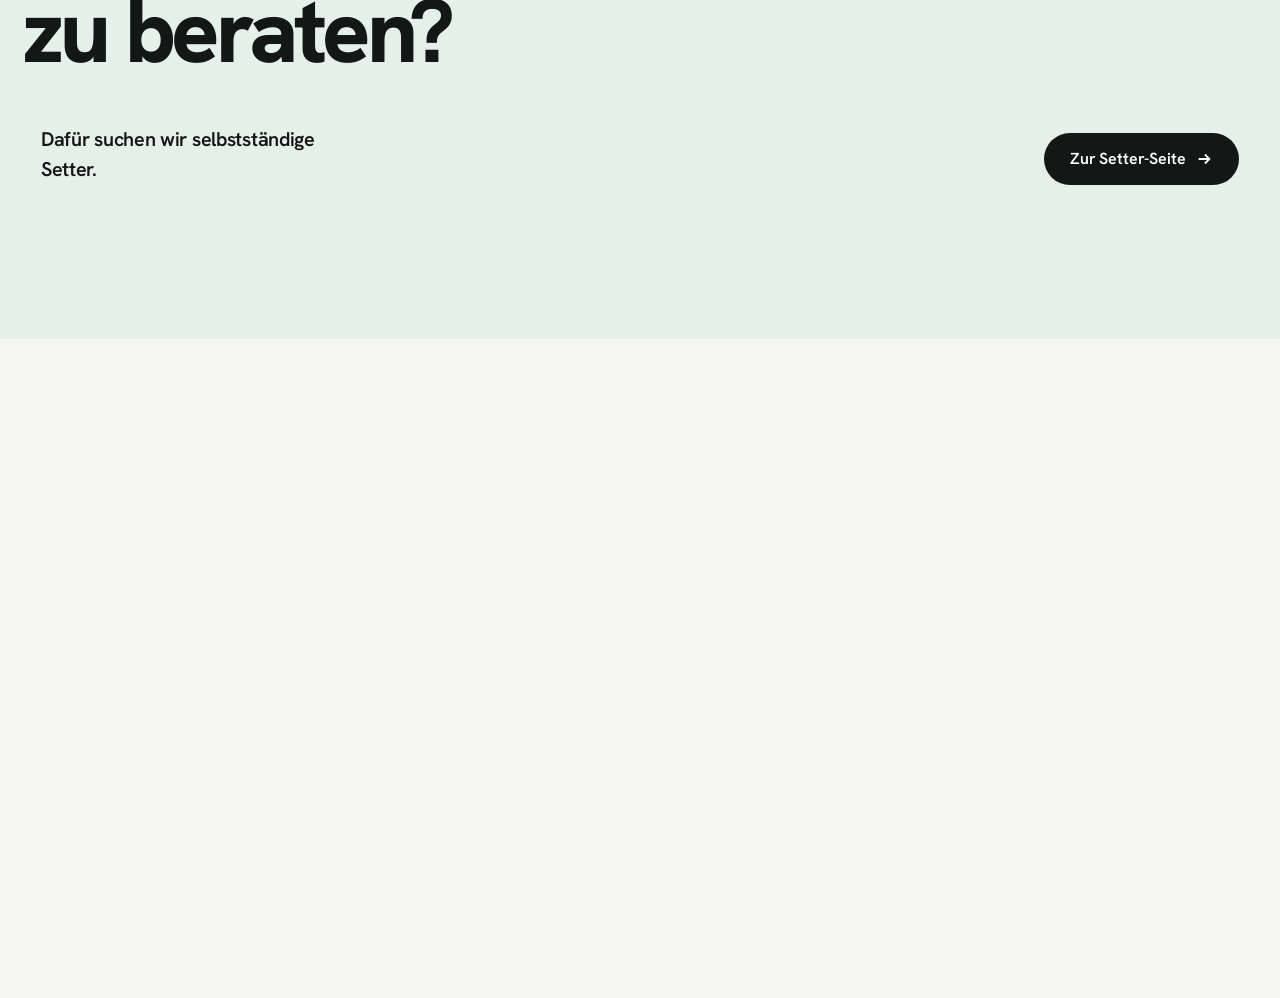
==== commit 02014a01: "Add landing page JavaScript functionality for menu and responsive text sizing - Implemented menu tog" ====
--- a/index.html
+++ b/index.html
@@ -8,409 +8,7 @@
 <meta name="description" content="Qualifizierte Beratungstermine für bAV-Vermittler – direkt in deinem Kalender.">
 <link rel="stylesheet" href="css/fonts.css">
 <script>document.documentElement.classList.add('js')</script>
-<style>
-/* Layout: one 12-column grid, equal outer margins. Dark navy chapters (the brand's own #06101a world)
-   alternate with pale "paper" chapters as hard cuts. The broker's calendar is the one recurring picture:
-   it fills on the first screen, gets booked during the scroll scene, and is set by the visitor at the form. */
-:root{
-  color-scheme: light;
-  --navy:#f5f6f4;        /* page ground: soft white */
-  --navy-2:#ffffff;      /* raised surface */
-  --navy-3:#eceeeb;      /* cells, quiet fills */
-  --ink:#131715;         /* text */
-  --ink-soft:#5a615d;    /* secondary */
-  --gold:#1f8a5b;        /* the one accent: a booked appointment, a closed deal */
-  --gold-deep:#176b46;
-  --gold-ink:#ffffff;
-  --paper:#ffffff;       /* white chapter ground */
-  --paper-2:#eceeeb;
-  --paper-ink:#131715;
-  --paper-soft:#5a615d;
-  --line:#d6dad6;
-  --danger:#b3261e;
-  --danger-paper:#b3261e;
-  --t-beraten:#3b6fd4; --t-ueberzeugen:#d08a12; --t-abschluss:#1f8a5b;
-
-  --f:'Hanken Grotesk', 'Helvetica Neue', Helvetica, Arial, sans-serif;
-  --t-display:clamp(34px, 7.4vw, 128px);
-  --t-h2:clamp(34px, 5vw, 78px);
-  --t-h3:clamp(24px, 2.7vw, 42px);
-  --t-lead:clamp(19px, 1.55vw, 24px);
-  --t-body:17px;
-  --t-small:14px;
-
-  --gut:clamp(16px, 3.2vw, 48px);
-  --sec:clamp(112px, 15vw, 220px);
-  --bar-h:72px;
-
-  --ease-out:cubic-bezier(0.23, 1, 0.32, 1);
-  --ease-expo:cubic-bezier(0.16, 1, 0.3, 1);
-  --ease-in-out:cubic-bezier(0.77, 0, 0.175, 1);
-  --t-press:140ms; --t-hover:180ms; --t-ui:240ms;
-}
-*,*::before,*::after{box-sizing:border-box}
-html{-webkit-text-size-adjust:100%; scroll-behavior:smooth; scroll-padding-top:calc(var(--bar-h) + 12px)}
-@media (prefers-reduced-motion: reduce){html{scroll-behavior:auto}}
-body{margin:0; background:var(--navy); color:var(--ink); font-family:var(--f); font-size:var(--t-body); line-height:1.55; -webkit-font-smoothing:antialiased; -moz-osx-font-smoothing:grayscale}
-body::before{content:""; position:fixed; inset:0 0 auto; height:env(safe-area-inset-top,0px); z-index:60; background:var(--navy)}
-::selection{background:var(--gold); color:var(--gold-ink)}
-a{color:inherit}
-:focus-visible{outline:2px solid var(--gold); outline-offset:3px}
-.paper :focus-visible{outline-color:var(--paper-ink)}
-h1,h2,h3,p{margin:0}
-h1,h2,h3{font-weight:700; letter-spacing:-0.035em; line-height:.96; text-wrap:balance}
-.sr-only{position:absolute; width:1px; height:1px; overflow:hidden; clip:rect(0 0 0 0); white-space:nowrap}
-.wrap{padding-left:max(var(--gut), env(safe-area-inset-left,0px)); padding-right:max(var(--gut), env(safe-area-inset-right,0px)); max-width:1680px; margin-inline:auto}
-.skip{position:fixed; left:16px; top:-60px; z-index:100; background:var(--gold); color:var(--gold-ink); padding:10px 16px; font-weight:600; text-decoration:none; transition:top var(--t-ui) var(--ease-out)}
-.skip:focus{top:calc(12px + env(safe-area-inset-top,0px))}
-
-/* ---------- Buttons ---------- */
-.btn{--bg:var(--ink); --fg:#fff; display:inline-flex; align-items:center; gap:.6em; min-height:52px; padding:0 26px; background:var(--bg); color:var(--fg); font:600 16px/1 var(--f); letter-spacing:-0.01em; text-decoration:none; border:0; border-radius:999px; cursor:pointer; white-space:nowrap;
-  transition:transform var(--t-press) var(--ease-out), background-color var(--t-hover) ease, color var(--t-hover) ease}
-.btn:active{transform:scale(0.97)}
-.btn svg{width:18px; height:18px; transition:transform 320ms var(--ease-out)}
-.btn--ghost{--bg:transparent; --fg:var(--ink); box-shadow:inset 0 0 0 1.5px var(--ink)}
-.btn--sm{min-height:40px; padding:0 18px; font-size:15px}
-.btn--dark{--bg:var(--ink); --fg:#fff}
-@media (hover:hover) and (pointer:fine){
-  .btn:hover{--bg:#2c332f}
-  .btn:hover svg{transform:translateX(4px)}
-  .btn--ghost:hover{--bg:var(--ink); --fg:#fff}
-  .btn--dark:hover{--bg:#2c332f}
-}
-
-/* ---------- Bar ---------- */
-.bar{position:fixed; inset:0 0 auto; z-index:50; padding-top:env(safe-area-inset-top,0px); color:var(--ink); transition:background-color 300ms ease, color 300ms ease}
-.bar.is-solid,.bar.is-light{background:rgba(255,255,255,.96); box-shadow:0 1px 0 var(--line)}
-.bar__in{display:flex; align-items:center; justify-content:space-between; gap:16px; height:var(--bar-h)}
-.mark{display:flex; align-items:baseline; gap:.45em; text-decoration:none; font-weight:800; font-size:20px; letter-spacing:-0.03em; white-space:nowrap}
-.mark span{font-weight:500; letter-spacing:-0.01em; font-size:16px}
-.nav{display:flex; align-items:center; gap:clamp(16px, 2.4vw, 36px)}
-.nav a:not(.btn){font-size:15.5px; font-weight:500; text-decoration:underline; text-decoration-color:transparent; text-underline-offset:.3em; text-decoration-thickness:2px; transition:text-decoration-color var(--t-hover) ease}
-.nav a[aria-current]{text-decoration-color:var(--ink)}
-@media (hover:hover) and (pointer:fine){.nav a:not(.btn):hover{text-decoration-color:currentColor}}
-.menu-btn{display:none; min-height:40px; padding:0 4px; background:none; border:0; color:inherit; font:600 16px var(--f); cursor:pointer}
-
-.menu{position:fixed; inset:0; z-index:70; background:var(--navy); color:var(--ink); padding-top:env(safe-area-inset-top,0px); padding-bottom:env(safe-area-inset-bottom,0px); display:flex; flex-direction:column; opacity:0; transform:scale(.98) translateY(-8px); transform-origin:top right; transition:opacity var(--t-ui) var(--ease-out), transform var(--t-ui) var(--ease-out)}
-.menu[hidden]{display:none}
-.menu.is-open{opacity:1; transform:none}
-.menu__top{display:flex; justify-content:space-between; align-items:center; height:var(--bar-h)}
-.menu__links{display:flex; flex-direction:column; gap:6px; margin-top:7vh}
-.menu__links a{font-size:clamp(36px, 11vw, 64px); font-weight:700; letter-spacing:-0.04em; line-height:1.08; text-decoration:none; opacity:0; transform:translateY(14px); transition:opacity 360ms var(--ease-out), transform 420ms var(--ease-out); transition-delay:calc(60ms + var(--i) * 55ms)}
-.menu.is-open .menu__links a{opacity:1; transform:none}
-.menu__foot{margin-top:auto; padding-block:32px; display:flex; gap:24px; color:var(--ink-soft)}
-.menu__foot a{text-decoration:none}
-
-/* ---------- Hero ---------- */
-.hero{position:relative; isolation:isolate; padding-top:calc(var(--bar-h) + env(safe-area-inset-top,0px) + clamp(28px, 5vw, 72px)); padding-bottom:clamp(96px, 11vw, 170px); overflow:clip; --base:#e9eff7; --glow:#c9d8f3}
-.hero__bg{position:absolute; inset:-6%; z-index:-1; background:radial-gradient(52% 62% at 86% 76%, var(--glow), transparent 72%), radial-gradient(40% 50% at 30% 105%, color-mix(in oklab, var(--glow) 60%, transparent), transparent 70%), var(--base); will-change:transform}
-.hero__notch{position:absolute; left:0; right:0; bottom:-1px; width:100%; height:clamp(28px, 4.3vw, 62px); z-index:0; display:block}
-.hero__notch path{fill:var(--paper)}
-.hero__grid{display:grid; grid-template-columns:repeat(12, minmax(0,1fr)); column-gap:var(--gut); row-gap:clamp(32px, 4vw, 64px); align-items:start}
-.hero__title{grid-column:1 / -1; font-size:var(--t-display); font-weight:800; letter-spacing:-0.045em; line-height:.92; will-change:transform}
-.lines .line{display:block; overflow:clip; padding-bottom:.08em; margin-bottom:-.08em}
-.lines [data-line]{display:block}
-.slotline{display:block; position:relative; white-space:nowrap}
-.hslot{display:inline-grid; vertical-align:top}
-.hslot__w{grid-area:1/1; display:inline-flex; align-items:center; gap:.16em; padding-bottom:.08em; will-change:transform, opacity, filter}
-html:not(.js) .hslot__w:not(.is-rest){opacity:0}
-.js .hslot__w{opacity:0}
-.js .hslot__w.is-rest{opacity:1}
-.ico{position:relative; width:.8em; height:.8em; flex:none; border-radius:.2em; background:var(--tint); display:grid; place-items:center; isolation:isolate; box-shadow:inset 0 -.05em 0 rgba(0,0,0,.14), inset 0 .05em 0 rgba(255,255,255,.35), 0 .12em .22em -.08em color-mix(in oklab, var(--tint) 60%, transparent); will-change:transform}
-.ico svg{width:62%; height:62%; display:block}
-.hslot__w:nth-child(1){--tint:var(--t-beraten)}
-.hslot__w:nth-child(2){--tint:var(--t-ueberzeugen)}
-.hslot__w:nth-child(3){--tint:var(--t-abschluss)}
-.hero__copy{grid-column:1 / span 5; display:flex; flex-direction:column; gap:20px; padding-top:8px; min-width:0}
-.lead{font-size:var(--t-lead); line-height:1.38; font-weight:500; letter-spacing:-0.015em}
-.hero__copy p:not(.lead){color:var(--ink)}
-.triad{display:flex; flex-wrap:wrap; gap:.35em; font-weight:700; font-size:20px; letter-spacing:-0.02em}
-.triad span{display:inline-block}
-.actions{display:flex; flex-wrap:wrap; gap:12px; margin-top:12px}
-.note{font-size:var(--t-small); color:var(--ink-soft) !important; max-width:42ch}
-.hero__cal{grid-column:6 / -1; margin:0; min-width:0; perspective:1400px}
-
-/* Calendar fragment (data-ui = a piece of real interface) */
-.cal{background:var(--navy-2); border-radius:12px; outline:1px solid rgba(19,23,21,.06); padding:14px; transform-style:preserve-3d; will-change:transform; box-shadow:0 40px 80px -30px rgba(19,23,21,.16)}
-.cal__head{display:flex; justify-content:space-between; align-items:center; gap:12px; padding:4px 4px 14px}
-.cal__title{font-weight:700; font-size:16px; letter-spacing:-0.01em}
-.cal__title small{font-weight:500; color:var(--ink-soft); font-size:14px; margin-left:8px}
-.cal__toast{position:relative; height:28px; min-width:0; flex:1; display:flex; justify-content:flex-end; overflow:hidden; font-size:13px; color:var(--ink-soft)}
-.cal__toast span{position:absolute; right:0; top:50%; white-space:nowrap; transform:translateY(-50%); transition:opacity 320ms ease, transform 420ms var(--ease-out)}
-.cal__toast span.out{opacity:0; transform:translateY(-130%)}
-.cal__toast span.pre{opacity:0; transform:translateY(40%)}
-.cal__toast b{color:var(--gold); font-weight:600}
-.cal__grid{display:grid; grid-template-columns:44px repeat(5, minmax(0,1fr)); grid-template-rows:30px repeat(9, 50px); gap:4px; position:relative}
-.cal__day{font-size:13px; font-weight:600; color:var(--ink-soft); padding-left:6px; align-self:center; white-space:nowrap}
-.cal__time{font-size:12px; color:var(--ink-soft); font-variant-numeric:tabular-nums; padding-top:2px}
-.cal__cell{background:var(--navy); border-radius:5px}
-.appt{position:relative; z-index:1; border-radius:5px; background:#2a3a3c; background:color-mix(in oklab, var(--gold) 14%, #fff); color:var(--ink); padding:6px 8px; font-size:12.5px; line-height:1.25; overflow:hidden; display:flex; flex-direction:column; justify-content:center; min-width:0;
-  transition:background-color 900ms ease, color 900ms ease, opacity 400ms ease, transform 400ms var(--ease-out)}
-.appt b{font-weight:600; white-space:nowrap; overflow:hidden; text-overflow:ellipsis}
-.appt span{color:var(--ink-soft); white-space:nowrap; overflow:hidden; text-overflow:ellipsis; transition:color 900ms ease}
-.appt.is-new{background:var(--gold); color:var(--gold-ink)}
-.appt.is-new span{color:rgba(255,255,255,.85)}
-.appt.is-gone{opacity:0; transform:scale(.96)}
-@media (prefers-reduced-motion: no-preference){
-  .js .appt.enter{animation:appt-in 620ms var(--ease-out) both; animation-delay:var(--d,0ms)}
-  @keyframes appt-in{from{opacity:0; transform:translateY(-10px) scale(.96); clip-path:inset(0 0 100% 0)} to{opacity:1; transform:none; clip-path:inset(0)}}
-}
-
-/* Load sequence: headline lines rise, copy and calendar arrive, settled by ~1.2s */
-@media (prefers-reduced-motion: no-preference){
-  .js .hero [data-line]{transform:translateY(105%); animation:line-up 900ms var(--ease-expo) forwards; animation-delay:calc(100ms + var(--i) * 110ms)}
-  .js .hero [data-load]{opacity:0; transform:translateY(14px); animation:rise 600ms var(--ease-out) forwards; animation-delay:var(--d)}
-  .js .hero__cal{opacity:0; transform:translateY(28px); animation:rise 1000ms var(--ease-expo) 260ms forwards}
-  @keyframes line-up{to{transform:none}}
-  @keyframes rise{to{opacity:1; transform:none}}
-}
-
-/* ---------- Section frame ---------- */
-.sec{padding-block:var(--sec); position:relative}
-.paper{background:var(--paper); color:var(--paper-ink)}
-.h2{font-size:var(--t-h2)}
-.sub{font-size:var(--t-lead); line-height:1.4; font-weight:500; letter-spacing:-0.012em; max-width:40ch}
-
-/* Rising lines for section headings */
-[data-lines] .line{display:block; overflow:clip; padding-bottom:.1em; margin-bottom:-.1em}
-[data-lines] .line > span{display:block}
-@media (prefers-reduced-motion: no-preference){
-  .is-split .line > span{transform:translateY(110%)}
-  .is-split.is-in .line > span{transform:none; transition:transform 900ms var(--ease-expo) calc(var(--i) * 90ms)}
-}
-/* Reveal once, below the fold only */
-@media (prefers-reduced-motion: no-preference){
-  .js [data-reveal]{opacity:0; transform:translateY(24px); transition:opacity 700ms var(--ease-out), transform 900ms var(--ease-expo); transition-delay:calc(var(--i,0) * 75ms)}
-  .js [data-reveal].is-in{opacity:1; transform:none}
-}
-
-/* ---------- Weniger Akquise ---------- */
-.why__grid{display:grid; grid-template-columns:repeat(12, minmax(0,1fr)); column-gap:var(--gut); row-gap:48px}
-.why__head{grid-column:1 / span 5; align-self:start; position:sticky; top:calc(var(--bar-h) + 40px)}
-.why__body{grid-column:6 / -1; display:flex; flex-direction:column; gap:clamp(36px, 4vw, 56px); min-width:0}
-.statement{font-size:clamp(26px, 2.6vw, 36px); line-height:1.22; font-weight:600; letter-spacing:-0.025em; max-width:26ch}
-.statement span{transition:opacity 120ms linear}
-.cue{font-size:clamp(28px, 3vw, 44px); font-weight:800; letter-spacing:-0.035em; line-height:1}
-.why__text{display:grid; grid-template-columns:1fr 1fr; gap:24px var(--gut); font-size:18px; line-height:1.55}
-.why__text p{max-width:38ch}
-.why__text strong{font-weight:700}
-
-/* The handover: our part, your part */
-.handover{display:grid; grid-template-columns:repeat(2, minmax(0,1fr)); margin-top:8px}
-.handover__part{padding:clamp(20px, 2.4vw, 32px); display:flex; flex-direction:column; gap:14px; min-height:200px; min-width:0}
-.handover__part:first-child{background:var(--navy-3); color:var(--ink)}
-.handover__part:last-child{background:var(--gold); color:var(--gold-ink)}
-.handover__who{font-size:15px; font-weight:600}
-.handover__steps{display:flex; flex-direction:column; gap:2px; font-size:clamp(22px, 2.2vw, 32px); font-weight:700; letter-spacing:-0.03em; line-height:1.1; margin-top:auto}
-.handover__cap{font-size:18px; font-weight:600; letter-spacing:-0.015em; max-width:34ch}
-@media (prefers-reduced-motion: no-preference){
-  .js .handover__part:first-child{clip-path:inset(0 100% 0 0); transition:clip-path 1100ms var(--ease-in-out)}
-  .js .handover__part:last-child{clip-path:inset(0 0 0 100%); transition:clip-path 1100ms var(--ease-in-out) 380ms}
-  .js .handover.is-in .handover__part{clip-path:inset(0)}
-}
-
-/* ---------- Ablauf: held scene ---------- */
-.flow{position:relative}
-.flow__intro{padding-top:var(--sec)}
-.flow__stage{display:grid; grid-template-columns:repeat(12, minmax(0,1fr)); column-gap:var(--gut); padding-block:64px var(--sec)}
-.flow__text{grid-column:1 / span 5; position:relative; display:flex; flex-direction:column; gap:48px}
-.panel{display:flex; flex-direction:column; gap:18px; max-width:30ch}
-.panel h3{font-size:var(--t-h3)}
-.panel p{font-size:var(--t-lead); line-height:1.4; font-weight:500; letter-spacing:-0.012em}
-.flow__count{font-size:15px; color:var(--ink-soft); font-variant-numeric:tabular-nums; display:none}
-.flow__visual{grid-column:6 / -1; position:relative; height:min(640px, 72vh); min-width:0}
-.scene .flow{height:360svh}
-.scene .flow__pin{position:sticky; top:0; height:100svh; display:flex; flex-direction:column; justify-content:center; padding-top:var(--bar-h)}
-.scene .flow__pin > .wrap{width:100%}
-.scene .flow__stage{padding-block:24px; align-items:center}
-.scene .flow__text{display:block; height:min(420px, 60vh)}
-.scene .panel{position:absolute; inset:0; justify-content:center; opacity:0; will-change:opacity, transform}
-.scene .flow__count{display:block; position:absolute; bottom:0; left:0}
-.flow__intro .h2{max-width:14ch}
-
-.calls,.day{position:absolute; background:var(--navy-2); border-radius:12px; outline:1px solid rgba(19,23,21,.06); padding:16px; box-shadow:0 30px 60px -30px rgba(19,23,21,.16)}
-.calls{left:0; top:0; width:62%; will-change:opacity, transform}
-.day{right:0; bottom:0; width:56%; will-change:opacity, transform}
-.ui-head{display:flex; justify-content:space-between; gap:12px; font-size:15px; font-weight:700; padding:2px 4px 12px}
-.ui-head small{font-weight:500; color:var(--ink-soft); font-size:13px}
-.call{display:grid; grid-template-columns:14px minmax(0,1fr) auto; align-items:center; gap:10px; padding:12px; border-radius:6px; font-size:14px; transition:background-color 300ms ease, opacity 300ms ease}
-.call + .call{margin-top:4px}
-.call__dot{width:10px; height:10px; border-radius:50%; background:var(--line)}
-.call__name{white-space:nowrap; overflow:hidden; text-overflow:ellipsis}
-.call__state{font-size:13px; color:var(--ink-soft); white-space:nowrap; font-variant-numeric:tabular-nums}
-.call[data-s="dial"] .call__dot{background:var(--gold); animation:ring 900ms ease-in-out infinite}
-.call[data-s="dial"] .call__state{color:var(--gold)}
-.call[data-s="done"]{opacity:.55}
-.call[data-s="hot"]{background:color-mix(in oklab, var(--gold) 10%, #fff)}
-.call[data-s="hot"] .call__dot{background:var(--gold)}
-.call[data-s="hot"] .call__state{color:var(--gold); font-weight:600}
-@keyframes ring{50%{transform:scale(1.5); opacity:.5}}
-@media (prefers-reduced-motion: reduce){.call[data-s="dial"] .call__dot{animation:none}}
-.slot{display:grid; grid-template-columns:48px minmax(0,1fr); gap:10px; align-items:center; font-size:13px}
-.slot + .slot{margin-top:4px}
-.slot time{color:var(--ink-soft); font-variant-numeric:tabular-nums}
-.slot__box{height:44px; border-radius:6px; background:var(--navy); display:flex; flex-direction:column; justify-content:center; padding:0 10px; min-width:0; color:var(--ink-soft); transition:background-color 300ms ease, color 300ms ease}
-.slot__box b{font-weight:600; color:var(--ink)}
-.slot__box.busy{background:color-mix(in oklab, var(--gold) 12%, #fff)}
-.slot__box.target.booked{background:var(--gold); color:rgba(255,255,255,.85)}
-.slot__box.target.booked b{color:var(--gold-ink)}
-.token{position:absolute; z-index:3; left:0; top:0; height:44px; border-radius:6px; background:var(--gold); color:var(--gold-ink); font-size:13px; font-weight:600; display:flex; align-items:center; padding:0 12px; white-space:nowrap; overflow:hidden; opacity:0; pointer-events:none; box-shadow:0 18px 30px -12px rgba(19,23,21,.2); will-change:transform, opacity}
-.meet{position:absolute; z-index:4; left:50%; top:50%; width:min(380px, 86%); background:#fff; color:var(--ink); outline:1px solid rgba(19,23,21,.08); border-radius:12px; padding:22px; transform:translate(-50%,-50%); box-shadow:0 40px 80px -24px rgba(19,23,21,.22); will-change:transform, opacity}
-.meet__k{font-size:13px; font-weight:600; color:var(--paper-soft)}
-.meet h4{margin:6px 0 4px; font-size:24px; letter-spacing:-0.03em; line-height:1.05}
-.meet__who{font-size:14px; color:var(--paper-soft)}
-.meet ul{list-style:none; margin:18px 0 0; padding:0; display:flex; flex-direction:column; gap:8px}
-.meet li{display:flex; align-items:center; gap:10px; font-size:15px; font-weight:500}
-.tick{width:22px; height:22px; border-radius:50%; background:var(--paper-2); display:grid; place-items:center; flex:none; transition:background-color 240ms ease}
-.tick svg{width:12px; height:12px; stroke:var(--gold-ink); stroke-width:2.4; fill:none; stroke-dasharray:20; stroke-dashoffset:20; transition:stroke-dashoffset 380ms var(--ease-out)}
-.meet li.on .tick{background:var(--gold)}
-.meet li.on .tick svg{stroke-dashoffset:0}
-.meet__status{margin-top:18px; display:inline-flex; align-items:center; height:34px; padding:0 14px; border-radius:999px; background:var(--navy-3); color:var(--ink); font-size:14px; font-weight:600; transition:background-color 300ms ease, color 300ms ease}
-.meet__status.done{background:var(--gold); color:var(--gold-ink)}
-
-/* ---------- Vorteile ---------- */
-.perks__top{display:grid; grid-template-columns:repeat(12, minmax(0,1fr)); column-gap:var(--gut); row-gap:28px; align-items:end; margin-bottom:clamp(48px, 6vw, 96px)}
-.perks__top .h2{grid-column:1 / span 7}
-.perks__top .sub{grid-column:8 / -1}
-.perks{list-style:none; margin:0; padding:0; display:flex; flex-direction:column; gap:6px}
-.perk{position:relative; display:grid; grid-template-columns:repeat(12, minmax(0,1fr)); column-gap:var(--gut); align-items:baseline; padding:clamp(22px, 2.6vw, 40px) clamp(12px, 1.6vw, 24px); isolation:isolate}
-.perk::before{content:""; position:absolute; inset:0; z-index:-1; background:var(--navy); transition:clip-path 520ms var(--ease-out); clip-path:inset(0 0 0 0)}
-.perk h3{grid-column:1 / span 7; font-size:clamp(28px, 4vw, 64px); letter-spacing:-0.04em; transition:transform 420ms var(--ease-out)}
-.perk p{grid-column:8 / -1; font-size:18px; max-width:32ch}
-.perk__mark{position:absolute; right:clamp(12px, 1.6vw, 24px); top:50%; width:14px; height:14px; background:var(--gold); transform:translateY(-50%) scale(0); transition:transform 320ms var(--ease-out)}
-@media (hover:hover) and (pointer:fine){
-  .perk::before{clip-path:inset(0 0 0 0)}
-  .perks:hover .perk::before{clip-path:inset(0 100% 0 0)}
-  .perks:hover .perk:hover::before{clip-path:inset(0 0 0 0)}
-  .perk:hover h3{transform:translateX(10px)}
-  .perk:hover .perk__mark{transform:translateY(-50%) scale(1)}
-}
-
-/* ---------- Partner ---------- */
-.partner__grid{display:grid; grid-template-columns:repeat(12, minmax(0,1fr)); column-gap:var(--gut); row-gap:56px}
-.partner__left{grid-column:1 / span 5; display:flex; flex-direction:column; gap:22px; min-width:0}
-.partner__left .sub{color:var(--paper-ink)}
-.wish{margin-top:20px; background:#fff; outline:1px solid rgba(19,23,21,.06); padding:clamp(20px, 2.4vw, 28px); display:flex; flex-direction:column; gap:16px}
-.wish label{font-weight:600; font-size:17px; letter-spacing:-0.01em}
-.wish output{font-size:clamp(30px, 3.4vw, 46px); font-weight:800; letter-spacing:-0.04em; line-height:1; font-variant-numeric:tabular-nums}
-.wish output small{font-size:17px; font-weight:500; letter-spacing:-0.01em; margin-left:.35em}
-.wish__week{display:grid; grid-template-columns:repeat(5, minmax(0,1fr)); gap:5px}
-.wish__day{font-size:12px; font-weight:600; color:var(--paper-soft); padding-bottom:2px}
-.wish__cell{height:30px; border-radius:4px; background:var(--navy-3); transition:background-color 260ms ease, transform 320ms var(--ease-out); transition-delay:var(--dl,0ms)}
-.wish__cell.on{background:var(--gold); transform:scale(1)}
-@media (prefers-reduced-motion: no-preference){.wish__cell:not(.on){transform:scale(.94)}}
-input[type=range]{-webkit-appearance:none; appearance:none; width:100%; height:36px; background:transparent; margin:0; cursor:pointer}
-input[type=range]::-webkit-slider-runnable-track{height:6px; background:var(--navy-3)}
-input[type=range]::-moz-range-track{height:6px; background:var(--navy-3)}
-input[type=range]::-webkit-slider-thumb{-webkit-appearance:none; width:26px; height:26px; margin-top:-10px; background:var(--ink); border:0; border-radius:50%; transition:transform var(--t-press) var(--ease-out)}
-input[type=range]::-moz-range-thumb{width:26px; height:26px; background:var(--ink); border:0; border-radius:50%}
-input[type=range]:active::-webkit-slider-thumb{transform:scale(1.12)}
-
-.form{grid-column:7 / -1; display:grid; grid-template-columns:1fr 1fr; gap:22px var(--gut); align-content:start; min-width:0}
-.field{display:flex; flex-direction:column; gap:8px; min-width:0}
-.field--full{grid-column:1 / -1}
-.field label{font-size:15px; font-weight:600}
-.field label small{font-weight:400; color:var(--paper-soft)}
-.field input,.field textarea{font:500 17px/1.4 var(--f); color:var(--paper-ink); background:#fff; border:0; box-shadow:inset 0 0 0 1px var(--line); border-radius:8px; padding:14px 14px; width:100%; transition:border-color var(--t-hover) ease, background-color var(--t-hover) ease}
-.field textarea{min-height:132px; resize:vertical}
-.field input:focus,.field textarea:focus{outline:none; box-shadow:inset 0 0 0 1.5px var(--ink)}
-.field input:focus-visible,.field textarea:focus-visible{outline:2px solid var(--paper-ink); outline-offset:2px}
-.field.bad input{box-shadow:inset 0 0 0 1.5px var(--danger-paper)}
-.err{font-size:14px; color:var(--danger-paper); font-weight:500}
-.field:not(.bad) .err{display:none}
-.field.bad .err{display:block}
-.form__foot{grid-column:1 / -1; display:flex; flex-wrap:wrap; align-items:center; justify-content:space-between; gap:20px; margin-top:8px}
-.privacy{font-size:14px; color:var(--paper-soft); max-width:44ch}
-.privacy a{color:var(--paper-ink); font-weight:600}
-.form .btn{--bg:var(--paper-ink); --fg:var(--paper)}
-@media (hover:hover) and (pointer:fine){.form .btn:hover{--bg:#2c332f}}
-.form .btn[aria-busy="true"]{opacity:.7; pointer-events:none}
-.form__legal{grid-column:1 / -1; font-size:14px; color:var(--paper-soft)}
-.thanks{grid-column:7 / -1; align-self:start; background:#fff; color:var(--ink); outline:1px solid rgba(19,23,21,.08); padding:clamp(28px, 3vw, 44px); display:flex; flex-direction:column; gap:14px}
-.thanks h3{font-size:var(--t-h3)}
-.thanks p{color:var(--ink-soft)}
-@media (prefers-reduced-motion: no-preference){.thanks{animation:rise 700ms var(--ease-expo) both}}
-
-/* ---------- Setter ---------- */
-.setter{background:#e4f0e9; color:var(--ink); overflow:clip; padding-block:clamp(96px, 12vw, 180px)}
-.setter__line{font-size:clamp(40px, 7vw, 124px); font-weight:800; letter-spacing:-0.05em; line-height:.92; max-width:15ch; will-change:transform}
-.setter__row{display:flex; flex-wrap:wrap; justify-content:space-between; align-items:flex-end; gap:24px; margin-top:clamp(36px, 4vw, 64px)}
-.setter__row p{font-size:var(--t-lead); font-weight:600; letter-spacing:-0.015em; max-width:28ch}
-
-/* ---------- Footer (curtain) ---------- */
-main{position:relative; z-index:1; background:var(--navy); overflow-x:clip}
-.foot{position:sticky; bottom:0; z-index:0; background:var(--navy-3); color:var(--ink); padding-top:clamp(72px, 9vw, 140px); padding-bottom:calc(28px + env(safe-area-inset-bottom,0px)); overflow:clip}
-.foot__top{display:grid; grid-template-columns:repeat(12, minmax(0,1fr)); column-gap:var(--gut); row-gap:40px; align-items:start}
-.foot__tag{grid-column:1 / span 6; font-size:clamp(30px, 3.6vw, 56px); font-weight:700; letter-spacing:-0.04em; line-height:1}
-.foot__col{display:flex; flex-direction:column; gap:10px; min-width:0}
-.foot__col:nth-of-type(2){grid-column:7 / span 3}
-.foot__col:nth-of-type(3){grid-column:10 / span 3}
-.foot__col h2{font-size:15px; font-weight:600; letter-spacing:0; color:var(--ink-soft); margin-bottom:4px}
-.foot__col a{font-size:18px; font-weight:500; white-space:nowrap; text-decoration:none; width:fit-content; background:linear-gradient(currentColor,currentColor) 0 100% / 0 2px no-repeat; transition:background-size 320ms var(--ease-out)}
-@media (hover:hover) and (pointer:fine){.foot__col a:hover{background-size:100% 2px}}
-.foot__word{display:block; white-space:nowrap; font-weight:800; letter-spacing:-0.055em; line-height:.8; margin-top:clamp(64px, 8vw, 120px); font-size:12vw; will-change:transform}
-.foot__word span{color:var(--gold)}
-.foot__bot{display:flex; flex-wrap:wrap; justify-content:space-between; gap:12px; margin-top:28px; font-size:14px; color:var(--ink-soft)}
-
-/* ---------- Responsive ---------- */
-@media (max-width: 1080px){
-  .hero__copy{grid-column:1 / -1; max-width:60ch}
-  .hero__cal{grid-column:1 / -1}
-  .why__head{grid-column:1 / -1; position:static}
-  .why__body{grid-column:1 / -1}
-  .flow__text{grid-column:1 / span 6}
-  .flow__visual{grid-column:7 / -1}
-  .partner__left,.form,.thanks{grid-column:1 / -1}
-  .perks__top .h2,.perks__top .sub{grid-column:1 / -1}
-}
-@media (max-width: 760px){
-  :root{--bar-h:64px; --t-display:clamp(30px, 8.2vw, 64px)}
-  .slotline{font-size:.86em}
-  .nav a:not(.btn){display:none}
-  .menu-btn{display:inline-flex; align-items:center}
-  .mark span{display:none}
-  .why__text{grid-template-columns:1fr}
-  .handover{grid-template-columns:1fr}
-  .handover__part{min-height:0}
-  .perk{grid-template-columns:1fr; row-gap:10px}
-  .perk h3,.perk p{grid-column:1 / -1}
-  .perk__mark{display:none}
-  .form{grid-template-columns:1fr}
-  .foot__tag,.foot__col:nth-of-type(2),.foot__col:nth-of-type(3){grid-column:1 / -1}
-  .cal{padding:10px}
-  .cal__grid{grid-template-columns:34px repeat(5, minmax(0,1fr)); grid-template-rows:26px repeat(9, 40px); gap:3px}
-  .appt{padding:4px 5px; font-size:11px}
-  .appt span{display:none}
-  .cal__toast{display:none}
-  /* scene on phones: text on top, one picture below */
-  .flow__stage{grid-template-columns:1fr; row-gap:28px}
-  .flow__text,.flow__visual{grid-column:1 / -1}
-  .flow__visual{height:auto; min-height:420px}
-  .scene .flow__text{height:236px}
-  .scene .panel h3{font-size:28px}
-  .foot{position:relative}
-  .scene .flow__visual{height:min(400px, 52svh); min-height:0}
-  .scene .panel p{font-size:17px}
-  .calls,.day{width:100%}
-  .scene .calls{inset:0 0 auto 0}
-  .scene .day{inset:auto 0 0 0}
-  .flow__visual:not(.is-scene) .calls{position:relative}
-  .flow__visual:not(.is-scene) .day{position:relative; margin-top:16px}
-  .flow__visual:not(.is-scene) .meet{position:relative; left:auto; top:auto; transform:none; width:100%; margin-top:16px}
-  .flow__visual:not(.is-scene){height:auto}
-}
-@media (max-width: 420px){
-  .btn{padding:0 20px}
-  .actions .btn{flex:1 1 auto; justify-content:center}
-}
-/* No scene (no JS or reduced motion): show the finished visual as a stack */
-.flow__visual:not(.is-scene){display:flex; flex-direction:column; gap:16px; height:auto}
-.flow__visual:not(.is-scene) .calls,.flow__visual:not(.is-scene) .day{position:relative; width:100%; inset:auto}
-.flow__visual:not(.is-scene) .meet{position:relative; left:auto; top:auto; transform:none; width:100%}
-.flow__visual:not(.is-scene) .token{display:none}
-.form-status{grid-column:1 / -1; background:#fff; color:var(--ink); outline:1px solid rgba(19,23,21,.08); padding:clamp(20px, 2.4vw, 32px); font-size:15px}
-.form-status:not(.show){display:none}
-</style>
+<link rel="stylesheet" href="css/landing.css">
 <meta name="theme-color" content="#f5f6f4">
 <meta name="color-scheme" content="light">
 <meta property="og:type" content="website">
@@ -439,7 +37,7 @@
     <a class="mark" href="#top" aria-label="F&amp;A Sales Consulting, zum Seitenanfang">F&amp;A <span>Sales Consulting</span></a>
     <nav class="nav" aria-label="Hauptnavigation">
       <a href="#top" aria-current="page">Für Vermittler</a>
-      <a href="#setter">Für Setter</a>
+      <a href="karriere.html">Für Setter</a>
       <a class="btn btn--sm" href="#partner">Partner werden</a>
       <button class="menu-btn" id="menuBtn" type="button" aria-expanded="false" aria-controls="menu">Menü</button>
     </nav>
@@ -453,7 +51,7 @@
   </div>
   <nav class="menu__links wrap" aria-label="Mobile Navigation">
     <a href="#top" style="--i:0">Für Vermittler</a>
-    <a href="#setter" style="--i:1">Für Setter</a>
+    <a href="karriere.html" style="--i:1">Für Setter</a>
     <a href="#partner" style="--i:2">Partner werden</a>
   </nav>
   <div class="menu__foot wrap">
@@ -654,7 +252,7 @@
     <h2 class="setter__line" id="setterTitle">Du telefonierst lieber, als zu beraten?</h2>
     <div class="setter__row">
       <p>Dafür suchen wir selbstständige Setter.</p>
-      <a class="btn btn--dark" href="https://fasalesconsulting.com/karriere.html">Zur Setter-Seite <svg viewBox="0 0 20 20" aria-hidden="true"><path d="M4 10h11M11 5l5 5-5 5" fill="none" stroke="currentColor" stroke-width="2"/></svg></a>
+      <a class="btn btn--dark" href="karriere.html">Zur Setter-Seite <svg viewBox="0 0 20 20" aria-hidden="true"><path d="M4 10h11M11 5l5 5-5 5" fill="none" stroke="currentColor" stroke-width="2"/></svg></a>
     </div>
     </div>
   </section>
@@ -667,7 +265,7 @@
       <div class="foot__col">
         <h2>Seiten</h2>
         <a href="#top">Für Vermittler</a>
-        <a href="#setter">Für Setter</a>
+        <a href="karriere.html">Für Setter</a>
       </div>
       <div class="foot__col">
         <h2>Kontakt</h2>
--- a/css/landing.css
+++ b/css/landing.css
@@ -0,0 +1,462 @@
+/* Shared light design system for the Closer and Setter landing pages. */
+:root{
+  color-scheme: light;
+  --navy:#f5f6f4;        /* page ground: soft white */
+  --navy-2:#ffffff;      /* raised surface */
+  --navy-3:#eceeeb;      /* cells, quiet fills */
+  --ink:#131715;         /* text */
+  --ink-soft:#5a615d;    /* secondary */
+  --gold:#1f8a5b;        /* the one accent: a booked appointment, a closed deal */
+  --gold-deep:#176b46;
+  --gold-ink:#ffffff;
+  --paper:#ffffff;       /* white chapter ground */
+  --paper-2:#eceeeb;
+  --paper-ink:#131715;
+  --paper-soft:#5a615d;
+  --line:#d6dad6;
+  --danger:#b3261e;
+  --danger-paper:#b3261e;
+  --t-beraten:#3b6fd4; --t-ueberzeugen:#d08a12; --t-abschluss:#1f8a5b;
+
+  --f:'Hanken Grotesk', 'Helvetica Neue', Helvetica, Arial, sans-serif;
+  --t-display:clamp(34px, 7.4vw, 128px);
+  --t-h2:clamp(34px, 5vw, 78px);
+  --t-h3:clamp(24px, 2.7vw, 42px);
+  --t-lead:clamp(19px, 1.55vw, 24px);
+  --t-body:17px;
+  --t-small:14px;
+
+  --gut:clamp(16px, 3.2vw, 48px);
+  --sec:clamp(112px, 15vw, 220px);
+  --bar-h:72px;
+
+  --ease-out:cubic-bezier(0.23, 1, 0.32, 1);
+  --ease-expo:cubic-bezier(0.16, 1, 0.3, 1);
+  --ease-in-out:cubic-bezier(0.77, 0, 0.175, 1);
+  --t-press:140ms; --t-hover:180ms; --t-ui:240ms;
+}
+*,*::before,*::after{box-sizing:border-box}
+html{-webkit-text-size-adjust:100%; scroll-behavior:smooth; scroll-padding-top:calc(var(--bar-h) + 12px)}
+@media (prefers-reduced-motion: reduce){html{scroll-behavior:auto}}
+body{margin:0; background:var(--navy); color:var(--ink); font-family:var(--f); font-size:var(--t-body); line-height:1.55; -webkit-font-smoothing:antialiased; -moz-osx-font-smoothing:grayscale}
+body::before{content:""; position:fixed; inset:0 0 auto; height:env(safe-area-inset-top,0px); z-index:60; background:var(--navy)}
+::selection{background:var(--gold); color:var(--gold-ink)}
+a{color:inherit}
+:focus-visible{outline:2px solid var(--gold); outline-offset:3px}
+.paper :focus-visible{outline-color:var(--paper-ink)}
+h1,h2,h3,p{margin:0}
+h1,h2,h3{font-weight:700; letter-spacing:-0.035em; line-height:.96; text-wrap:balance}
+.sr-only{position:absolute; width:1px; height:1px; overflow:hidden; clip:rect(0 0 0 0); white-space:nowrap}
+.wrap{padding-left:max(var(--gut), env(safe-area-inset-left,0px)); padding-right:max(var(--gut), env(safe-area-inset-right,0px)); max-width:1680px; margin-inline:auto}
+.skip{position:fixed; left:16px; top:-60px; z-index:100; background:var(--gold); color:var(--gold-ink); padding:10px 16px; font-weight:600; text-decoration:none; transition:top var(--t-ui) var(--ease-out)}
+.skip:focus{top:calc(12px + env(safe-area-inset-top,0px))}
+
+/* ---------- Buttons ---------- */
+.btn{--bg:var(--ink); --fg:#fff; display:inline-flex; align-items:center; gap:.6em; min-height:52px; padding:0 26px; background:var(--bg); color:var(--fg); font:600 16px/1 var(--f); letter-spacing:-0.01em; text-decoration:none; border:0; border-radius:999px; cursor:pointer; white-space:nowrap;
+  transition:transform var(--t-press) var(--ease-out), background-color var(--t-hover) ease, color var(--t-hover) ease}
+.btn:active{transform:scale(0.97)}
+.btn svg{width:18px; height:18px; transition:transform 320ms var(--ease-out)}
+.btn--ghost{--bg:transparent; --fg:var(--ink); box-shadow:inset 0 0 0 1.5px var(--ink)}
+.btn--sm{min-height:40px; padding:0 18px; font-size:15px}
+.btn--dark{--bg:var(--ink); --fg:#fff}
+@media (hover:hover) and (pointer:fine){
+  .btn:hover{--bg:#2c332f}
+  .btn:hover svg{transform:translateX(4px)}
+  .btn--ghost:hover{--bg:var(--ink); --fg:#fff}
+  .btn--dark:hover{--bg:#2c332f}
+}
+
+/* ---------- Bar ---------- */
+.bar{position:fixed; inset:0 0 auto; z-index:50; padding-top:env(safe-area-inset-top,0px); color:var(--ink); transition:background-color 300ms ease, color 300ms ease}
+.bar.is-solid,.bar.is-light{background:rgba(255,255,255,.96); box-shadow:0 1px 0 var(--line)}
+.bar__in{display:flex; align-items:center; justify-content:space-between; gap:16px; height:var(--bar-h)}
+.mark{display:flex; align-items:baseline; gap:.45em; text-decoration:none; font-weight:800; font-size:20px; letter-spacing:-0.03em; white-space:nowrap}
+.mark span{font-weight:500; letter-spacing:-0.01em; font-size:16px}
+.nav{display:flex; align-items:center; gap:clamp(16px, 2.4vw, 36px)}
+.nav a:not(.btn){font-size:15.5px; font-weight:500; text-decoration:underline; text-decoration-color:transparent; text-underline-offset:.3em; text-decoration-thickness:2px; transition:text-decoration-color var(--t-hover) ease}
+.nav a[aria-current]{text-decoration-color:var(--ink)}
+@media (hover:hover) and (pointer:fine){.nav a:not(.btn):hover{text-decoration-color:currentColor}}
+.menu-btn{display:none; min-height:40px; padding:0 4px; background:none; border:0; color:inherit; font:600 16px var(--f); cursor:pointer}
+
+.menu{position:fixed; inset:0; z-index:70; background:var(--navy); color:var(--ink); padding-top:env(safe-area-inset-top,0px); padding-bottom:env(safe-area-inset-bottom,0px); display:flex; flex-direction:column; opacity:0; transform:scale(.98) translateY(-8px); transform-origin:top right; transition:opacity var(--t-ui) var(--ease-out), transform var(--t-ui) var(--ease-out)}
+.menu[hidden]{display:none}
+.menu.is-open{opacity:1; transform:none}
+.menu__top{display:flex; justify-content:space-between; align-items:center; height:var(--bar-h)}
+.menu__links{display:flex; flex-direction:column; gap:6px; margin-top:7vh}
+.menu__links a{font-size:clamp(36px, 11vw, 64px); font-weight:700; letter-spacing:-0.04em; line-height:1.08; text-decoration:none; opacity:0; transform:translateY(14px); transition:opacity 360ms var(--ease-out), transform 420ms var(--ease-out); transition-delay:calc(60ms + var(--i) * 55ms)}
+.menu.is-open .menu__links a{opacity:1; transform:none}
+.menu__foot{margin-top:auto; padding-block:32px; display:flex; gap:24px; color:var(--ink-soft)}
+.menu__foot a{text-decoration:none}
+
+/* ---------- Hero ---------- */
+.hero{position:relative; isolation:isolate; padding-top:calc(var(--bar-h) + env(safe-area-inset-top,0px) + clamp(28px, 5vw, 72px)); padding-bottom:clamp(96px, 11vw, 170px); overflow:clip; --base:#e9eff7; --glow:#c9d8f3}
+.hero__bg{position:absolute; inset:-6%; z-index:-1; background:radial-gradient(52% 62% at 86% 76%, var(--glow), transparent 72%), radial-gradient(40% 50% at 30% 105%, color-mix(in oklab, var(--glow) 60%, transparent), transparent 70%), var(--base); will-change:transform}
+.hero__notch{position:absolute; left:0; right:0; bottom:-1px; width:100%; height:clamp(28px, 4.3vw, 62px); z-index:0; display:block}
+.hero__notch path{fill:var(--paper)}
+.hero__grid{display:grid; grid-template-columns:repeat(12, minmax(0,1fr)); column-gap:var(--gut); row-gap:clamp(32px, 4vw, 64px); align-items:start}
+.hero__title{grid-column:1 / -1; font-size:var(--t-display); font-weight:800; letter-spacing:-0.045em; line-height:.92; will-change:transform}
+.lines .line{display:block; overflow:clip; padding-bottom:.08em; margin-bottom:-.08em}
+.lines [data-line]{display:block}
+.slotline{display:block; position:relative; white-space:nowrap}
+.hslot{display:inline-grid; vertical-align:top}
+.hslot__w{grid-area:1/1; display:inline-flex; align-items:center; gap:.16em; padding-bottom:.08em; will-change:transform, opacity, filter}
+html:not(.js) .hslot__w:not(.is-rest){opacity:0}
+.js .hslot__w{opacity:0}
+.js .hslot__w.is-rest{opacity:1}
+.ico{position:relative; width:.8em; height:.8em; flex:none; border-radius:.2em; background:var(--tint); display:grid; place-items:center; isolation:isolate; box-shadow:inset 0 -.05em 0 rgba(0,0,0,.14), inset 0 .05em 0 rgba(255,255,255,.35), 0 .12em .22em -.08em color-mix(in oklab, var(--tint) 60%, transparent); will-change:transform}
+.ico svg{width:62%; height:62%; display:block}
+.hslot__w:nth-child(1){--tint:var(--t-beraten)}
+.hslot__w:nth-child(2){--tint:var(--t-ueberzeugen)}
+.hslot__w:nth-child(3){--tint:var(--t-abschluss)}
+.hero__copy{grid-column:1 / span 5; display:flex; flex-direction:column; gap:20px; padding-top:8px; min-width:0}
+.lead{font-size:var(--t-lead); line-height:1.38; font-weight:500; letter-spacing:-0.015em}
+.hero__copy p:not(.lead){color:var(--ink)}
+.triad{display:flex; flex-wrap:wrap; gap:.35em; font-weight:700; font-size:20px; letter-spacing:-0.02em}
+.triad span{display:inline-block}
+.actions{display:flex; flex-wrap:wrap; gap:12px; margin-top:12px}
+.note{font-size:var(--t-small); color:var(--ink-soft) !important; max-width:42ch}
+.hero__cal{grid-column:6 / -1; margin:0; min-width:0; perspective:1400px}
+
+/* Calendar fragment (data-ui = a piece of real interface) */
+.cal{background:var(--navy-2); border-radius:12px; outline:1px solid rgba(19,23,21,.06); padding:14px; transform-style:preserve-3d; will-change:transform; box-shadow:0 40px 80px -30px rgba(19,23,21,.16)}
+.cal__head{display:flex; justify-content:space-between; align-items:center; gap:12px; padding:4px 4px 14px}
+.cal__title{font-weight:700; font-size:16px; letter-spacing:-0.01em}
+.cal__title small{font-weight:500; color:var(--ink-soft); font-size:14px; margin-left:8px}
+.cal__toast{position:relative; height:28px; min-width:0; flex:1; display:flex; justify-content:flex-end; overflow:hidden; font-size:13px; color:var(--ink-soft)}
+.cal__toast span{position:absolute; right:0; top:50%; white-space:nowrap; transform:translateY(-50%); transition:opacity 320ms ease, transform 420ms var(--ease-out)}
+.cal__toast span.out{opacity:0; transform:translateY(-130%)}
+.cal__toast span.pre{opacity:0; transform:translateY(40%)}
+.cal__toast b{color:var(--gold); font-weight:600}
+.cal__grid{display:grid; grid-template-columns:44px repeat(5, minmax(0,1fr)); grid-template-rows:30px repeat(9, 50px); gap:4px; position:relative}
+.cal__day{font-size:13px; font-weight:600; color:var(--ink-soft); padding-left:6px; align-self:center; white-space:nowrap}
+.cal__time{font-size:12px; color:var(--ink-soft); font-variant-numeric:tabular-nums; padding-top:2px}
+.cal__cell{background:var(--navy); border-radius:5px}
+.appt{position:relative; z-index:1; border-radius:5px; background:#2a3a3c; background:color-mix(in oklab, var(--gold) 14%, #fff); color:var(--ink); padding:6px 8px; font-size:12.5px; line-height:1.25; overflow:hidden; display:flex; flex-direction:column; justify-content:center; min-width:0;
+  transition:background-color 900ms ease, color 900ms ease, opacity 400ms ease, transform 400ms var(--ease-out)}
+.appt b{font-weight:600; white-space:nowrap; overflow:hidden; text-overflow:ellipsis}
+.appt span{color:var(--ink-soft); white-space:nowrap; overflow:hidden; text-overflow:ellipsis; transition:color 900ms ease}
+.appt.is-new{background:var(--gold); color:var(--gold-ink)}
+.appt.is-new span{color:rgba(255,255,255,.85)}
+.appt.is-gone{opacity:0; transform:scale(.96)}
+@media (prefers-reduced-motion: no-preference){
+  .js .appt.enter{animation:appt-in 620ms var(--ease-out) both; animation-delay:var(--d,0ms)}
+  @keyframes appt-in{from{opacity:0; transform:translateY(-10px) scale(.96); clip-path:inset(0 0 100% 0)} to{opacity:1; transform:none; clip-path:inset(0)}}
+}
+
+/* Load sequence: headline lines rise, copy and calendar arrive, settled by ~1.2s */
+@media (prefers-reduced-motion: no-preference){
+  .js .hero [data-line]{transform:translateY(105%); animation:line-up 900ms var(--ease-expo) forwards; animation-delay:calc(100ms + var(--i) * 110ms)}
+  .js .hero [data-load]{opacity:0; transform:translateY(14px); animation:rise 600ms var(--ease-out) forwards; animation-delay:var(--d)}
+  .js .hero__cal{opacity:0; transform:translateY(28px); animation:rise 1000ms var(--ease-expo) 260ms forwards}
+  @keyframes line-up{to{transform:none}}
+  @keyframes rise{to{opacity:1; transform:none}}
+}
+
+/* ---------- Section frame ---------- */
+.sec{padding-block:var(--sec); position:relative}
+.paper{background:var(--paper); color:var(--paper-ink)}
+.h2{font-size:var(--t-h2)}
+.sub{font-size:var(--t-lead); line-height:1.4; font-weight:500; letter-spacing:-0.012em; max-width:40ch}
+
+/* Rising lines for section headings */
+[data-lines] .line{display:block; overflow:clip; padding-bottom:.1em; margin-bottom:-.1em}
+[data-lines] .line > span{display:block}
+@media (prefers-reduced-motion: no-preference){
+  .is-split .line > span{transform:translateY(110%)}
+  .is-split.is-in .line > span{transform:none; transition:transform 900ms var(--ease-expo) calc(var(--i) * 90ms)}
+}
+/* Reveal once, below the fold only */
+@media (prefers-reduced-motion: no-preference){
+  .js [data-reveal]{opacity:0; transform:translateY(24px); transition:opacity 700ms var(--ease-out), transform 900ms var(--ease-expo); transition-delay:calc(var(--i,0) * 75ms)}
+  .js [data-reveal].is-in{opacity:1; transform:none}
+}
+
+/* ---------- Weniger Akquise ---------- */
+.why__grid{display:grid; grid-template-columns:repeat(12, minmax(0,1fr)); column-gap:var(--gut); row-gap:48px}
+.why__head{grid-column:1 / span 5; align-self:start; position:sticky; top:calc(var(--bar-h) + 40px)}
+.why__body{grid-column:6 / -1; display:flex; flex-direction:column; gap:clamp(36px, 4vw, 56px); min-width:0}
+.statement{font-size:clamp(26px, 2.6vw, 36px); line-height:1.22; font-weight:600; letter-spacing:-0.025em; max-width:26ch}
+.statement span{transition:opacity 120ms linear}
+.cue{font-size:clamp(28px, 3vw, 44px); font-weight:800; letter-spacing:-0.035em; line-height:1}
+.why__text{display:grid; grid-template-columns:1fr 1fr; gap:24px var(--gut); font-size:18px; line-height:1.55}
+.why__text p{max-width:38ch}
+.why__text strong{font-weight:700}
+
+/* The handover: our part, your part */
+.handover{display:grid; grid-template-columns:repeat(2, minmax(0,1fr)); margin-top:8px}
+.handover__part{padding:clamp(20px, 2.4vw, 32px); display:flex; flex-direction:column; gap:14px; min-height:200px; min-width:0}
+.handover__part:first-child{background:var(--navy-3); color:var(--ink)}
+.handover__part:last-child{background:var(--gold); color:var(--gold-ink)}
+.handover__who{font-size:15px; font-weight:600}
+.handover__steps{display:flex; flex-direction:column; gap:2px; font-size:clamp(22px, 2.2vw, 32px); font-weight:700; letter-spacing:-0.03em; line-height:1.1; margin-top:auto}
+.handover__cap{font-size:18px; font-weight:600; letter-spacing:-0.015em; max-width:34ch}
+@media (prefers-reduced-motion: no-preference){
+  .js .handover__part:first-child{clip-path:inset(0 100% 0 0); transition:clip-path 1100ms var(--ease-in-out)}
+  .js .handover__part:last-child{clip-path:inset(0 0 0 100%); transition:clip-path 1100ms var(--ease-in-out) 380ms}
+  .js .handover.is-in .handover__part{clip-path:inset(0)}
+}
+
+/* ---------- Ablauf: held scene ---------- */
+.flow{position:relative}
+.flow__intro{padding-top:var(--sec)}
+.flow__stage{display:grid; grid-template-columns:repeat(12, minmax(0,1fr)); column-gap:var(--gut); padding-block:64px var(--sec)}
+.flow__text{grid-column:1 / span 5; position:relative; display:flex; flex-direction:column; gap:48px}
+.panel{display:flex; flex-direction:column; gap:18px; max-width:30ch}
+.panel h3{font-size:var(--t-h3)}
+.panel p{font-size:var(--t-lead); line-height:1.4; font-weight:500; letter-spacing:-0.012em}
+.flow__count{font-size:15px; color:var(--ink-soft); font-variant-numeric:tabular-nums; display:none}
+.flow__visual{grid-column:6 / -1; position:relative; height:min(640px, 72vh); min-width:0}
+.scene .flow{height:360svh}
+.scene .flow__pin{position:sticky; top:0; height:100svh; display:flex; flex-direction:column; justify-content:center; padding-top:var(--bar-h)}
+.scene .flow__pin > .wrap{width:100%}
+.scene .flow__stage{padding-block:24px; align-items:center}
+.scene .flow__text{display:block; height:min(420px, 60vh)}
+.scene .panel{position:absolute; inset:0; justify-content:center; opacity:0; will-change:opacity, transform}
+.scene .flow__count{display:block; position:absolute; bottom:0; left:0}
+.flow__intro .h2{max-width:14ch}
+
+.calls,.day{position:absolute; background:var(--navy-2); border-radius:12px; outline:1px solid rgba(19,23,21,.06); padding:16px; box-shadow:0 30px 60px -30px rgba(19,23,21,.16)}
+.calls{left:0; top:0; width:62%; will-change:opacity, transform}
+.day{right:0; bottom:0; width:56%; will-change:opacity, transform}
+.ui-head{display:flex; justify-content:space-between; gap:12px; font-size:15px; font-weight:700; padding:2px 4px 12px}
+.ui-head small{font-weight:500; color:var(--ink-soft); font-size:13px}
+.call{display:grid; grid-template-columns:14px minmax(0,1fr) auto; align-items:center; gap:10px; padding:12px; border-radius:6px; font-size:14px; transition:background-color 300ms ease, opacity 300ms ease}
+.call + .call{margin-top:4px}
+.call__dot{width:10px; height:10px; border-radius:50%; background:var(--line)}
+.call__name{white-space:nowrap; overflow:hidden; text-overflow:ellipsis}
+.call__state{font-size:13px; color:var(--ink-soft); white-space:nowrap; font-variant-numeric:tabular-nums}
+.call[data-s="dial"] .call__dot{background:var(--gold); animation:ring 900ms ease-in-out infinite}
+.call[data-s="dial"] .call__state{color:var(--gold)}
+.call[data-s="done"]{opacity:.55}
+.call[data-s="hot"]{background:color-mix(in oklab, var(--gold) 10%, #fff)}
+.call[data-s="hot"] .call__dot{background:var(--gold)}
+.call[data-s="hot"] .call__state{color:var(--gold); font-weight:600}
+@keyframes ring{50%{transform:scale(1.5); opacity:.5}}
+@media (prefers-reduced-motion: reduce){.call[data-s="dial"] .call__dot{animation:none}}
+.slot{display:grid; grid-template-columns:48px minmax(0,1fr); gap:10px; align-items:center; font-size:13px}
+.slot + .slot{margin-top:4px}
+.slot time{color:var(--ink-soft); font-variant-numeric:tabular-nums}
+.slot__box{height:44px; border-radius:6px; background:var(--navy); display:flex; flex-direction:column; justify-content:center; padding:0 10px; min-width:0; color:var(--ink-soft); transition:background-color 300ms ease, color 300ms ease}
+.slot__box b{font-weight:600; color:var(--ink)}
+.slot__box.busy{background:color-mix(in oklab, var(--gold) 12%, #fff)}
+.slot__box.target.booked{background:var(--gold); color:rgba(255,255,255,.85)}
+.slot__box.target.booked b{color:var(--gold-ink)}
+.token{position:absolute; z-index:3; left:0; top:0; height:44px; border-radius:6px; background:var(--gold); color:var(--gold-ink); font-size:13px; font-weight:600; display:flex; align-items:center; padding:0 12px; white-space:nowrap; overflow:hidden; opacity:0; pointer-events:none; box-shadow:0 18px 30px -12px rgba(19,23,21,.2); will-change:transform, opacity}
+.meet{position:absolute; z-index:4; left:50%; top:50%; width:min(380px, 86%); background:#fff; color:var(--ink); outline:1px solid rgba(19,23,21,.08); border-radius:12px; padding:22px; transform:translate(-50%,-50%); box-shadow:0 40px 80px -24px rgba(19,23,21,.22); will-change:transform, opacity}
+.meet__k{font-size:13px; font-weight:600; color:var(--paper-soft)}
+.meet h4{margin:6px 0 4px; font-size:24px; letter-spacing:-0.03em; line-height:1.05}
+.meet__who{font-size:14px; color:var(--paper-soft)}
+.meet ul{list-style:none; margin:18px 0 0; padding:0; display:flex; flex-direction:column; gap:8px}
+.meet li{display:flex; align-items:center; gap:10px; font-size:15px; font-weight:500}
+.tick{width:22px; height:22px; border-radius:50%; background:var(--paper-2); display:grid; place-items:center; flex:none; transition:background-color 240ms ease}
+.tick svg{width:12px; height:12px; stroke:var(--gold-ink); stroke-width:2.4; fill:none; stroke-dasharray:20; stroke-dashoffset:20; transition:stroke-dashoffset 380ms var(--ease-out)}
+.meet li.on .tick{background:var(--gold)}
+.meet li.on .tick svg{stroke-dashoffset:0}
+.meet__status{margin-top:18px; display:inline-flex; align-items:center; height:34px; padding:0 14px; border-radius:999px; background:var(--navy-3); color:var(--ink); font-size:14px; font-weight:600; transition:background-color 300ms ease, color 300ms ease}
+.meet__status.done{background:var(--gold); color:var(--gold-ink)}
+
+/* ---------- Vorteile ---------- */
+.perks__top{display:grid; grid-template-columns:repeat(12, minmax(0,1fr)); column-gap:var(--gut); row-gap:28px; align-items:end; margin-bottom:clamp(48px, 6vw, 96px)}
+.perks__top .h2{grid-column:1 / span 7}
+.perks__top .sub{grid-column:8 / -1}
+.perks{list-style:none; margin:0; padding:0; display:flex; flex-direction:column; gap:6px}
+.perk{position:relative; display:grid; grid-template-columns:repeat(12, minmax(0,1fr)); column-gap:var(--gut); align-items:baseline; padding:clamp(22px, 2.6vw, 40px) clamp(12px, 1.6vw, 24px); isolation:isolate}
+.perk::before{content:""; position:absolute; inset:0; z-index:-1; background:var(--navy); transition:clip-path 520ms var(--ease-out); clip-path:inset(0 0 0 0)}
+.perk h3{grid-column:1 / span 7; font-size:clamp(28px, 4vw, 64px); letter-spacing:-0.04em; transition:transform 420ms var(--ease-out)}
+.perk p{grid-column:8 / -1; font-size:18px; max-width:32ch}
+.perk__mark{position:absolute; right:clamp(12px, 1.6vw, 24px); top:50%; width:14px; height:14px; background:var(--gold); transform:translateY(-50%) scale(0); transition:transform 320ms var(--ease-out)}
+@media (hover:hover) and (pointer:fine){
+  .perk::before{clip-path:inset(0 0 0 0)}
+  .perks:hover .perk::before{clip-path:inset(0 100% 0 0)}
+  .perks:hover .perk:hover::before{clip-path:inset(0 0 0 0)}
+  .perk:hover h3{transform:translateX(10px)}
+  .perk:hover .perk__mark{transform:translateY(-50%) scale(1)}
+}
+
+/* ---------- Partner ---------- */
+.partner__grid{display:grid; grid-template-columns:repeat(12, minmax(0,1fr)); column-gap:var(--gut); row-gap:56px}
+.partner__left{grid-column:1 / span 5; display:flex; flex-direction:column; gap:22px; min-width:0}
+.partner__left .sub{color:var(--paper-ink)}
+.wish{margin-top:20px; background:#fff; outline:1px solid rgba(19,23,21,.06); padding:clamp(20px, 2.4vw, 28px); display:flex; flex-direction:column; gap:16px}
+.wish label{font-weight:600; font-size:17px; letter-spacing:-0.01em}
+.wish output{font-size:clamp(30px, 3.4vw, 46px); font-weight:800; letter-spacing:-0.04em; line-height:1; font-variant-numeric:tabular-nums}
+.wish output small{font-size:17px; font-weight:500; letter-spacing:-0.01em; margin-left:.35em}
+.wish__week{display:grid; grid-template-columns:repeat(5, minmax(0,1fr)); gap:5px}
+.wish__day{font-size:12px; font-weight:600; color:var(--paper-soft); padding-bottom:2px}
+.wish__cell{height:30px; border-radius:4px; background:var(--navy-3); transition:background-color 260ms ease, transform 320ms var(--ease-out); transition-delay:var(--dl,0ms)}
+.wish__cell.on{background:var(--gold); transform:scale(1)}
+@media (prefers-reduced-motion: no-preference){.wish__cell:not(.on){transform:scale(.94)}}
+input[type=range]{-webkit-appearance:none; appearance:none; width:100%; height:36px; background:transparent; margin:0; cursor:pointer}
+input[type=range]::-webkit-slider-runnable-track{height:6px; background:var(--navy-3)}
+input[type=range]::-moz-range-track{height:6px; background:var(--navy-3)}
+input[type=range]::-webkit-slider-thumb{-webkit-appearance:none; width:26px; height:26px; margin-top:-10px; background:var(--ink); border:0; border-radius:50%; transition:transform var(--t-press) var(--ease-out)}
+input[type=range]::-moz-range-thumb{width:26px; height:26px; background:var(--ink); border:0; border-radius:50%}
+input[type=range]:active::-webkit-slider-thumb{transform:scale(1.12)}
+
+.form{grid-column:7 / -1; display:grid; grid-template-columns:1fr 1fr; gap:22px var(--gut); align-content:start; min-width:0}
+.field{display:flex; flex-direction:column; gap:8px; min-width:0}
+.field--full{grid-column:1 / -1}
+.field label{font-size:15px; font-weight:600}
+.field label small{font-weight:400; color:var(--paper-soft)}
+.field input,.field textarea{font:500 17px/1.4 var(--f); color:var(--paper-ink); background:#fff; border:0; box-shadow:inset 0 0 0 1px var(--line); border-radius:8px; padding:14px 14px; width:100%; transition:border-color var(--t-hover) ease, background-color var(--t-hover) ease}
+.field textarea{min-height:132px; resize:vertical}
+.field input:focus,.field textarea:focus{outline:none; box-shadow:inset 0 0 0 1.5px var(--ink)}
+.field input:focus-visible,.field textarea:focus-visible{outline:2px solid var(--paper-ink); outline-offset:2px}
+.field.bad input{box-shadow:inset 0 0 0 1.5px var(--danger-paper)}
+.err{font-size:14px; color:var(--danger-paper); font-weight:500}
+.field:not(.bad) .err{display:none}
+.field.bad .err{display:block}
+.form__foot{grid-column:1 / -1; display:flex; flex-wrap:wrap; align-items:center; justify-content:space-between; gap:20px; margin-top:8px}
+.privacy{font-size:14px; color:var(--paper-soft); max-width:44ch}
+.privacy a{color:var(--paper-ink); font-weight:600}
+.form .btn{--bg:var(--paper-ink); --fg:var(--paper)}
+@media (hover:hover) and (pointer:fine){.form .btn:hover{--bg:#2c332f}}
+.form .btn[aria-busy="true"]{opacity:.7; pointer-events:none}
+.form__legal{grid-column:1 / -1; font-size:14px; color:var(--paper-soft)}
+.thanks{grid-column:7 / -1; align-self:start; background:#fff; color:var(--ink); outline:1px solid rgba(19,23,21,.08); padding:clamp(28px, 3vw, 44px); display:flex; flex-direction:column; gap:14px}
+.thanks h3{font-size:var(--t-h3)}
+.thanks p{color:var(--ink-soft)}
+@media (prefers-reduced-motion: no-preference){.thanks{animation:rise 700ms var(--ease-expo) both}}
+
+/* ---------- Setter ---------- */
+.setter{background:#e4f0e9; color:var(--ink); overflow:clip; padding-block:clamp(96px, 12vw, 180px)}
+.setter__line{font-size:clamp(40px, 7vw, 124px); font-weight:800; letter-spacing:-0.05em; line-height:.92; max-width:15ch; will-change:transform}
+.setter__row{display:flex; flex-wrap:wrap; justify-content:space-between; align-items:flex-end; gap:24px; margin-top:clamp(36px, 4vw, 64px)}
+.setter__row p{font-size:var(--t-lead); font-weight:600; letter-spacing:-0.015em; max-width:28ch}
+
+/* ---------- Footer (curtain) ---------- */
+main{position:relative; z-index:1; background:var(--navy); overflow-x:clip}
+.foot{position:sticky; bottom:0; z-index:0; background:var(--navy-3); color:var(--ink); padding-top:clamp(72px, 9vw, 140px); padding-bottom:calc(28px + env(safe-area-inset-bottom,0px)); overflow:clip}
+.foot__top{display:grid; grid-template-columns:repeat(12, minmax(0,1fr)); column-gap:var(--gut); row-gap:40px; align-items:start}
+.foot__tag{grid-column:1 / span 6; font-size:clamp(30px, 3.6vw, 56px); font-weight:700; letter-spacing:-0.04em; line-height:1}
+.foot__col{display:flex; flex-direction:column; gap:10px; min-width:0}
+.foot__col:nth-of-type(2){grid-column:7 / span 3}
+.foot__col:nth-of-type(3){grid-column:10 / span 3}
+.foot__col h2{font-size:15px; font-weight:600; letter-spacing:0; color:var(--ink-soft); margin-bottom:4px}
+.foot__col a{font-size:18px; font-weight:500; white-space:nowrap; text-decoration:none; width:fit-content; background:linear-gradient(currentColor,currentColor) 0 100% / 0 2px no-repeat; transition:background-size 320ms var(--ease-out)}
+@media (hover:hover) and (pointer:fine){.foot__col a:hover{background-size:100% 2px}}
+.foot__word{display:block; white-space:nowrap; font-weight:800; letter-spacing:-0.055em; line-height:.8; margin-top:clamp(64px, 8vw, 120px); font-size:12vw; will-change:transform}
+.foot__word span{color:var(--gold)}
+.foot__bot{display:flex; flex-wrap:wrap; justify-content:space-between; gap:12px; margin-top:28px; font-size:14px; color:var(--ink-soft)}
+
+/* ---------- Responsive ---------- */
+@media (max-width: 1080px){
+  .hero__copy{grid-column:1 / -1; max-width:60ch}
+  .hero__cal{grid-column:1 / -1}
+  .why__head{grid-column:1 / -1; position:static}
+  .why__body{grid-column:1 / -1}
+  .flow__text{grid-column:1 / span 6}
+  .flow__visual{grid-column:7 / -1}
+  .partner__left,.form,.thanks{grid-column:1 / -1}
+  .perks__top .h2,.perks__top .sub{grid-column:1 / -1}
+}
+@media (max-width: 760px){
+  :root{--bar-h:64px; --t-display:clamp(30px, 8.2vw, 64px)}
+  .slotline{font-size:.86em}
+  .nav a:not(.btn){display:none}
+  .menu-btn{display:inline-flex; align-items:center}
+  .mark span{display:none}
+  .why__text{grid-template-columns:1fr}
+  .handover{grid-template-columns:1fr}
+  .handover__part{min-height:0}
+  .perk{grid-template-columns:1fr; row-gap:10px}
+  .perk h3,.perk p{grid-column:1 / -1}
+  .perk__mark{display:none}
+  .form{grid-template-columns:1fr}
+  .foot__tag,.foot__col:nth-of-type(2),.foot__col:nth-of-type(3){grid-column:1 / -1}
+  .cal{padding:10px}
+  .cal__grid{grid-template-columns:34px repeat(5, minmax(0,1fr)); grid-template-rows:26px repeat(9, 40px); gap:3px}
+  .appt{padding:4px 5px; font-size:11px}
+  .appt span{display:none}
+  .cal__toast{display:none}
+  /* scene on phones: text on top, one picture below */
+  .flow__stage{grid-template-columns:1fr; row-gap:28px}
+  .flow__text,.flow__visual{grid-column:1 / -1}
+  .flow__visual{height:auto; min-height:420px}
+  .scene .flow__text{height:236px}
+  .scene .panel h3{font-size:28px}
+  .foot{position:relative}
+  .scene .flow__visual{height:min(400px, 52svh); min-height:0}
+  .scene .panel p{font-size:17px}
+  .calls,.day{width:100%}
+  .scene .calls{inset:0 0 auto 0}
+  .scene .day{inset:auto 0 0 0}
+  .flow__visual:not(.is-scene) .calls{position:relative}
+  .flow__visual:not(.is-scene) .day{position:relative; margin-top:16px}
+  .flow__visual:not(.is-scene) .meet{position:relative; left:auto; top:auto; transform:none; width:100%; margin-top:16px}
+  .flow__visual:not(.is-scene){height:auto}
+}
+@media (max-width: 420px){
+  .btn{padding:0 20px}
+  .actions .btn{flex:1 1 auto; justify-content:center}
+}
+/* No scene (no JS or reduced motion): show the finished visual as a stack */
+.flow__visual:not(.is-scene){display:flex; flex-direction:column; gap:16px; height:auto}
+.flow__visual:not(.is-scene) .calls,.flow__visual:not(.is-scene) .day{position:relative; width:100%; inset:auto}
+.flow__visual:not(.is-scene) .meet{position:relative; left:auto; top:auto; transform:none; width:100%}
+.flow__visual:not(.is-scene) .token{display:none}
+.form-status{grid-column:1 / -1; background:#fff; color:var(--ink); outline:1px solid rgba(19,23,21,.08); padding:clamp(20px, 2.4vw, 32px); font-size:15px}
+.form-status:not(.show){display:none}
+
+/* Setter page */
+.setter-page .hero{--base:#eaf1f8; --glow:#cddcf2}
+.setter-page .setter-board{background:var(--navy-2); border-radius:12px; outline:1px solid rgba(19,23,21,.06); padding:clamp(18px, 2.4vw, 28px); box-shadow:0 40px 80px -30px rgba(19,23,21,.16)}
+.setter-board__head{display:flex; justify-content:space-between; align-items:baseline; gap:16px; padding-bottom:18px; border-bottom:1px solid var(--line); font-size:17px; font-weight:700}
+.setter-board__head small{color:var(--ink-soft); font-size:13px; font-weight:500}
+.setter-board__steps{display:grid; gap:10px; padding-top:18px}
+.setter-board__step{display:grid; grid-template-columns:36px minmax(0,1fr) auto; align-items:center; gap:14px; padding:16px; background:var(--navy); border-radius:8px}
+.setter-board__step:last-child{background:color-mix(in oklab, var(--gold) 12%, #fff)}
+.setter-board__number{display:grid; place-items:center; width:34px; height:34px; border-radius:50%; background:#fff; color:var(--ink-soft); font-size:14px; font-weight:700}
+.setter-board__step:last-child .setter-board__number{background:var(--gold); color:var(--gold-ink)}
+.setter-board__step strong,.setter-board__step small{display:block}
+.setter-board__step strong{font-size:15px; line-height:1.3}
+.setter-board__step small{margin-top:3px; color:var(--ink-soft); font-size:13px}
+.setter-board__state{color:var(--ink-soft); font-size:13px; white-space:nowrap}
+.setter-board__step:last-child .setter-board__state{color:var(--gold-deep); font-weight:600}
+.setter-page .calc{display:grid; grid-template-columns:1fr; overflow:hidden; background:var(--navy-2); border:1px solid var(--line); border-radius:12px; box-shadow:0 30px 60px -36px rgba(19,23,21,.18)}
+.setter-page .calc .in,.setter-page .calc .res{min-width:0; padding:clamp(22px, 4vw, 48px)}
+.setter-page .calc .res{background:var(--navy-3); border-top:1px solid var(--line)}
+.setter-page .calc label{display:block; margin-bottom:6px; color:var(--ink-soft)}
+.setter-page .dealout{margin:8px 0; color:var(--ink); font-size:clamp(34px, 4vw, 48px); font-weight:700; letter-spacing:-.04em; font-variant-numeric:tabular-nums}
+.setter-page .calc input[type=range]{width:100%; min-height:44px; margin:4px 0; accent-color:var(--gold)}
+.setter-page .range-note{display:flex; justify-content:space-between; color:var(--ink-soft); font-size:14px}
+.setter-page .stepper{display:flex; align-items:center; min-height:60px; border-bottom:1px solid var(--line)}
+.setter-page .stepper button{width:52px; min-height:52px; border:0; background:transparent; color:var(--ink); font-size:30px; cursor:pointer}
+.setter-page .stepper input{width:100%; min-width:0; border:0; background:transparent; color:var(--ink); text-align:center; font:600 36px/1 var(--f); font-variant-numeric:tabular-nums}
+.setter-page .stepper input::-webkit-inner-spin-button,.setter-page .stepper input::-webkit-outer-spin-button{-webkit-appearance:none; margin:0}
+.setter-page .stepper input{-moz-appearance:textfield}
+.setter-page .quick{display:flex; flex-wrap:wrap; align-items:center; gap:4px; margin-top:12px}
+.setter-page .quick .cap{margin-right:8px}
+.setter-page .quick button{min-width:44px; min-height:44px; padding:0 8px; border:0; border-bottom:2px solid transparent; background:transparent; color:var(--ink-soft); font:600 15px var(--f); cursor:pointer}
+.setter-page .quick button[aria-pressed=true]{border-bottom-color:var(--gold); color:var(--ink)}
+.setter-page .res .big{margin:10px 0 24px; color:var(--ink); font-size:clamp(40px, 7vw, 72px); font-weight:700; letter-spacing:-.05em; line-height:1; font-variant-numeric:tabular-nums; overflow-wrap:anywhere}
+.setter-page .res dl{border-top:1px solid var(--line)}
+.setter-page .res dl>div{display:flex; justify-content:space-between; gap:16px; padding:14px 0; border-bottom:1px solid var(--line)}
+.setter-page .res dt{color:var(--ink-soft)}
+.setter-page .res dd{color:var(--ink); font-weight:600; font-variant-numeric:tabular-nums; text-align:right}
+.setter-page .res .note{margin-top:16px; color:var(--ink-soft); font-size:14px; line-height:1.5}
+.setter-page details{border-top:1px solid var(--line)}
+.setter-page details:last-child{border-bottom:1px solid var(--line)}
+.setter-page summary{position:relative; min-height:56px; padding:20px 44px 20px 0; color:var(--ink); font-size:clamp(20px, 2vw, 25px); font-weight:600; line-height:1.25; cursor:pointer; list-style:none}
+.setter-page summary::-webkit-details-marker{display:none}
+.setter-page summary::after{position:absolute; top:50%; right:6px; color:var(--gold-deep); content:"+"; font-size:25px; transform:translateY(-50%); transition:transform 220ms var(--ease-out)}
+.setter-page details[open] summary::after{transform:translateY(-50%) rotate(45deg)}
+.setter-page details>div{max-width:60ch; padding:0 40px 24px 0; color:var(--ink-soft)}
+.setter-page .partner__grid{align-items:start}
+.setter-page .setter-faq{grid-column:7 / -1; min-width:0}
+.setter-page .form{row-gap:24px}
+.setter-page .form .row{display:grid; grid-column:1 / -1; grid-template-columns:1fr; gap:20px; min-width:0}
+.setter-page .field select{width:100%; min-height:52px; padding:12px 14px; border:1px solid var(--line); border-radius:8px; background:#fff; color:var(--ink); font:500 17px/1.4 var(--f)}
+.setter-page .field.bad select{border-color:var(--danger-paper)}
+.setter-page .field select:focus-visible{outline:2px solid var(--ink); outline-offset:2px}
+.setter-page .privacy-note{grid-column:1 / -1; margin:0; color:var(--ink-soft); font-size:14px}
+.setter-page .privacy-note a{color:var(--ink); font-weight:600}
+.setter-page .form-status.show{display:block}
+.setter-page .foot{position:relative}
+@media (min-width:760px){
+  .setter-page .calc{grid-template-columns:1fr 1fr}
+  .setter-page .calc .res{border-top:0; border-left:1px solid var(--line)}
+  .setter-page .form .row{grid-template-columns:1fr 1fr; gap:22px}
+}
+@media (max-width:1080px){.setter-page .setter-faq{grid-column:1 / -1}}
+@media (prefers-reduced-motion:reduce){.setter-page summary::after{transition:none}}
